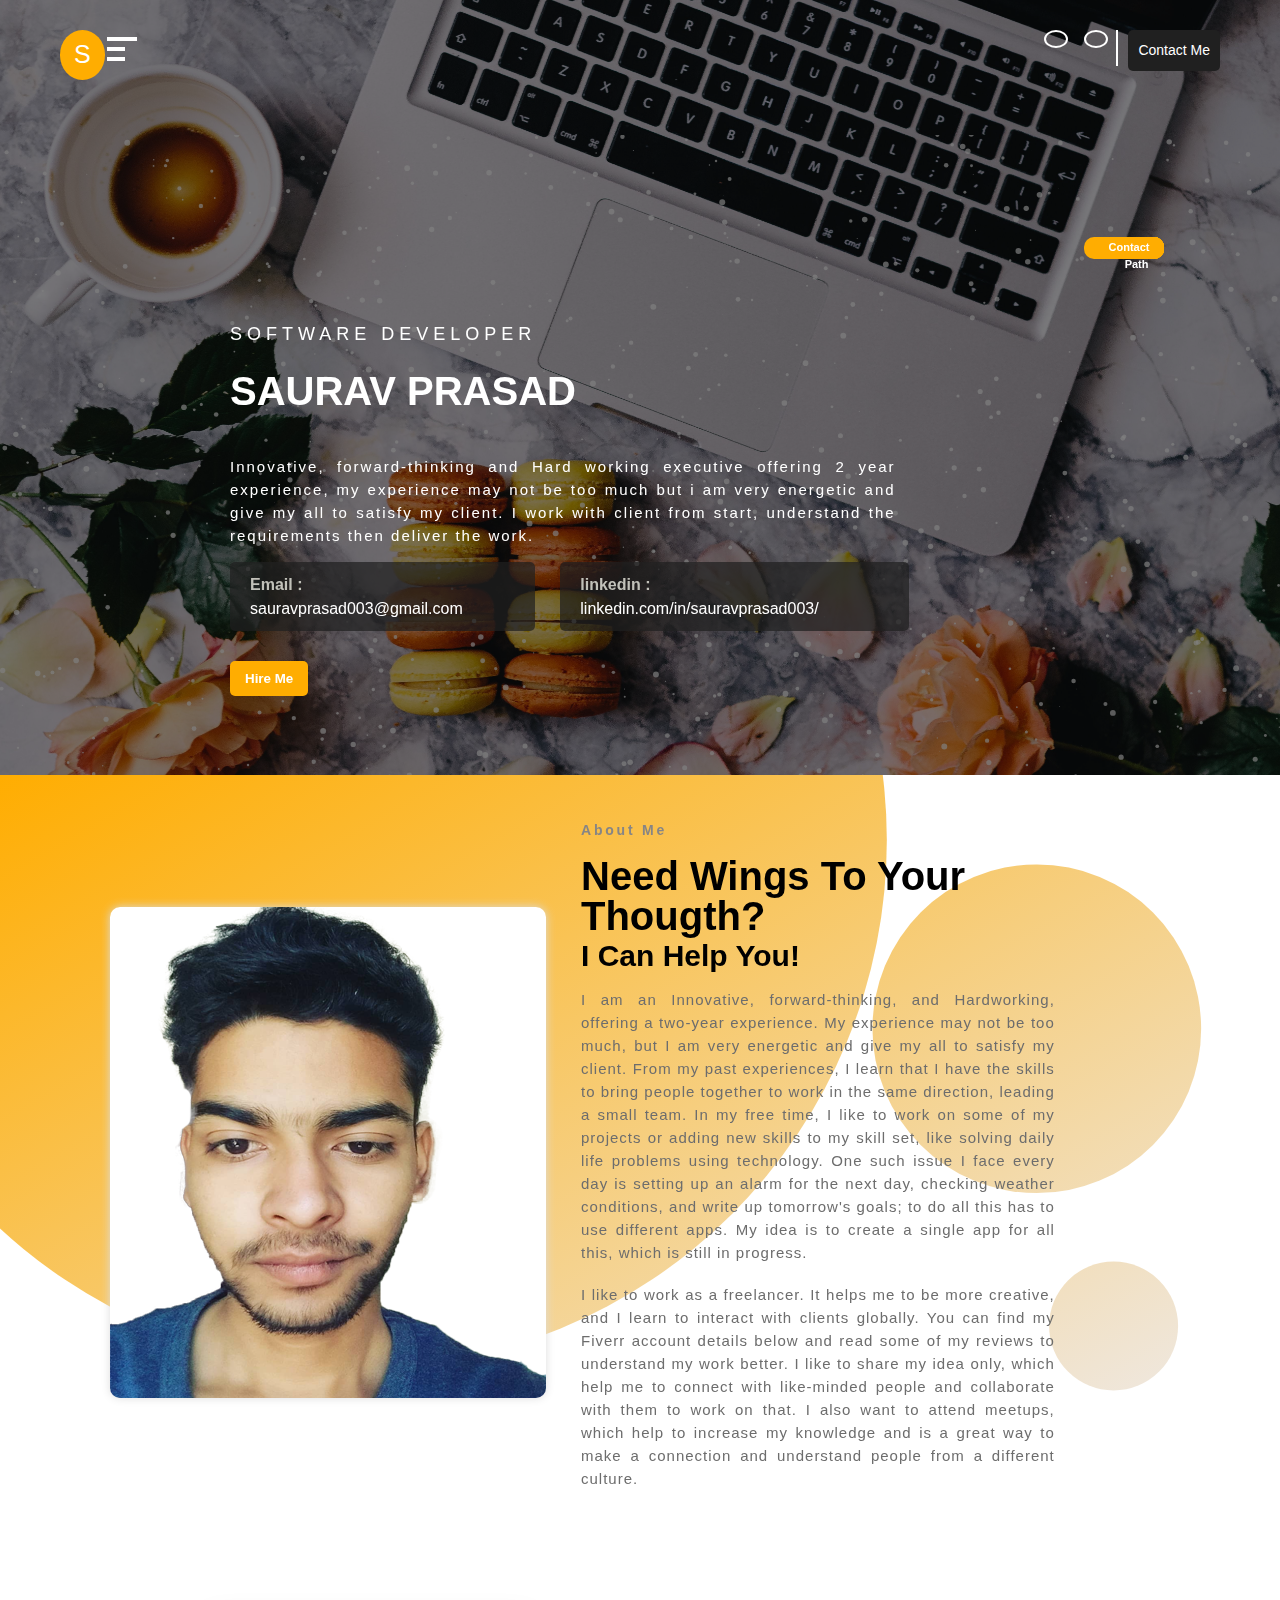
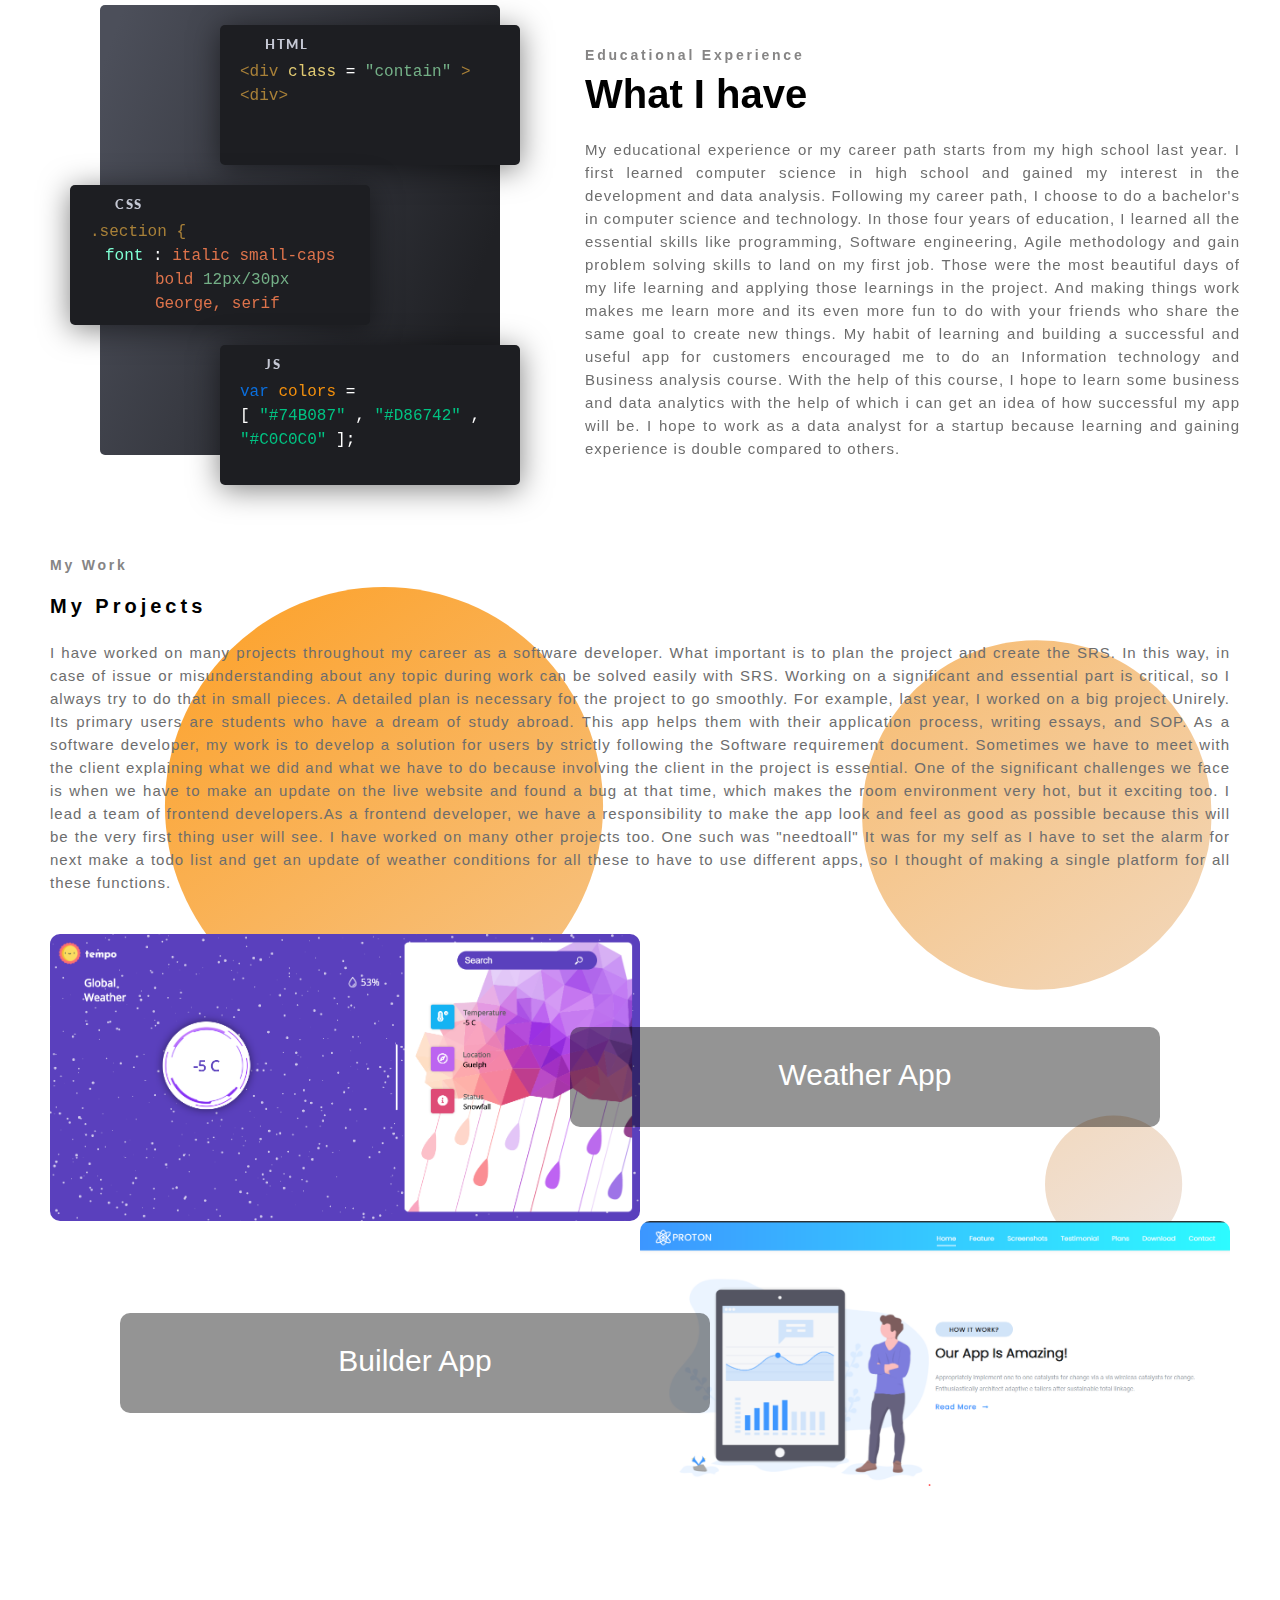
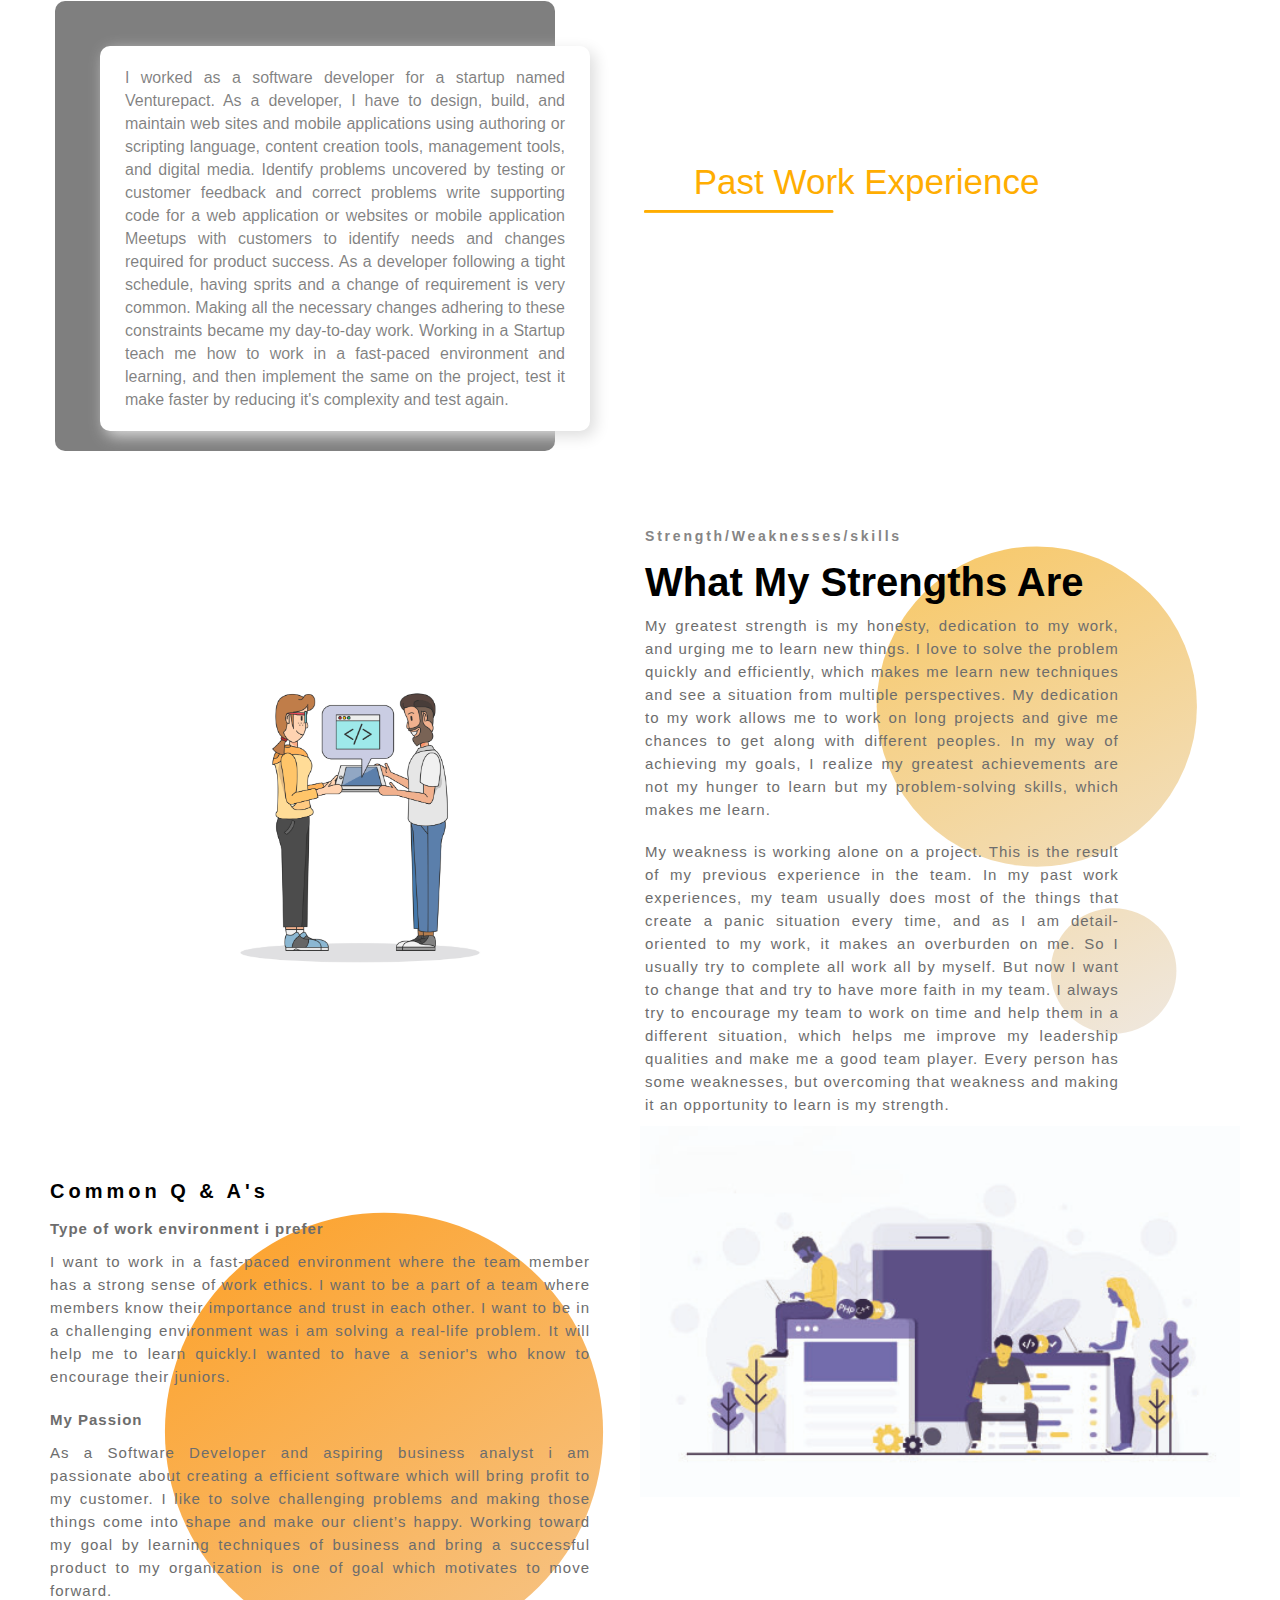
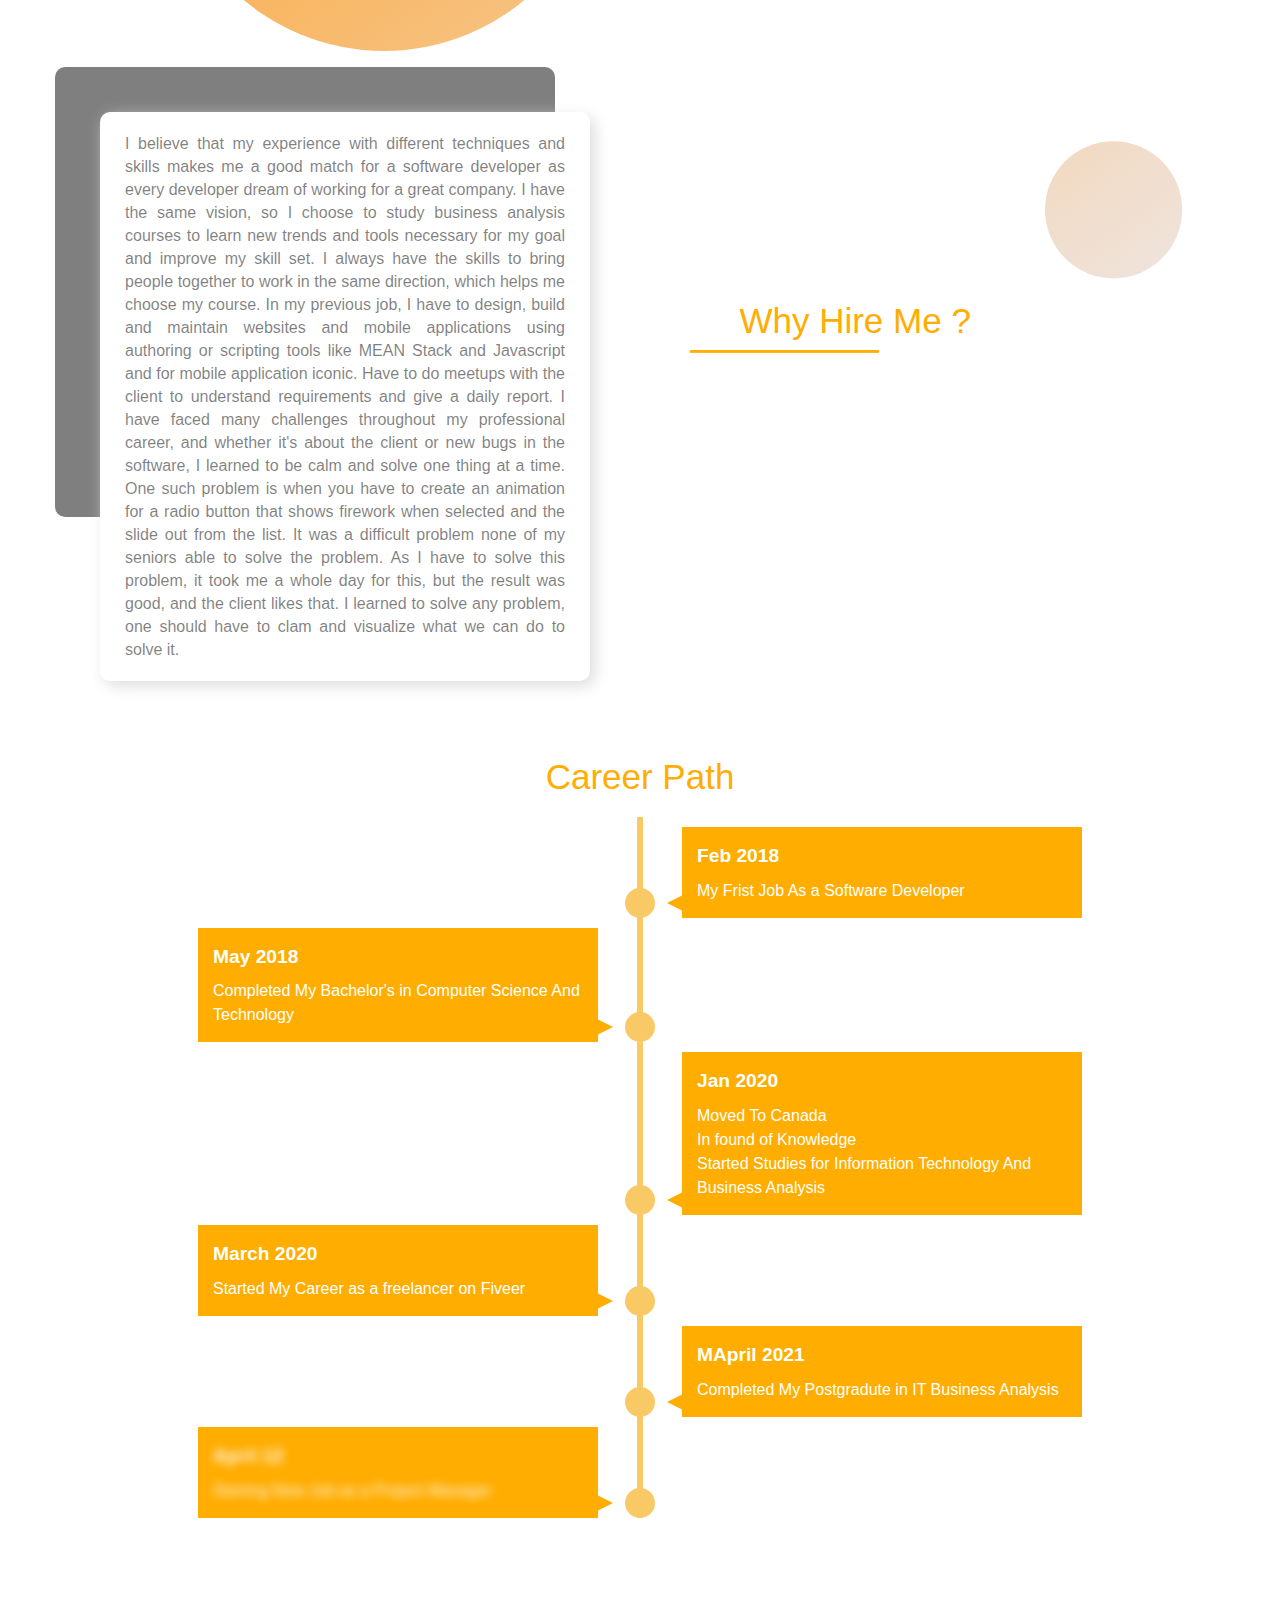
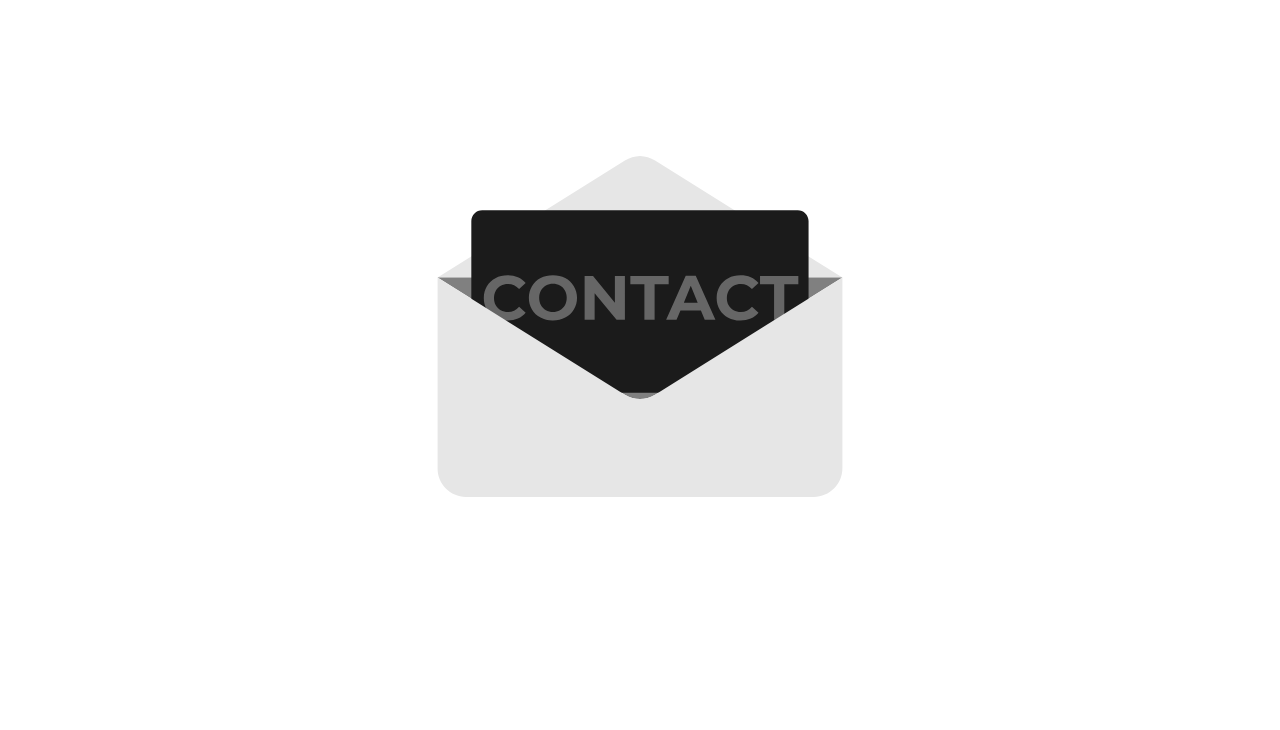
==== index.html @ ac2b31e0 "Merge pull request #1 from sauravprasa/develop" ====
<!DOCTYPE html>
 <html lang="en">
 <head>
     <meta charset="UTF-8">
     <meta name="viewport" content="width=device-width, initial-scale=1.0">
     <meta http-equiv="X-UA-Compatible" content="ie=edge">
     <title>index</title>
     <link rel="stylesheet" href="style.css">
     <link rel="stylesheet" href="https://use.fontawesome.com/releases/v5.2.0/css/all.css" integrity="sha384-hWVjflwFxL6sNzntih27bfxkr27PmbbK/iSvJ+a4+0owXq79v+lsFkW54bOGbiDQ" crossorigin="anonymous">
     <link href="https://fonts.googleapis.com/icon?family=Material+Icons" rel="stylesheet">
     <link href="https://fonts.googleapis.com/css2?family=Lato&display=swap" rel="stylesheet">
    <link rel="stylesheet" href="https://cdnjs.cloudflare.com/ajax/libs/gsap/3.5.1/gsap.min.js">
     
 </script>
 </head>    
 <body>
    <header id="home">
        <div class="learn"></div>
        <div class="wrapper">
        <div class="row">
                 <div class="logo">
                     <a href="javascript:void(0)">
                        <span class="logo-span">
                            S
                        </span>
                        <span class="logs"></span>
                        <span class="logo-lin1"></span>
                        <span class="logo-line2"></span>
                        <span class="logo-lin3"></span>
                    <!-- //dl,f,fdd -->
                     </a>
                 </div>
                 <div class="left-icons">
                    <!-- <div class="search-icon">
                        <i class="fas fa-search"></i>
                    </div> -->
                    <div class="search-icon">
                        <a href="https://www.linkedin.com/in/sauravprasad003/"target="_blank"><i class="fab fa-linkedin-in"></i></a> 
                    </div>
                    <div class="search-icon">
                        <a href="https://www.fiverr.com/share/XXQ5zP" target="_blank"><i class="fab fa-fonticons-fi"></i></a>
                        
                    </div>
                    <div class="seprater"></div>
                    <div class="button-contact">
                        <a href="https://mail.google.com/mail/u/0/#inbox?compose=CllgCJvkXwJSsglmnZXQsVKFxSnBNnhzHKVqbbztRnVKLwSSWRdSxQpNfdjbLTCSNZZzHSZHxdq" target="_blank" style="text-decoration: none;color: #fff;"> Contact Me</a>
                       </div>
                    <!-- <div class="cart-icon search-icon">
                        <i class="fas fa-shopping-cart"></i>
                        <div class="count">
                            <i class="fas fa-circle"><p>0</p></i>
                        </div>
                    </div> -->
                 </div>
        </div>
        <div class="row1">
            <div class="container1">
            <div class="text1" >
                <p>Software Developer</p>
            </div>
            <div class="text2">
                <h1>Saurav Prasad</h1>
            </div>
            <div class="text3">
                <p>Innovative, forward-thinking and Hard working executive offering 2 year experience, my experience may not be too much but i am
                    very energetic and give my all to satisfy my client. I work with client from start, understand the requirements then deliver the work.
                </p>
            </div>
            <div class="address">
                <span class="email">
                    <span class="e-m">Email :</span>
                    <a href="https://mail.google.com/mail/u/0/#inbox?compose=CllgCJvkXwJSsglmnZXQsVKFxSnBNnhzHKVqbbztRnVKLwSSWRdSxQpNfdjbLTCSNZZzHSZHxdq" target="_blank" class="addr">sauravprasad003@gmail.com</a>
                </span>
                <span class="linkdn">
                    <span class="e-m">linkedin :</span>
                    <a href="https://www.linkedin.com/in/sauravprasad003/" target="_blank" class="addr">linkedin.com/in/sauravprasad003/</a>
                </span>
            </div>
            <div class="btn-learn">
                <a href="https://mail.google.com/mail/u/0/#inbox?compose=CllgCJvkXwJSsglmnZXQsVKFxSnBNnhzHKVqbbztRnVKLwSSWRdSxQpNfdjbLTCSNZZzHSZHxdq" target="_blank">
                    <button type="submit">
                        Hire Me
                    </button>
                </a>
               
            </div>
        </div>
        </div>
        </div>
    </header>
    <nav>
        <div class="contain">
            <ul>
                <li>
            <a class="nav-1" href="#home">
                <div class="circles">
                    <div class="cir-11">
                        <div class="circle-1">
                            <i class="fas fa-circle"></i>
                        </div>
                        <div class="circle-hole">
                            <i class="far fa-circle"></i>
                        </div>
                    </div>
                    <div class="circle-hover">
                        <i class="fas fa-dot-circle"></i>
                    </div>
                </div>
                <div class="link-name">
                    <p>Home</p>
                </div>
            </a>
            </li>
            <li>
            <a class="nav-1" href="#mission">
                <div class="circles">
                    <div class="cir-11">
                        <div class="circle-1">
                            <i class="fas fa-circle"></i>
                        </div>
                        <div class="circle-hole">
                            <i class="far fa-circle"></i>
                        </div>
                    </div>
                    <div class="circle-hover">
                        <i class="fas fa-dot-circle"></i>
                    </div>
                </div>
                <div class="link-name">
                    <p>About</p>
                </div>
            </a>
            </li>
            <li>
                <a class="nav-1" href="#edu">
                    <div class="circles">
                        <div class="cir-11">
                            <div class="circle-1">
                                <i class="fas fa-circle"></i>
                            </div>
                            <div class="circle-hole">
                                <i class="far fa-circle"></i>
                            </div>
                        </div>
                        <div class="circle-hover">
                            <i class="fas fa-dot-circle"></i>
                        </div>
                    </div>
                    <div class="link-name">
                        <p>Education</p>
                    </div>
                </a>
                </li>
                <li>
                    <a class="nav-1" href="#pro">
                        <div class="circles">
                            <div class="cir-11">
                                <div class="circle-1">
                                    <i class="fas fa-circle"></i>
                                </div>
                                <div class="circle-hole">
                                    <i class="far fa-circle"></i>
                                </div>
                            </div>
                            <div class="circle-hover">
                                <i class="fas fa-dot-circle"></i>
                            </div>
                        </div>
                        <div class="link-name" style="width:80px">
                            <p>Projects</p>
                        </div>
                    </a>
                    </li>
                    <li>
                        <a class="nav-1" href="#work">
                            <div class="circles">
                                <div class="cir-11">
                                    <div class="circle-1">
                                        <i class="fas fa-circle"></i>
                                    </div>
                                    <div class="circle-hole">
                                        <i class="far fa-circle"></i>
                                    </div>
                                </div>
                                <div class="circle-hover">
                                    <i class="fas fa-dot-circle"></i>
                                </div>
                            </div>
                            <div class="link-name"style="width:70px">
                                <p>Work</p>
                            </div>
                        </a>
                        </li>
                        <li>
                            <a class="nav-1" href="#str">
                                <div class="circles">
                                    <div class="cir-11">
                                        <div class="circle-1">
                                            <i class="fas fa-circle"></i>
                                        </div>
                                        <div class="circle-hole">
                                            <i class="far fa-circle"></i>
                                        </div>
                                    </div>
                                    <div class="circle-hover">
                                        <i class="fas fa-dot-circle"></i>
                                    </div>
                                </div>
                                <div class="link-name"style="width:70px">
                                    <p>Strengths</p>
                                </div>
                            </a>
                            </li>
                            <li>
                                <a class="nav-1" href="#QA">
                                    <div class="circles">
                                        <div class="cir-11">
                                            <div class="circle-1">
                                                <i class="fas fa-circle"></i>
                                            </div>
                                            <div class="circle-hole">
                                                <i class="far fa-circle"></i>
                                            </div>
                                        </div>
                                        <div class="circle-hover">
                                            <i class="fas fa-dot-circle"></i>
                                        </div>
                                    </div>
                                    <div class="link-name"style="width:70px">
                                        <p>Q & A</p>
                                    </div>
                                </a>
                                </li>
                                <li>
                                    <a class="nav-1" href="#hire">
                                        <div class="circles">
                                            <div class="cir-11">
                                                <div class="circle-1">
                                                    <i class="fas fa-circle"></i>
                                                </div>
                                                <div class="circle-hole">
                                                    <i class="far fa-circle"></i>
                                                </div>
                                            </div>
                                            <div class="circle-hover">
                                                <i class="fas fa-dot-circle"></i>
                                            </div>
                                        </div>
                                        <div class="link-name"style="width:70px">
                                            <p>Hire Me</p>
                                        </div>
                                    </a>
                                    </li>
                    <li>
                        <a class="nav-1" href="#pathC">
                            <div class="circles">
                                <div class="cir-11">
                                    <div class="circle-1">
                                        <i class="fas fa-circle"></i>
                                    </div>
                                    <div class="circle-hole">
                                        <i class="far fa-circle"></i>
                                    </div>
                                </div>
                                <div class="circle-hover">
                                    <i class="fas fa-dot-circle"></i>
                                </div>
                            </div>
                            <div class="link-name">
                                <p>Career Path</p>
                            </div>
                        </a>
                        </li>
                    <li>
                        <a class="nav-1" href="#contact">
                            <div class="circles">
                                <div class="cir-11">
                                    <div class="circle-1">
                                        <i class="fas fa-circle"></i>
                                    </div>
                                    <div class="circle-hole">
                                        <i class="far fa-circle"></i>
                                    </div>
                                </div>
                                <div class="circle-hover">
                                    <i class="fas fa-dot-circle"></i>
                                </div>
                            </div>
                            <div class="link-name" style="width:70px">
                                <p>Contact</p>
                            </div>
                        </a>
                    </li>
            </ul>
        </div>
    </nav>
    <section class="mission" id="mission">
        <div class="bg"></div>
        <div class="bg1"></div>
        <div class="bg2"></div>
        <div class="row">
            <div class="image-section">
                <img src="img/img1.png" alt="">
            </div>
            <div class="about-section">
                <div class="text1">
                    <p>About Me</p>
                </div>
                <div class="text2">
                    <h1>Need Wings To Your Thougth?</h1>
                    <h2>I Can Help You!</h2>
                </div>
                <div class="text3">
                    <p>I am an Innovative, forward-thinking, and Hardworking, offering a two-year experience. 
                        My experience may not be too much, but I am very energetic and give my all to satisfy my client. 
                        From my past experiences, I learn that I have the skills to bring people together to work in the 
                        same direction, leading a small team. In my free time, 
                        I like to work on some of my projects or adding new skills to my skill set, 
                        like solving daily life problems using technology. One such issue I face every 
                        day is setting up an alarm for the next day, checking weather conditions, 
                        and write up tomorrow's goals; to do all this has to use different apps. 
                        My idea is to create a single app for all this, which is still in progress. 
                    </p>
                    <p>I like to work as a freelancer. It helps me to be more creative, and I learn to interact with clients globally. 
                        You can find my Fiverr account details below and read some of my reviews to understand my work better. 
                        I like to share my idea only, which help me to connect with like-minded people and collaborate with 
                        them to work on that. 
                        I also want to attend meetups, which help to increase my knowledge and is a great way 
                        to make a connection and understand people from a different culture. 
                    </p>
                </div>
                <!-- <div class="btn-mission" style="padding:30px 0;">
                    <a href="javascript:void(0)">
                        <button type="submit" class="view">
                            VIEW MORE
                        </button>
                    </a>
                   
            </div> -->
        </div>
    </section>
    <section class="services" id="edu">
        <div class="row">
            <span class="codebox">
                <span class="conatin box">
                    <span class="html-box">
                        <span class="head">
                            <span class="setting-icon">
                                <i class="fas fa-cog"></i>
                            </span>
                            <span class="html">HTML</span>
                            <span class="down-arrow">
                                <i class="fas fa-chevron-down"></i>
                            </span>
                        </span>
                        <code class="body">
                            <span class="div">&lt;div</span>
                            <span class="cla">class</span>
                            <span class="equal">=</span>
                            <span class="cla-name">"contain"</span>
                            <span class="div">&gt;</span>
                            <span class="div">&lt;div&gt;</span>
                        </code>
                    </span>
                    <span class="html-box css-box">
                        <span class="head">
                            <span class="setting-icon">
                                <i class="fas fa-cog"></i>
                            </span>
                            <span class="html">CSS</span>
                            <span class="down-arrow">
                                <i class="fas fa-chevron-down"></i>
                            </span>
                        </span>
                        <code class="body">
                            <span class="css-div">.section {</span>
                            <p class="css-cla">
                                <span>font</span>
                                <span>:</span>
                                <span>italic small-caps</span>
                            </p>
                            <!-- <span class="equal">:</span> -->
                            <p class="cla-name"> 
                                <span>bold</span>
                                <span class="f-size">12px/30px</span>
                                <span>George, serif</span>
                                </p>
                        </code>
                    </span>
                    <span class="html-box script-box">
                        <span class="head">
                            <span class="setting-icon">
                                <i class="fas fa-cog"></i>
                            </span>
                            <span class="html">JS</span>
                            <span class="down-arrow">
                                <i class="fas fa-chevron-down"></i>
                            </span>
                        </span>
                        <code class="body">
                            <p class="scr-var">
                                <span>var</span>
                                <span>colors</span>
                                <span>=</span>
                            </p>
                            <p class="hex-code">
                                <span>[</span>
                                <span>"#74B087"</span>
                                <span>,</span>
                                <span>"#D86742"</span>
                                <span>,</span>
                                <span>"#C0C0C0"</span>
                                <span>];</span>
                            </p>
                           
                        </code>
                    </span>
                </span>
            </span>
            <div class="container1">
                <div class="row2">
                    <!-- <div class="diamond">
                        <i class="far fa-gem"></i>
                    </div> -->
                    <div class="about-section">
                        <div class="text1">
                            <p>Educational Experience</p>
                        </div>
                        <div class="text2">
                            <h1>What I have</h1>
                        </div>
                        <div class="text3">
                            <p>My educational experience or my career path starts from my high school last year. 
                                I first learned computer science in high school and gained my interest in the 
                                development and data analysis. Following my career path, I choose to do a bachelor's 
                                in computer science and technology. In those four years of education, I learned all the 
                                essential skills like programming, Software engineering, Agile methodology and gain problem 
                                solving skills to land on my first job. Those were the most beautiful days of my life learning 
                                and applying those learnings in the project. And making things work makes me learn more and its 
                                even more fun to do with your friends who share the same goal to create new things. My habit of 
                                learning and building a successful and useful app for customers encouraged me to do an Information 
                                technology and Business analysis course. With the help of this course, I hope to learn some business 
                                and data analytics with the help of which i can get an idea of how successful my app will be.
                                 I hope to work as a data analyst for a startup because learning and gaining experience is double 
                                 compared to others.
                            </p>
                        </div>
                    </div>
                </div>
            </div>
        </div>
        
        
    </section>
    <section class="work" id="pro">
        <div class="bg"></div>
        <div class="bg1"></div>
        <div class="bg2"></div>
        <div class="work-row">
            <div class="row">
                <div class="xy1">My Work</div>
                <div class="title">My Projects</div>
                <div class="text3">
                    <p>
                        I have worked on many projects throughout my career as a software developer. 
                        What important is to plan the project and create the SRS. In this way, 
                        in case of issue or misunderstanding about any topic during work can be 
                        solved easily with SRS. Working on a significant and essential part is critical, 
                        so I always try to do that in small pieces. A detailed plan is necessary for the
                         project to go smoothly. For example, last year, I worked on a big project Unirely. 
                         Its primary users are students who have a dream of study abroad. This app helps them 
                         with their application process, writing essays, and SOP. As a software developer,
                          my work is to develop a solution for users by strictly following the Software requirement 
                          document. Sometimes we have to meet with the client explaining what we did and what we have 
                          to do because involving the client in the project is essential. One of the significant 
                          challenges we face is when we have to make an update on the live website and found
                           a bug at that time, which makes the room environment very hot, but it exciting too.
                            I lead a team of frontend developers.As a frontend developer, we have a 
                            responsibility to make the app look and feel as good as possible because 
                            this will be the very first thing user will see. I have worked on many other 
                            projects too. One such was "needtoall" It was for my self as I have to set the 
                            alarm for next make a todo list and get an update of weather conditions for all 
                            these to have to use different apps, so I thought of making a single platform for 
                            all these functions.
                    </p>
                    
                </div>
            </div>
            <div class="row1">
                <span class="box1">
                    <a href="https://github.com/sauravprasa/weather" target="_blank">
                        <img src="img/img4.PNG" alt="weather_design">
                    </a>
                    <span class="img-body-text">
                        <p class="text-pro">
                            Weather App
                        </p>
                    </span>
                </span>
                <span class="box1">
                    <span class="img-body-text img-text-right">
                        <p class="text-pro">
                            Builder App
                        </p>
                    </span>
                    <a href="https://github.com/krishnasai511/BuilderApp"  target="_blank" class="right">
                        <img src="img/img6.PNG" alt="AppBuilder">
                    </a>
                    
                </span>
            </div>
        </div>
        
    </section>
    <section class="hire" id="work">
        <div class="row">
            <div class="content-box">
                <span>I worked as a software developer for a startup named Venturepact. As a developer, I have to design, build, and maintain web sites and mobile applications using authoring or scripting language, content creation tools, management tools, and digital media.
                    Identify problems uncovered by testing or customer feedback and correct problems
                    write supporting code for a web application or websites or mobile application
                    Meetups with customers to identify needs and changes required for product success.
                    As a developer following a tight schedule, having sprits and a change of requirement is very common. Making all the necessary changes adhering to these constraints became my day-to-day work.
                    Working in a Startup teach me how to work in a fast-paced environment and learning, and then implement the same on the project, test it make faster by reducing it's complexity and test again.                    
                </span>
            </div>
            <div class="main-head">
                <p>Past Work Experience</p>
            </div>
        </div>
    </section>
    <section class="mission skills-strength" id="str">
        <!-- <div class="bg"></div> -->
        <div class="bg1"></div>
        <div class="bg2"></div>
        <div class="row">
            <div class="image-section1">
                <img src="img/img2.jpg" alt="">
            </div>
            <div class="about-section">
                <div class="text1">
                    <p>Strength/Weaknesses/skills</p>
                </div>
                <div class="text2">
                    <h1>What My Strengths Are</h1>
                    <!-- <h2>What My Skills Included</h2> -->
                </div>
                <div class="text3">
                    <p>My greatest strength is my honesty, dedication to my work, and urging me to learn new things.
                        I love to solve the problem quickly and efficiently, which makes me learn new techniques and see a situation from multiple perspectives. My dedication to my work allows me to work on long projects and give me chances to get along with different peoples.
                        In my way of achieving my goals, I realize my greatest achievements are not my hunger to learn but my problem-solving skills, which makes me learn.                         
                    </p>
                    <p>My weakness is working alone on a project. This is the result of my previous experience in the team. 
                        In my past work experiences, my team usually does most of the things that create a panic situation
                         every time, and as I am detail-oriented to my work, it makes an overburden on me. So I usually try
                          to complete all work all by myself. But now I want to change that and try to have more faith in my team. 
                          I always try to encourage my team to work on time and help them in a different situation, 
                          which helps me improve my leadership qualities and make me a good team player. 
                          Every person has some weaknesses, but overcoming that weakness and making 
                          it an opportunity to learn is my strength. 
                    </p>
                </div>
        </div>
    </section>
    <section class="work que" id="QA">
        <div class="bg"></div>
        <!-- <div class="bg1"></div> -->
        <div class="bg2"></div>
        <div class="row">
            <span class="heading">Common Q & A's</span>
            <span class="Q1">
                <p>
                    Type of work environment i prefer
                </p>
                <p>I want to work in a fast-paced environment where the team member has a strong sense of work ethics. 
                    I want to be a part of a team where members know their importance and trust in each other. 
                    I want to be in a challenging environment was i am solving a real-life problem. 
                    It will help me to learn quickly.I wanted to have a senior's who know to encourage their juniors.</p>
            </span>
            <span class="Q1 Q2">
                <p>
                    My Passion
                </p>
                <p>As a Software Developer and aspiring business analyst 
                    i am passionate about creating a efficient software which will bring profit to my customer.
                    I like to solve challenging problems and making those things come into shape and make our client’s happy.
                    Working toward my goal by learning techniques of business and bring a 
                    successful product to my organization is one of goal which motivates to move forward.</p>
            </span>
        </div>
        <div class="image-section3">
            <img src="img/img8.jpg" alt="">
        </div>
    </section>
    <section class="hire" id="hire" data-animate-scroll='{"x": "-200","y": "0", "alpha": "0", "duration": ".5"}'>
        <div class="row">
            <div class="content-box aniview slow animated slideInRight" data-av-animation="fadeIn"> 
                <span>I believe that my experience with different techniques and skills makes me a 
                    good match for a software developer as every developer dream of working for a 
                    great company. I have the same vision, so I choose to study business analysis courses
                     to learn new trends and tools necessary for my goal and improve my skill set. 
                     I always have the skills to bring people together to work in the same direction,
                      which helps me choose my course. In my previous job, I have to design, build and 
                      maintain websites and mobile applications using authoring or scripting tools like
                       MEAN Stack and Javascript and for mobile application iconic. Have to do meetups with the client to understand requirements and give a daily report. I have faced many challenges throughout my professional career, and whether it's about the client or new bugs in the software, I learned to be calm and solve one thing at a time. One such problem is when you have to create an animation for a radio button that shows firework when selected and the slide out from the list. It was a difficult problem none of my seniors able to solve the problem. As I have to solve this problem, it took me a whole day for this, but the result was good, and the client likes that. I learned to solve any problem, one should have to clam and visualize what we can do to solve it.
                </span>
            </div>
            <div class="main-head">
                <p>Why Hire Me ?</p>
            </div>
        </div>
    </section>
    <section class="path" id="pathC">
        <div class="row">
            <span class="head-path">
                Career Path
            </span>
<section class="timeline">
    <ul>
      <li>
        <div class="reveal">
          <p><phase>Feb 2018</phase> 
            My Frist Job As a Software Developer</br>
          </p>
        </div>
      </li>
      <li>
        <div class="reveal">
          <p>
          <phase>May 2018</phase> 
          Completed My Bachelor's in Computer Science And Technology
          </p>
        </div>
      </li>
      <li>
        <div class="reveal">
          <p>
          <phase>Jan 2020</phase> 
            Moved To Canada</br>
            In found of Knowledge</br>
            Started Studies for Information Technology And Business Analysis
          </p>
        </div>
      </li>
      <li>
        <div class="reveal">
          <p>
          <phase>March 2020</phase>
            Started My Career as a freelancer on Fiveer
          </p>
        </div>
      </li>
      <li>
        <div class="reveal">
          <p>
          <phase>MApril 2021</phase>
            Completed My Postgradute in IT Business Analysis
          </p>
        </div>
      </li>
      <li>
        <div class="reveal">
          <p class="blurry-text">
          <phase>April 12</phase> 
          Starting New Job as a Project Manager
          </p>      
        </div>
      </li>
    </ul>
  </section>
  <section class="contact" id="contact">
    <div id="CONTACT">
        <?xml version="1.0" encoding="utf-8"?>
<!-- Generator: Adobe Illustrator 23.0.1, SVG Export Plug-In . SVG Version: 6.00 Build 0)  -->
<svg version="1.1" id="Mail" xmlns="http://www.w3.org/2000/svg" xmlns:xlink="http://www.w3.org/1999/xlink" x="0px" y="0px"
 viewBox="0 0 1366 768" style="enable-background:new 0 0 1366 768;" xml:space="preserve">
<style type="text/css">
.stmail0{fill:#E6E6E6;}
.stmail1{fill:#808080;}
.stmail2{fill:#FAF0CA;}
.stmail3{enable-background:new    ;}
.stmail4{fill:#666666;}
.stmail5{fill:#B3B3B3;}
.stmail6{opacity:0.96;fill:#B3B3B3;enable-background:new    ;}
</style>
<g id="MailBody">
<path id="Flap" class="stmail0" d="M666.9,167.1L467,292h432L698.9,167c-9.7-6.1-22.1-6.1-31.9,0L467,292h432L699.1,167.1
    C689.3,160.9,676.7,160.9,666.9,167.1z"/>
<path id="Inside" class="stmail1" d="M666.9,416.9L467,292h432L698.9,417c-9.7,6.1-22.1,6.1-31.9,0L467,292h432L699.1,416.9
    C689.3,423.1,676.7,423.1,666.9,416.9z"/>
<g id="NoteB">
    <path id="NoteBaseForward_1_" class="stmail2" d="M851.4,415H514.6c-6.4,0-11.6-5.2-11.6-11.6V231.6c0-6.4,5.2-11.6,11.6-11.6h336.7
        c6.4,0,11.6,5.2,11.6,11.6v171.7C863,409.8,857.8,415,851.4,415z"/>
    <g id="CONTACTletters" class="stmail3">
        <path class="stmail4" d="M528.7,334.8c-3.9-2.1-6.9-5-9.1-8.6c-2.2-3.7-3.3-7.8-3.3-12.5c0-4.6,1.1-8.8,3.3-12.5s5.2-6.6,9.1-8.6
            c3.9-2.1,8.2-3.1,13-3.1c4.1,0,7.7,0.7,11,2.1s6,3.5,8.3,6.2l-7,6.4c-3.2-3.7-7.1-5.5-11.8-5.5c-2.9,0-5.5,0.6-7.8,1.9
            s-4.1,3-5.3,5.3c-1.3,2.3-1.9,4.9-1.9,7.8s0.6,5.5,1.9,7.8c1.3,2.3,3,4.1,5.3,5.3c2.3,1.3,4.9,1.9,7.8,1.9
            c4.7,0,8.6-1.9,11.8-5.6l7,6.4c-2.2,2.7-5,4.8-8.3,6.2c-3.3,1.4-7,2.1-11.1,2.1C536.9,337.9,532.6,336.8,528.7,334.8z"/>
        <path class="stmail4" d="M576.9,334.7c-3.9-2.1-7-5-9.2-8.7s-3.3-7.8-3.3-12.4s1.1-8.7,3.3-12.4c2.2-3.7,5.3-6.6,9.2-8.7
            s8.3-3.1,13.2-3.1s9.2,1,13.1,3.1c3.9,2.1,6.9,5,9.2,8.7c2.2,3.7,3.4,7.8,3.4,12.4s-1.1,8.7-3.4,12.4c-2.2,3.7-5.3,6.6-9.2,8.7
            s-8.3,3.1-13.1,3.1C585.2,337.9,580.8,336.8,576.9,334.7z M597.6,326.7c2.2-1.3,4-3,5.3-5.3s1.9-4.9,1.9-7.8s-0.6-5.5-1.9-7.8
            c-1.3-2.3-3-4.1-5.3-5.3c-2.2-1.3-4.7-1.9-7.5-1.9s-5.3,0.6-7.5,1.9s-4,3-5.3,5.3s-1.9,4.9-1.9,7.8s0.6,5.5,1.9,7.8
            c1.3,2.3,3,4.1,5.3,5.3c2.2,1.3,4.7,1.9,7.5,1.9C592.8,328.6,595.3,328,597.6,326.7z"/>
        <path class="stmail4" d="M666.9,290.2v46.9H658l-23.4-28.5v28.5h-10.7v-46.9h9l23.3,28.5v-28.5H666.9z"/>
        <path class="stmail4" d="M687.7,299h-15v-8.8h40.9v8.8h-15v38.1h-10.9V299z"/>
        <path class="stmail4" d="M748,327h-21.8l-4.2,10h-11.1l20.9-46.9h10.7l21,46.9h-11.4L748,327z M744.6,318.8l-7.4-18l-7.4,18H744.6z"
            />
        <path class="stmail4" d="M777.2,334.8c-3.9-2.1-6.9-5-9.1-8.6c-2.2-3.7-3.3-7.8-3.3-12.5c0-4.6,1.1-8.8,3.3-12.5s5.2-6.6,9.1-8.6
            c3.9-2.1,8.2-3.1,13-3.1c4.1,0,7.7,0.7,11,2.1s6,3.5,8.3,6.2l-7,6.4c-3.2-3.7-7.1-5.5-11.8-5.5c-2.9,0-5.5,0.6-7.8,1.9
            s-4.1,3-5.3,5.3c-1.3,2.3-1.9,4.9-1.9,7.8s0.6,5.5,1.9,7.8c1.3,2.3,3,4.1,5.3,5.3c2.3,1.3,4.9,1.9,7.8,1.9
            c4.7,0,8.6-1.9,11.8-5.6l7,6.4c-2.2,2.7-5,4.8-8.3,6.2s-7,2.1-11.1,2.1C785.4,337.9,781.1,336.8,777.2,334.8z"/>
        <path class="stmail4" d="M826.1,299h-15v-8.8H852v8.8h-15v38.1h-10.9V299z"/>
    </g>
</g>
<path id="Base" class="stmail0" d="M699.1,416.9L699.1,416.9l-0.2,0.1c-9.7,6.1-22.1,6.1-31.9,0l-0.2-0.1l0,0L467,292v203.8
    c0,16.7,13.5,30.2,30.2,30.2h371.3c16.8,0,30.5-13.6,30.5-30.5V292L699.1,416.9z"/>
<g id="NoteF">
    <path id="NoteBaseBackward" class="stmail2" d="M851.4,415H514.6c-6.4,0-11.6-5.2-11.6-11.6V231.6c0-6.4,5.2-11.6,11.6-11.6h336.7
        c6.4,0,11.6,5.2,11.6,11.6v171.7C863,409.8,857.8,415,851.4,415z"/>
    <!-- <g id="ContactInfo">
        <g id="SocialGroup">
            <g id="SocialMedia">
                <g>
                    <circle id="twitter" class="stmail2" cx="740.2" cy="365.9" r="17.5"/>
                    <path  class="stmail5" d="M740.2,348.4c-9.7,0-17.5,7.8-17.5,17.5s7.8,17.5,17.5,17.5s17.5-7.8,17.5-17.5S749.9,348.4,740.2,348.4z
                         M748.9,363.1c0,0.1,0,0.3,0,0.5c0,5.6-4.2,11.9-11.9,11.9c-2.4,0-4.6-0.7-6.4-1.8c0.3,0.1,0.6,0.1,1,0.1
                        c1.9,0,3.8-0.7,5.2-1.8c-1.8,0-3.4-1.2-3.9-2.9c0.3,0.1,0.5,0.1,0.8,0.1c0.4,0,0.7-0.1,1.1-0.2c-1.9-0.4-3.3-2.1-3.3-4.1
                        c0-0.1,0-0.1,0-0.1c0.5,0.3,1.1,0.5,1.8,0.5c-1.1-0.7-1.8-2-1.8-3.4c0-0.8,0.1-1.5,0.5-2.1c2.1,2.6,5.2,4.2,8.6,4.4
                        c-0.1-0.4-0.1-0.6-0.1-1c0-2.3,1.8-4.1,4.1-4.1c1.3,0,2.3,0.5,3.1,1.3c0.9-0.3,1.8-0.7,2.6-1.1c-0.3,1-0.9,1.8-1.8,2.3
                        c0.8-0.1,1.6-0.2,2.4-0.6C750.4,361.9,749.7,362.6,748.9,363.1z"/>
                </g>
                <g>
                    <rect id="linkd" x="664.7" y="350.3" class="stmail2" width="31.1" height="31.1"/>
                    <path class="stmail5" d="M694.6,348.4H666c-1.7,0-3.2,1.4-3.2,3.2v28.6c0,1.7,1.4,3.2,3.2,3.2h28.6c1.7,0,3.2-1.4,3.2-3.2v-28.6
                        C697.7,349.8,696.3,348.4,694.6,348.4z M673.6,378.6c0,0.5-0.4,0.9-0.9,0.9h-3.9c-0.5,0-0.9-0.4-0.9-0.9v-16.4
                        c0-0.5,0.4-0.9,0.9-0.9h3.9c0.5,0,0.9,0.4,0.9,0.9V378.6z M670.7,359.7c-2.1,0-3.7-1.7-3.7-3.7c0-2.1,1.7-3.7,3.7-3.7
                        s3.7,1.7,3.7,3.7C674.4,358.1,672.8,359.7,670.7,359.7z M694,378.7c0,0.5-0.4,0.9-0.9,0.9h-4.2c-0.5,0-0.9-0.4-0.9-0.9V371
                        c0-1.1,0.3-5-3-5c-2.6,0-3.1,2.6-3.2,3.8v8.9c0,0.5-0.4,0.9-0.9,0.9h-4c-0.5,0-0.9-0.4-0.9-0.9v-16.5c0-0.5,0.4-0.9,0.9-0.9h4
                        c0.5,0,0.9,0.4,0.9,0.9v1.5c1-1.5,2.4-2.6,5.4-2.6c6.7,0,6.7,6.3,6.7,9.7L694,378.7L694,378.7z"/>
                </g>
                <g>
                    <path id="igram" class="stmail2" d="M629.3,382h-17.2c-4.7,0-8.6-3.8-8.6-8.6v-15.2c0-4.7,3.8-8.6,8.6-8.6h17.2c4.7,0,8.6,3.8,8.6,8.6v15.2
                        C637.9,378.2,634.1,382,629.3,382z"/>
                    <g>
                        <path class="stmail5" d="M627.3,348.4h-14.1c-5.7,0-10.4,4.7-10.4,10.4V373c0,5.7,4.7,10.4,10.4,10.4h14.1
                            c5.7,0,10.4-4.7,10.4-10.4v-14.1C637.7,353.1,633.1,348.4,627.3,348.4z M634.2,372.9c0,3.8-3.1,6.9-6.9,6.9h-14.1
                            c-3.8,0-6.9-3.1-6.9-6.9v-14.1c0-3.8,3.1-6.9,6.9-6.9h14.1c3.8,0,6.9,3.1,6.9,6.9V372.9L634.2,372.9z"/>
                        <path class="stmail5" d="M620.2,356.9c-5,0-9,4-9,9s4,9,9,9s9-4,9-9S625.2,356.9,620.2,356.9z M620.2,371.4c-3,0-5.5-2.5-5.5-5.5
                            s2.5-5.5,5.5-5.5s5.5,2.5,5.5,5.5S623.3,371.4,620.2,371.4z"/>
                        <circle class="stmail5" cx="629.3" cy="356.9" r="2.2"/>
                    </g>
                </g>
                <g>
                    <rect  id="fbook" x="784.6" y="350.3" class="stmail2" width="31.1" height="31.1"/>
                    <path class="stmail6" d="M813,348.4h-25.6c-2.6,0-4.7,2.1-4.7,4.7v25.6c0,2.6,2.1,4.7,4.7,4.7H800v-12.5h-3.2
                        c-0.4,0-0.7-0.4-0.7-0.7v-4c0-0.4,0.4-0.8,0.7-0.8h3.2v-3.9c0-4.5,2.8-7,6.8-7h3.3c0.4,0,0.7,0.4,0.7,0.7v3.4
                        c0,0.4-0.4,0.7-0.7,0.7h-2c-2.2,0-2.6,1.1-2.6,2.6v3.4h4.8c0.4,0,0.8,0.4,0.7,0.9l-0.5,4c0,0.4-0.4,0.7-0.7,0.7h-4.3v12.5h7.5
                        c2.6,0,4.7-2.1,4.7-4.7v-25.6C817.8,350.5,815.7,348.4,813,348.4z"/>
                </g>
                <g>
                    <path  id="github" class="stmail2" d="M576.8,360.3c-2.2-7.3-8.9-12.7-16.7-12.7c-9.7,0-17.5,8-17.5,17.9c0,2.1,0.4,4.1,1,6
                        c2.2,7.3,8.9,12.7,16.7,12.7c9.7,0,17.5-8,17.5-17.9C577.8,364.2,577.5,362.2,576.8,360.3z"/>
                    <path class="stmail5" d="M560.2,348.4c-9.7,0-17.5,8-17.5,17.9c0,7.9,5,14.6,11.9,17c0.9,0.2,1.2-0.4,1.2-0.9c0-0.4,0-1.6,0-3.1
                        c-4.9,1.1-5.9-2.4-5.9-2.4c-0.8-2.1-1.9-2.6-1.9-2.6c-1.6-1.1,0.1-1.1,0.1-1.1c1.7,0.1,2.7,1.9,2.7,1.9
                        c1.5,2.8,4.1,1.9,5.1,1.5c0.1-1.1,0.6-1.9,1.1-2.4c-3.9-0.5-8-2-8-8.8c0-2,0.7-3.5,1.8-4.8c-0.2-0.5-0.8-2.3,0.1-4.7
                        c0,0,1.4-0.5,4.8,1.8c1.4-0.4,2.9-0.6,4.4-0.6s3,0.2,4.4,0.6c3.3-2.3,4.8-1.8,4.8-1.8c0.9,2.4,0.3,4.3,0.2,4.7
                        c1.1,1.2,1.8,2.9,1.8,4.8c0,6.9-4.1,8.4-8,8.8c0.6,0.5,1.2,1.6,1.2,3.3c0,2.4,0,4.3,0,4.9c0,0.5,0.3,1,1.2,0.8
                        c7-2.3,12-9.1,12-17C577.6,356.4,569.8,348.4,560.2,348.4z"/>
                </g>
            </g>
            <g class="stmail3">
                <path class="stmail4" d="M542.6,333.7c-0.9-0.3-1.6-0.6-2.1-1l0.9-2.1c0.5,0.4,1.1,0.7,1.8,0.9c0.7,0.2,1.4,0.3,2.1,0.3
                    c0.8,0,1.4-0.1,1.7-0.3c0.4-0.2,0.6-0.5,0.6-0.9c0-0.3-0.1-0.5-0.3-0.7s-0.5-0.3-0.8-0.5s-0.8-0.2-1.4-0.4
                    c-0.9-0.2-1.6-0.4-2.2-0.6c-0.6-0.2-1.1-0.6-1.5-1c-0.4-0.5-0.6-1.1-0.6-1.9c0-0.7,0.2-1.3,0.6-1.9c0.4-0.6,0.9-1,1.7-1.3
                    s1.7-0.5,2.8-0.5c0.8,0,1.5,0.1,2.2,0.3c0.7,0.2,1.4,0.4,1.9,0.8l-0.8,2.1c-1.1-0.6-2.2-0.9-3.3-0.9c-0.8,0-1.3,0.1-1.7,0.4
                    c-0.4,0.2-0.6,0.6-0.6,1s0.2,0.7,0.6,0.9c0.4,0.2,1.1,0.4,1.9,0.6c0.9,0.2,1.6,0.4,2.2,0.6c0.6,0.2,1.1,0.6,1.5,1
                    s0.6,1.1,0.6,1.9c0,0.7-0.2,1.3-0.6,1.9c-0.4,0.6-0.9,1-1.7,1.3s-1.7,0.5-2.8,0.5C544.4,334.1,543.5,334,542.6,333.7z"/>
                <path class="stmail4" d="M553.8,333.4c-0.8-0.4-1.4-1-1.8-1.7c-0.4-0.7-0.6-1.5-0.6-2.4s0.2-1.7,0.6-2.4s1-1.3,1.8-1.7
                    c0.8-0.4,1.6-0.6,2.6-0.6s1.8,0.2,2.6,0.6s1.4,1,1.8,1.7s0.6,1.5,0.6,2.4s-0.2,1.7-0.6,2.4c-0.4,0.7-1,1.3-1.8,1.7
                    c-0.8,0.4-1.6,0.6-2.6,0.6C555.5,334,554.6,333.8,553.8,333.4z M558.1,331.2c0.4-0.5,0.7-1.1,0.7-1.8c0-0.8-0.2-1.4-0.7-1.8
                    s-1-0.7-1.7-0.7s-1.2,0.2-1.7,0.7c-0.4,0.5-0.7,1.1-0.7,1.8c0,0.8,0.2,1.4,0.7,1.8c0.4,0.5,1,0.7,1.7,0.7
                    C557.1,331.9,557.7,331.6,558.1,331.2z"/>
                <path class="stmail4" d="M565,333.4c-0.8-0.4-1.4-1-1.8-1.7c-0.4-0.7-0.7-1.5-0.7-2.4s0.2-1.7,0.7-2.4c0.4-0.7,1-1.3,1.8-1.7
                    s1.7-0.6,2.6-0.6c1,0,1.8,0.2,2.5,0.6s1.2,1,1.6,1.7l-2.1,1.1c-0.5-0.8-1.2-1.3-2.1-1.3c-0.7,0-1.3,0.2-1.7,0.7
                    s-0.7,1.1-0.7,1.9s0.2,1.4,0.7,1.9s1,0.7,1.7,0.7c0.9,0,1.6-0.4,2.1-1.3l2.1,1.1c-0.3,0.7-0.9,1.3-1.6,1.7
                    c-0.7,0.4-1.6,0.6-2.5,0.6C566.7,334,565.8,333.8,565,333.4z"/>
                <path class="stmail4" d="M573.4,323.1c-0.3-0.3-0.5-0.6-0.5-1.1c0-0.4,0.2-0.8,0.5-1.1c0.3-0.3,0.7-0.4,1.2-0.4s0.9,0.1,1.2,0.4
                    s0.5,0.6,0.5,1s-0.2,0.8-0.5,1.1c-0.3,0.3-0.7,0.4-1.2,0.4S573.7,323.3,573.4,323.1z M573.3,324.8h2.7v9.1h-2.7V324.8z"/>
                <path class="stmail4" d="M585.3,325.6c0.8,0.7,1.1,1.7,1.1,3.1v5.2H584v-1.1c-0.5,0.8-1.4,1.3-2.8,1.3c-0.7,0-1.3-0.1-1.8-0.4
                    c-0.5-0.2-0.9-0.6-1.2-1s-0.4-0.9-0.4-1.4c0-0.9,0.3-1.5,1-2c0.6-0.5,1.6-0.7,3-0.7h2.1c0-0.6-0.2-1-0.5-1.3
                    c-0.4-0.3-0.9-0.5-1.6-0.5c-0.5,0-1,0.1-1.4,0.2s-0.9,0.4-1.2,0.6l-1-1.9c0.5-0.4,1.1-0.6,1.8-0.8c0.7-0.2,1.4-0.3,2.2-0.3
                    C583.5,324.6,584.6,325,585.3,325.6z M583.1,331.9c0.4-0.2,0.6-0.5,0.7-0.9v-0.9H582c-1.1,0-1.6,0.4-1.6,1.1
                    c0,0.3,0.1,0.6,0.4,0.8c0.3,0.2,0.6,0.3,1.1,0.3C582.3,332.3,582.7,332.1,583.1,331.9z"/>
                <path class="stmail4" d="M588.9,321.3h2.7v12.6h-2.7V321.3z"/>
            </g>
        </g>
        <g id="EmailGroup" href="https://codepen.io/wwwebneko/pen/RRQKzZ">
            <g>
                <path class="stmail4" d="M553.4,263.8v2.2h-9.2v-11.9h9v2.2h-6.3v2.6h5.5v2.1h-5.5v2.8L553.4,263.8L553.4,263.8z"/>
                <path class="stmail4" d="M569.8,257.8c0.7,0.7,1,1.7,1,3v5.2h-2.7v-4.8c0-0.7-0.2-1.3-0.5-1.6c-0.3-0.4-0.7-0.5-1.3-0.5
                    s-1.1,0.2-1.5,0.6s-0.5,1-0.5,1.8v4.6h-2.7v-4.8c0-1.4-0.6-2.2-1.7-2.2c-0.6,0-1.1,0.2-1.5,0.6s-0.5,1-0.5,1.8v4.6h-2.7V257
                    h2.5v1.1c0.3-0.4,0.8-0.7,1.2-0.9c0.5-0.2,1-0.3,1.6-0.3s1.2,0.1,1.8,0.4s0.9,0.6,1.3,1.1c0.4-0.5,0.8-0.8,1.4-1.1
                    c0.6-0.3,1.2-0.4,1.9-0.4C568.2,256.7,569.1,257.1,569.8,257.8z"/>
                <path class="stmail4" d="M580.2,257.8c0.8,0.7,1.1,1.7,1.1,3.1v5.2h-2.5V265c-0.5,0.9-1.4,1.3-2.8,1.3c-0.7,0-1.3-0.1-1.8-0.4
                    c-0.5-0.2-0.9-0.6-1.2-1s-0.4-0.9-0.4-1.4c0-0.9,0.3-1.5,1-2c0.6-0.5,1.6-0.7,3-0.7h2.1c0-0.6-0.2-1-0.5-1.3
                    c-0.4-0.3-0.9-0.5-1.6-0.5c-0.5,0-1,0.1-1.4,0.2c-0.5,0.2-0.9,0.4-1.2,0.6l-1-1.9c0.5-0.4,1.1-0.6,1.8-0.8
                    c0.7-0.2,1.4-0.3,2.2-0.3C578.3,256.7,579.4,257.1,580.2,257.8z M577.9,264.1c0.4-0.2,0.6-0.5,0.7-0.9v-0.9h-1.8
                    c-1.1,0-1.6,0.4-1.6,1.1c0,0.3,0.1,0.6,0.4,0.8s0.6,0.3,1.1,0.3C577.1,264.4,577.5,264.3,577.9,264.1z"/>
                <path class="stmail4" d="M583.8,255.2c-0.3-0.3-0.5-0.6-0.5-1.1s0.2-0.8,0.5-1.1s0.7-0.4,1.2-0.4s0.9,0.1,1.2,0.4
                    c0.3,0.3,0.5,0.6,0.5,1s-0.2,0.8-0.5,1.1s-0.7,0.4-1.2,0.4S584.1,255.5,583.8,255.2z M583.7,256.9h2.7v9.1h-2.7V256.9z"/>
                <path class="stmail4" d="M588.8,253.4h2.7V266h-2.7V253.4z"/>
            </g>
        </g>
    </g> -->


</g>
</g>
</svg>
<div class="contact-inside" id="c1">
    <div class="direct-contact-container">
        <span class="cont-head">Contact Me</span>
        <ul class="contact-list">
          <li class="list-item"><i class="fas fa-map-marker-alt fa-2x" style="padding-left: 130px;"><span class="contact-text place">Guelph | Ontario | Canada</span></i></li>
            
          <li class="list-item"><i class="fas fa-phone fa-2x"><span class="contact-text phone"><a href="tel:4372344655" title="Give me a call">437-234-4655</a></span></i></li>
          
          <li class="list-item"><i class="fas fa-envelope fa-2x" style="padding-left: 130px;"><span class="contact-text gmail"><a href="https://mail.google.com/mail/u/0/#inbox?compose=CllgCJvkXwJSsglmnZXQsVKFxSnBNnhzHKVqbbztRnVKLwSSWRdSxQpNfdjbLTCSNZZzHSZHxdq" target="_blank" title="Send me an email">sauravprasad003@gmail.com</a></span></i></li>
          
        </ul>

        
        <ul class="social-media-list">
          <li><a href="https://github.com/sauravprasa" target="_blank" class="contact-icon">
            <i class="fab fa-github" aria-hidden="true"></i></a>
          </li>
          <li><a href="https://www.linkedin.com/in/sauravprasad003/" target="_blank" class="contact-icon">
            <i class="fab fa-linkedin-in" aria-hidden="true"></i></a>
          </li>
        </ul>
        

        <div class="copyright">&copy; ALL OF THE RIGHTS RESERVED</div>

      </div>
    
  </div>
  
</div>




    </div>
  </section>
</div>
</section>
<script src="particles.js"></script>
<script src="https://code.jquery.com/jquery-3.5.0.min.js" integrity="sha256-xNzN2a4ltkB44Mc/Jz3pT4iU1cmeR0FkXs4pru/JxaQ=" crossorigin="anonymous"></script>
 <script src="https://cdnjs.cloudflare.com/ajax/libs/gsap/3.2.6/gsap.min.js"></script>
<script src="script.js"></script>
 <script type="text/javascript">
    const MailBody = document.getElementById('MailBody');
const NoteF = document.getElementById('NoteF');
const NoteB = document.getElementById('NoteB');
const Note = document.getElementById('Note_1_');
const NoteBase = document.getElementById('Base');

openCloseContactInfo();

function openCloseContactInfo() {

    var contactAnimTlm = gsap.timeline({ paused: true, reversed: true });
    contactAnimTlm
        .to(NoteF, { y: -100 })
        .to(NoteB, { y: -100 }, 0)
        .to(NoteF, { opacity: 1, duration: 0 })
        .to(NoteB, { opacity: 0, duration: 0 }, "+=0")
        .to(NoteF, { scale: 3, transformOrigin: "50% 50%", y: 0 });

    $(MailBody).click(function () {
        contactAnimTlm.play() ;
        var ele = document.getElementById("c1");
        ele.classList.add("vis");
    });
}
</script>
 </body>
 
 </html>
---- style.css ----
html{
    scroll-behavior: smooth;
}

body{
    margin: 0;
    height: 100vh;
    margin: 0;

}
canvas {
    display: block;
}
* {
    box-sizing: border-box;
    margin: 0;
    padding: 0;
}
header{
    float: left;
    width: 100%;
    background: url('img1.jpg');
    background-position: center;
    background-size:cover;
    /* height: 110vh; */
    position: relative;
    background-attachment: fixed;
}
#home::after{
    content: "";
    position: absolute;
    height: 100%;
    top: 0;
    left: 0;
    right: 0;
    background: rgba(0, 0, 0, 0.5);
}
.wrapper{
    float: left;
    width: 100%;
    height: 15vh;
}
header .wrapper .row {
    padding: 30px 60px;
    width: 100%;
    position: relative;
    z-index: 1;
    float: left;
}
header .row .logo{
    float: left;
    width: 50%;
}
header .row .left-icons{
    float: right;
    /* padding: 15px 0; */
}
.logo{
    position: relative;
}
.logo a{
    text-decoration: none;
    float: left;
    background: #FFAD01;
    padding: 6px 14px;
    border-radius: 50%;
}
.logo-span{
    font-family: sans-serif;
    font-size: 25px;
    color: #fff;

}
span.logo-lin1 {
    position: absolute;
    width: 30px;
    background: #fff;
    height: 4px;
    top: 7px;
    left: 47px;
}
span.logo-line2 {
    position: absolute;
    width: 18px;
    background: #fff;
    height: 4px;
    top: 17px;
    left: 47px;
}
span.logo-lin3 {
    position: absolute;
    width: 18px;
    background: #fff;
    height: 4px;
    top: 27px;
    left: 47px;
}
.left-icons .search-icon {
    float: left;
    padding: 0px 10px;
    color: #fff;
    font-size: 13px;
    cursor: pointer;
    border-radius: 50%;
    border: 2px solid #fff;
    padding: 7px 10px;
    margin: 0 8px;
}
.left-icons .search-icon:hover{
    padding: 7px 10px;
    color: #fff;
    font-size: 13px;
    border-radius: 50%;
    box-shadow: 0px 0px 10px #fff;
    margin: 0 8px;
}
.cart-icon .count {
    position: relative;
    font-size: 12px;
    top: -25px;
    right: -11px;
}
.count i.fas.fa-circle {
    color: #3feb0e;
}
.count p {
    color: #fff;
    position: absolute;
    top: 1px;
    right: 6px;
    font-size: 10px;
}
.wrapper .row1{
    float: left;
    width: 100%;
    display: flex;
    align-items:center;
    height: 96vh;
    position: inherit;
    z-index: 1;
    padding-top: 50px;
    padding-bottom: 100px;
    position: relative;
}
.row1 .container1{
    padding: 0 230px;
    color:#fff;
    font-family: sans-serif;
}
.row1 .text1 {
    font-size: 18px;
    line-height: 24px;
    font-weight: 300;
    text-transform: uppercase;
    letter-spacing: 5px;
}
.row1 .text2{
    font-size: 30px;
    text-transform: uppercase;
    font-family: sans-serif;
    padding: 15px 0;
}
.row1 .text3{
    line-height: 25px;
    width: 52vw;
    letter-spacing: 2px;
    color: #fff;
}
.btn-learn {
    float: left;
    padding: 15px 0;
}
.button-contact {
    background: #202020;
    color: #fff;
    float: left;
    margin-left: 10px;
    padding: 10px 10px;
    border-radius: 5px;
    font-size: 14px;
    cursor: pointer;
    font-family: sans-serif;
}
.seprater {
    padding: 18px 0px;
    float: left;
    border-left: 2px solid #fff;
}
.search-icon a{
    color: #fff;
}
.btn-learn button{
    /* height: 44px; */
    /* width: 165px; */
    color: #fff;
    background-color: rgb(255 173 1);
    border: none;
    font-weight: 800;
    outline: none;
    transition:background 0.3s;
    padding: 10px 15px;
    border-radius: 5px;
    cursor: pointer;
}
.btn-learn button:hover{
    background: #fff;
    color: black;
}

.mission{
    float: left;
    width: 100%;
    /* background: url("img2.jpg"); */
    background-position: center;
    background-size:cover;
    /* height: 92vh; */
    display: flex;
    /* align-items: center; */
    position: relative;
}
.mission .bg,.mission .bg1,.mission .bg2{
    width: 100%;
    height: 100%;
    position: absolute;
}
.mission .bg{
    clip-path: circle(50.8% at 28% 9%);
    z-index: -1;
    background: linear-gradient(to bottom right, #ffad01, #edeffb);
}
.mission .bg2{
    clip-path: circle(6.2% at 87% 76%);
    z-index: -1;
    background: linear-gradient(to bottom right, #ffad01, #edeffb);
}   
.mission .bg1{
    clip-path: circle(15.8% at 81% 35%);
    z-index: -1;
    background: linear-gradient(to bottom right, #ffad01, #edeffb);
}
.view{
    position: relative;
    height: 44px;
    width: 165px;
    color: #fff;
    background-color: #ffad01;
    border: none;
    font-weight: 800;
    outline: none;
    transition:color 0.25s ease;
    cursor: pointer;
}
.view:hover{
    color:#fff;
}
.view::after {
  
    position: absolute;
    content: '';
    top:0;
    left: 0;
    width: 0;
    height: 100%;
    background-color: #0a6edd;
    transform-origin:left;
    transition:width 0.25s ease;
    z-index:-1;
}
.view:hover::after {
    width:100%;
}
.mission .row {
    float: left;
    width: 100%;
    padding: 10px 110px;
    align-items: center;
    display: flex;
    padding-top: 40px;
}
/* .mission .text3 p{
    background: #fff;
    padding: 10px;
    border-radius: 10px;
    box-shadow: 0 0 5px #ddd;
    
} */
.image-section3 {
    float: left;
    /* width: 51%; */
    /* height: 500px; */
    /* background: #312d2d87; */
    border-radius: 10px;
}
.image-section3 img{
    width: 600px;
}
.image-section {
    float: left;
    /* width: 51%; */
    /* height: 500px; */
    /* background: #312d2d87; */
    border-radius: 10px;
}
.image-section1{
    float: left;
    /* width: 51%; */
    /* height: 500px; */
    /* background: #312d2d87; */
    border-radius: 10px;
}
.image-section1 img{
    width: 500px;
}
.image-section img {
    float: left;
    border-radius: 10px;
    box-shadow: 0 0 10px #ddd;
}
.mission .about-section {
    width: 48%;
    float: left;
    color: #fff;
    font-family: sans-serif;
    padding-left: 35px;
    position: relative;
}
.about-section  .text1 {
    font-size: 14px;
    line-height: 31px;
    letter-spacing: 0.2em;
    color: #868585;
    font-weight: 800;
    padding-bottom: 10px;
    /* position: absolute;
    left: -25px;
    transform: rotate(-90deg);
    top: 35px; */
}
/* .about-section  .text1::before{
    content: '';
    padding: 10px 50px;
    border-bottom: 3px solid #6d6d6d;
} */
.about-section .text2 {
    font-size: 20px;
    line-height: 40px;
    text-align: left;
    color: black;
    padding-bottom: 12px;
}
.text3 {
    font-size: 15px;
    color: #6d6d6d;
    font-weight: 500;
    letter-spacing: 1px;
    text-align: justify;
}
.text3 p {
    line-height: 23px;
}
.text3 p:last-child {
    padding-top: 19px;
}
nav {
    float: right;
    position: fixed;
    right: 76px;
    top: 25vh;
    z-index: 1;
}
nav .contain {
    width: 100%;
}
nav .contain li {
    padding: 2px 0;
    list-style: none;
    width: 100%;
    float: left;
    text-align: center;
}

nav .circles {
    position: relative;
    float: right;
}
a.nav-1 {
    width: 100%;
    float: left;
    position: relative;
    text-decoration: none;
}

nav .circles .circle-1{
    color: #FFAD01;
    font-size: 9px;
    position: absolute;
    right: 9px;
    top: 14px
}
nav .circles .circle-hole {
    font-size: 28px;
    color: #FFAD01;
}
nav .circles .circle-hover {
    position: absolute;
    color: #FFAD01;
    right: 7px;
    top: 7px;
    font-size: 13px;
    display: none;
}

.nav-1 .circles .cir-11{
    visibility: visible;
}
.hover-visible{
    visibility: visible !important;
}
.hover11{
    /* visibility: hidden; */
}
nav .link-name {
    position: absolute;
    top:10px;
    right: 40px;
    background: #FFAD01;
    padding: 2px 10px;
    color: #fff;
    border-radius: 10px;
    font-size: 11px;
    height: 22px;
    font-family:sans-serif;
    font-weight:800;
    text-align: center;
    /* display: none; */
}
.link-name-visible{
    display: block !important;
}
.services{
    float: left;
    width: 100%;
    /* background: url(img3.jpg); */
    background-position: center;
    background-size:cover;
    /* height: 92vh; */
    /* display: flex; */
    /* align-items: center; */
    padding-top:100px;
    position: relative;
    padding-bottom:40px;
}
.container {
    float: left;
    width: 100%;
    /* margin: 0 110px; */
}
.services .row{
    float: left;
    width: 100%;
    padding: 0 40px;
    display: flex;
    align-items: center;
}
.services .container{
    float: right;
    width: 50%;
    padding-right: 80px;
}
.services .diamond{
    color: #fff;
    width: 77px;
    height: 74px;
    background: #00c282;
    overflow: hidden;
    font-size: 39px;
    padding: 19px 18px;
    border-radius: 100%;
    margin:0 auto;
    position: relative;
}
.services .about-section{
    float: left;
    /* color: #fff; */
    font-family: sans-serif;
    padding-left: 25px;
    /* text-align: center; */
    padding-top:40px;
    color: #00c282;
}
.services .about-section .text2 {
    /* text-align: center; */
    line-height: 1.3em;
}
.services .text3{
    /* padding: 0 200px; */
}
span.codebox {
    float: left;
    width: 50%;
    padding: 0 60px;
}
span.conatin.box {
    float: left;
    width: 400px;
    height: 450px;
    background: linear-gradient(109.61deg,#4c4f5a 4.26%,#202125 84.84%);
    border-radius: 5px;
    position: relative;
}
span.html-box {
    width: 300px;
    height: 140px;
    border-radius: 5px;
    background: #1d1e22;
    position: absolute;
    top: 20px;
    right: -20px;
    padding: 10px;
    box-shadow: 0 4px 30px rgba(0,0,0,.5);
}
.html-box span.head {
    display: grid;
    grid-template-columns: 35px auto 15px;
    align-items: center;
    padding-bottom: 5px;
}
.html-box span.html {
    font-size: 13px;
    letter-spacing: 1.5px;
    color: #c5c8d4;
    font-weight: 900;
    font-family: 'Lato', sans-serif;

}
span.setting-icon ,span.down-arrow{
    color: #4c4f5a;
}
.html-box code.body {
        padding: 0 10px;
    color: #fff;
    float: left;
}
.html-box .div{
    color: #a88038;
}
.html-box .cla{
    color: #e1ca72;
}
.html-box .cla-name{
    color: #74b087;
}
.css-box{
    left: -30px !important;
    top: 180px !important;
}
.script-box{
    top:340px !important;
}
.css-cla{
    /* float: left; */
    width: 100%;
    margin-left: 15px;
}
.css-div{
    /* float: left; */
    width: 100%;
    color: #a88038;

}
.css-cla span:first-child {
    color: aquamarine;
}
.css-cla span:last-child,.css-box .cla-name{
    color: #de734b;
}
.css-box .cla-name{
    margin-left: 65px;
}
.css-box .f-size{
    color: #74b087 !important;
}
.scr-var span:first-child{
    color: #0a6edd;
}
.scr-var span:nth-child(2){
    color: #ff960bf2;
}
.hex-code span:nth-child(even){
    color: #00c282
}
.work{
    float: left;
    width: 100%;
    /* padding: 50px; */
}
.work-row{
    float: left;
    width: 100%;
    padding: 50px;
}
.work .bg,.work .bg1,.work .bg2{
    width: 100%;
    height: 100%;
    position: absolute;
}
.work .bg{
    clip-path: circle(19.8% at 30% 34%);
    z-index: -1;
    background: linear-gradient(to bottom right, #ff960b, #edeffb);
}
.work .bg2{
    clip-path: circle(6.2% at 87% 76%);
    z-index: -1;
    background: linear-gradient(to bottom right, #ff960b, #edeffb);
}   
.work .bg1{
    clip-path: circle(15.8% at 81% 35%);
    z-index: -1;
    background: linear-gradient(to bottom right, #ff960b, #edeffb);
}
.work .row {
    float: left;
    width: 100%;
    /* text-align: center; */
}
.work .title {
    font-size: 20px;
    line-height: 31px;
    letter-spacing: 0.2em;
    color: black;
    font-weight: 700;
    font-family: sans-serif;
}
.work .xy1 {
    font-size: 14px;
    line-height: 31px;
    letter-spacing: 0.2em;
    color: #868585;
    font-weight: 800;
    padding-bottom: 10px;
}
.work span.box1 {
    float: left;
    width: 100%;
    position: relative;
}

.work .row1{
    float: left;
    /* width: 1140px; */
    /* margin: 0 110px; */
    width: 100%;
    padding: 40px 0;
    display: flex;
    flex-wrap: wrap;
    -webkit-box-pack: justify;
    justify-content: space-between;
}
.work span.box1 a{
    float: left;
    width: 50%;
}
.work span.box1 a img{
    float: left;
    width: 100%;
    border-radius: 10px;
}
span.img-body-text {
    float: left;
    width: 50%;
    background: rgb(0 0 0 / 42%);
    position: absolute;
    top: 50%;
    transform: translateY(-50%);
    left: right;
    right: 70px;
    border-radius: 10px;
}
p.text-pro {
    float: left;
    width: 100%;
    font-size: 30px;
    font-family: sans-serif;
    color: #fff;
    height: 100px;
    text-align: center;
    padding: 25px 10px;
}
.img-text-right{
    right: 0;
    left: 70px;
}
.work span.box1 a.right{
    float: right;
}
.que .row{
    /* padding: 50px; */
    float: left;
    width: 50%;
    padding:50px;
    font-family: sans-serif;
    line-height: 23px;
    color: rgba(0, 0, 0, 0.5);
}
.que span.heading {
    font-size: 20px;
    line-height: 31px;
    letter-spacing: 0.2em;
    color: black;
    font-weight: 700;
    font-family: sans-serif;
}
.que span.Q1 {
    float: left;
    width: 100%;
    font-size: 15px;
    color: #6d6d6d;
    font-weight: 500;
    letter-spacing: 1px;
    text-align: justify;
    padding: 10px 0;
}
.que .Q1 p:first-child {
    font-weight: 700;
    /* line-height: 23px; */
    padding-bottom: 10px;
}
section.hire {
    float: left;
    width: 100%;
    position: relative;
}
.hire .content-box{
    float: left;
    width: 50%;
}
.hire .row {
    float: left;
    padding: 50px;
}
.hire .content-box span {
    float: left;
    width: 100%;
    background: #fff;
    box-shadow: 5px 5px 15px #ddd;
    border-radius: 10px;
    padding: 20px 25px;
    text-align: justify;
    position: relative;
}
.hire .content-box {
    float: left;
    width: 50%;
    padding: 0 50px;
    font-family: sans-serif;
    line-height: 23px;
    color: rgba(0, 0, 0, 0.5);
}
.hire .content-box span::before{
    content: '';
    width: 500px;
    height: 450px;
    background: rgba(0, 0, 0, 0.5);
    position: absolute;
    border-radius: 10px;
    left: -45px;
    z-index: -1;
    top: -45px;
}
.hire .main-head{
    float: left;
    display: flex;
    align-items: center;
    position: absolute;
    transform: translate(-40%, -65%);
    top: 40%;
    left: 65%;
}
.hire .main-head p{
    font-size: 35px;
    font-family: sans-serif;
    position: relative;
    color: #ffad01;
}
.hire .main-head p::before{
    content: '';
    position: absolute;
    border-bottom:3px solid #ffad01;
    width: 50px;
    padding: 0 95px;
    left: -50px;
    bottom: -5px;
    border-radius: 5px;
}
#home .address{
    float: left;
    width: 100%;
    padding: 15px 0;
}
#home .email{
    float: left;
    /* width: 50%; */
    background: #202020b8;
    padding: 10px 20px;
    margin-right: 25px;
    /* position: absolute; */
    border-radius: 5px;
}
#home .e-m{
    float: left;
    width: 100%;
    line-height: 25px;
    color: #c1c1b9;
    font-weight: 700;
}
#home .linkdn{
    float: left;
    /* width: 50%; */
    /* position: absolute; */
    background: #202020b8;
    padding: 10px 20px;
    /* margin-right: 10px; */
    border-radius: 5px;
}
#home .address a{
    color: #fff;
    text-decoration: none;
}
/* roadmap  */


*,
*::before,
*::after {
  margin: 0;
  padding: 0;
  box-sizing: border-box;
}

body {
  font: normal 16px/1.5 "Helvetica Neue", sans-serif;
  /* background: #456990; */
  color: #fff;
  overflow-x: hidden;
  padding-bottom: 50px;
}  /* INTRO SECTION
–––––––––––––––––––––––––––––––––––––––––––––––––– */

.intro {
  background: rgb(128, 82, 255);
  padding: 70px 0;
}

.container {
  width: 90%;
  max-width: 1200px;
  margin: 0 auto;
  text-align: center;
}

h1 {
  font-size: 2.5rem;
}


/* TIMELINE
–––––––––––––––––––––––––––––––––––––––––––––––––– */

.timeline{
  background: white;
  padding: 86px 0;
}

 .timeline ul li{
  background: rgb(249 201 101);
}

.timeline ul li {
  list-style-type: none;
  position: relative;
  width: 6px;
  margin: 0 auto;
  padding-top: 10px;
  background: 89afff !important;
}

.timeline ul li::after {
  content: '';
  position: absolute;
  left: 50%;
  bottom: 0;
  transform: translateX(-50%);
  width: 30px;
  height: 30px;
  border-radius: 50%;
  background: inherit;
}

/*Main content boxes*/ 
.timeline ul li div {
  position: relative;
  bottom: 0;
  width: 400px;
  padding: 15px;
  background: #ffad01;
}

/*Boxes around the triangle to the main content box*/
.timeline ul li div::before {
  content: '';
  position: absolute;
  bottom: 7px;
  width: 0;
  height: 0;
  border-style: solid;
  
}

/*Distance from line to right content box*/
.timeline ul li:nth-child(odd) div {
  left: 45px;
}

/*Css and distance for right triangle*/
.timeline ul li:nth-child(odd) div::before {
  left: -15px;
  border-width: 8px 16px 8px 0;
  border-color: transparent #ffad01 transparent transparent;
}

/*Distance for left content main box*/
.timeline ul li:nth-child(even) div {
  left: -439px;
}

/*Box for left triangle box*/
.timeline ul li:nth-child(even) div::before {
  right: -15px;
  border-width: 8px 0 8px 16px;
  border-color: transparent transparent transparent #ffad01;
}

/*Css for phase text inside the box*/
phase {
  display: block;
  font-size: 1.2rem;
  font-weight: bold;
  margin-bottom: 8px;
}


/* EFFECTS
–––––––––––––––––––––––––––––––––––––––––––––––––– */

.timeline ul li::after {
  transition: background .5s ease-in-out;
}

.timeline ul li.in-view::after {
  background: #fbd077f2;
}

/* .timeline ul li div {
  visibility: hidden;
  opacity: 0;
  transition: all .5s ease-in-out;
} */

/* .timeline ul li:nth-child(odd) div {
  transform: translate3d(200px, 0, 0);
} */

/* .timeline ul li:nth-child(even) div {
  transform: translate3d(-200px, 0, 0);
} */

.timeline ul li.in-view div {
  transform: none;
  visibility: visible;
  opacity: 1;
}


/* GENERAL MEDIA QUERIES / activates responsive effects when screen is zoomed or on mobile device
–––––––––––––––––––––––––––––––––––––––––––––––––– */

@media screen and (max-width: 900px) {
  .timeline ul li div {
    width: 250px;
  }
  .timeline ul li:nth-child(even) div {
    left: -289px;
    /*250+45-6*/
  }
}

@media screen and (max-width: 600px) {
  .timeline ul li {
    margin-left: 20px;
  }
  .timeline ul li div {
    width: calc(100vw - 91px);
  }
  .timeline ul li:nth-child(even) div {
    left: 45px;
  }
  .timeline ul li:nth-child(even) div::before {
    left: -15px;
    border-width: 8px 16px 8px 0;
    border-color: transparent #ffad01 transparent transparent;
  }
}



.blurry-text {
   text-shadow: 0 0 10px white;
   color: transparent;
}

.path{
    float: left;
    width: 100%;
}
span.head-path {
    padding: 20px;
    float: left;
    width: 100%;
    color: #ffad01;
    font-size: 35px;
    text-align: center;
}
.reveal:hover{
    transform:scale(1.05);
    transition: transform .4s ease-out;
    z-index: 3;
    mix-blend-mode: normal;
}



#CONTACT {
    text-align: center;
    position: relative;
}

#NoteF {
    opacity: 0;
}

#MailBody, #Base, #NoteBaseBackward, #Flap {
    cursor: pointer;
}

.contact-inside{
    position: absolute;
    width: 100%;
    /* height: 500px; */
    /* background: #fff; */
    top: 10%;
    left: 50%;
    transform: translate(-50%, -10%);
}

#c1{
    visibility: hidden;
    opacity: 0;
}
.button {
    width: 400px;
    height: 34px;
    transition: all .2s ease-in-out;
  }
  
  .send-text {
    display: block;
    margin-top: 10px;
    font: 300 14px 'Lato', sans-serif;
    letter-spacing: 2px;
  }
  
  .button:hover {
    transform: translate3d(0px, -29px, 0px);
  }
  
  /* Begin Right Contact Page */
  .direct-contact-container {
    /* max-width: 400px; */
    /* float: right; */
    /* margin-top: 5px; */
  }
  
  /* Location, Phone, Email Section */
  .contact-list {
    list-style-type: none;
    margin-left: -30px;
    padding-right: 20px;
    width: 100%;
    padding: 10px 0; 
    padding-top: 50px;   
    float: left;
  }
  .stmail2{
      fill: #1b1b1b !important;
  }
  .list-item {
    line-height: 4;
    color: #fff;
  }
  
  .contact-text {
    font: 300 18px 'Lato', sans-serif;
    letter-spacing: 1.9px;
    color: #fff;
  }
  
  .place {
    margin-left: 62px;
  }
  
  .phone {
    margin-left: 56px;
  }
  
  .gmail {
    margin-left: 53px;
  }
  
  .contact-text a {
    color: #bbb;
    text-decoration: none;
    transition-duration: 0.2s;
  }
  
  .contact-text a:hover {
    color: #fff;
    text-decoration: none;
  }
  
  
  /* Social Media Icons */
  .social-media-list {
    position: relative;
    font-size: 2.3rem;
    text-align: center;
    width: 100%;
  }
  
  .social-media-list li a {
    color: #fff;
  }
  
  .social-media-list li {
    position: relative; 
    top: 0;
    left: -20px;
    display: inline-block;
    height: 70px;
    width: 70px;
    margin: 10px auto;
    line-height: 70px;
    border-radius: 50%;
    color: #fff;
    background-color: rgb(27,27,27);
    cursor: pointer; 
    transition: all .2s ease-in-out;
  }
  
  .social-media-list li:after {
    content: '';
    position: absolute;
    top: 0;
    left: 0;
    width: 70px;
    height: 70px;
    line-height: 70px;
    border-radius: 50%;
    opacity: 0;
    box-shadow: 0 0 0 1px #fff;
    transition: all .2s ease-in-out;
  }
  
  .social-media-list li:hover {
    background-color: #fff; 
  }
  
  .social-media-list li:hover:after {
    opacity: 1;  
    transform: scale(1.12);
    transition-timing-function: cubic-bezier(0.37,0.74,0.15,1.65);
  }
  
  .social-media-list li:hover a {
    color: #111;
  }
  
  .copyright {
    font: 200 14px 'Oswald', sans-serif;
    color: #555;
    letter-spacing: 1px;
    text-align: center;
  }
  
  hr {
    border-color: rgba(255,255,255,.8); ;
  }
  
  /* Begin Media Queries*/
  @media screen and (max-width: 760px) {
      #contact {
          height: 1000px;
      }
    .section-header {
      font-size: 65px;
    }
    .direct-contact-container, .form-horizontal {
      float: none;
      margin: 10px auto;
    }  
    .direct-contact-container {
      margin-top: 60px;
      max-width: 300px;
    }    
    .social-media-list li {
      height: 60px;
      width: 60px;
      line-height: 60px;
    }
    .social-media-list li:after {
      width: 60px;
      height: 60px;
      line-height: 60px;
    }
  }
  
  @media screen and (max-width: 569px) {
    #contact {
      height: 1200px;
      }
    .section-header{
      font-size: 50px;
    }
    .direct-contact-container, .form-wrapper {
      float: none;
      margin: 0 auto;
    }  
    .form-control, textarea {
      max-width: 340px;
      margin: 0 auto;
    }
    
    .name, .email, textarea {
      width: 280px;
    } 
    .direct-contact-container {
      margin-top: 60px;
      max-width: 280px;
    }  
    .social-media-list {
      left: 0;
    }
    .social-media-list li {
      height: 55px;
      width: 55px;
      line-height: 55px;
      font-size: 2rem;
    }
    .social-media-list li:after {
      width: 55px;
      height: 55px;
      line-height: 55px;
    }
    
  }
  
  @media screen and (max-width: 410px) {
    .send-button {
      width: 99%;
    }
  }
  span.cont-head {
    float: left;
    width: 100%;
    font-size: 35px;
    padding: 10px 0;
}

.vis{
    visibility: visible !important;
    opacity: 1 !important;
    transition: opacity 5s ease-in-out;
}
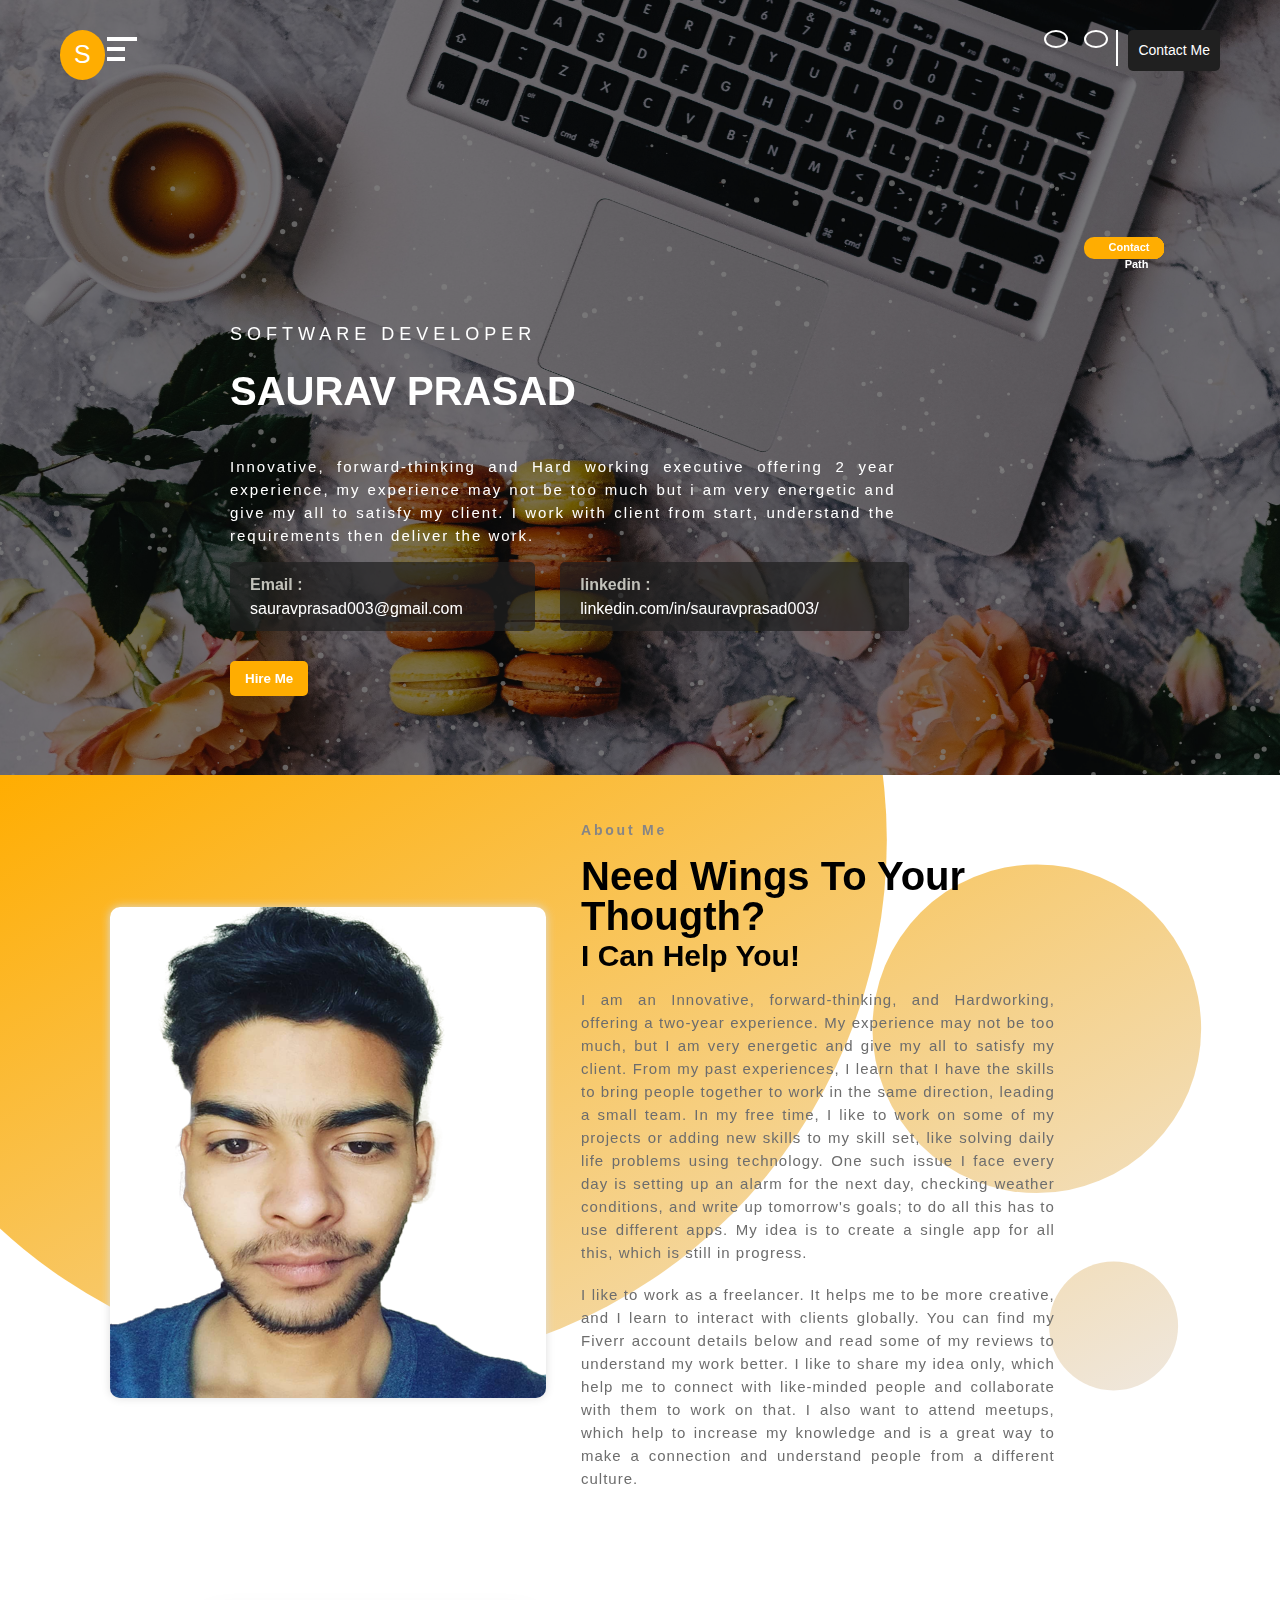
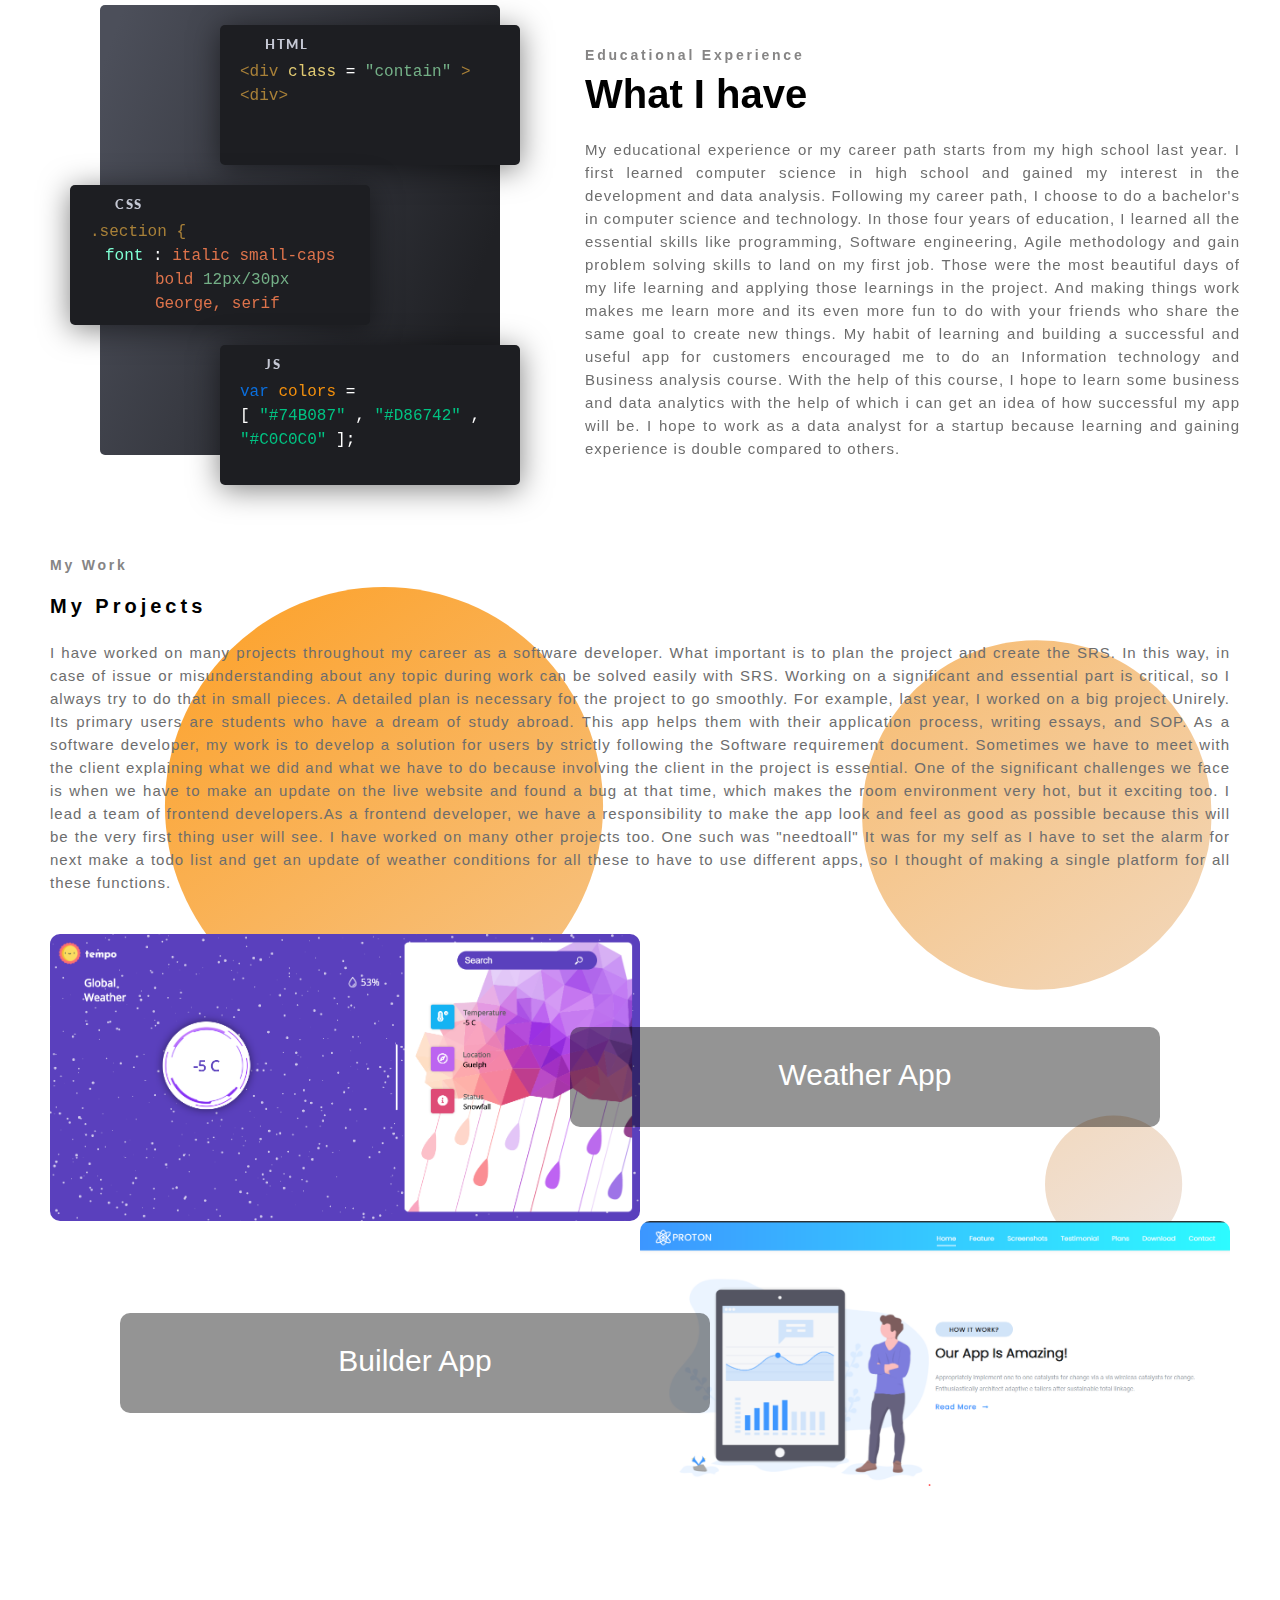
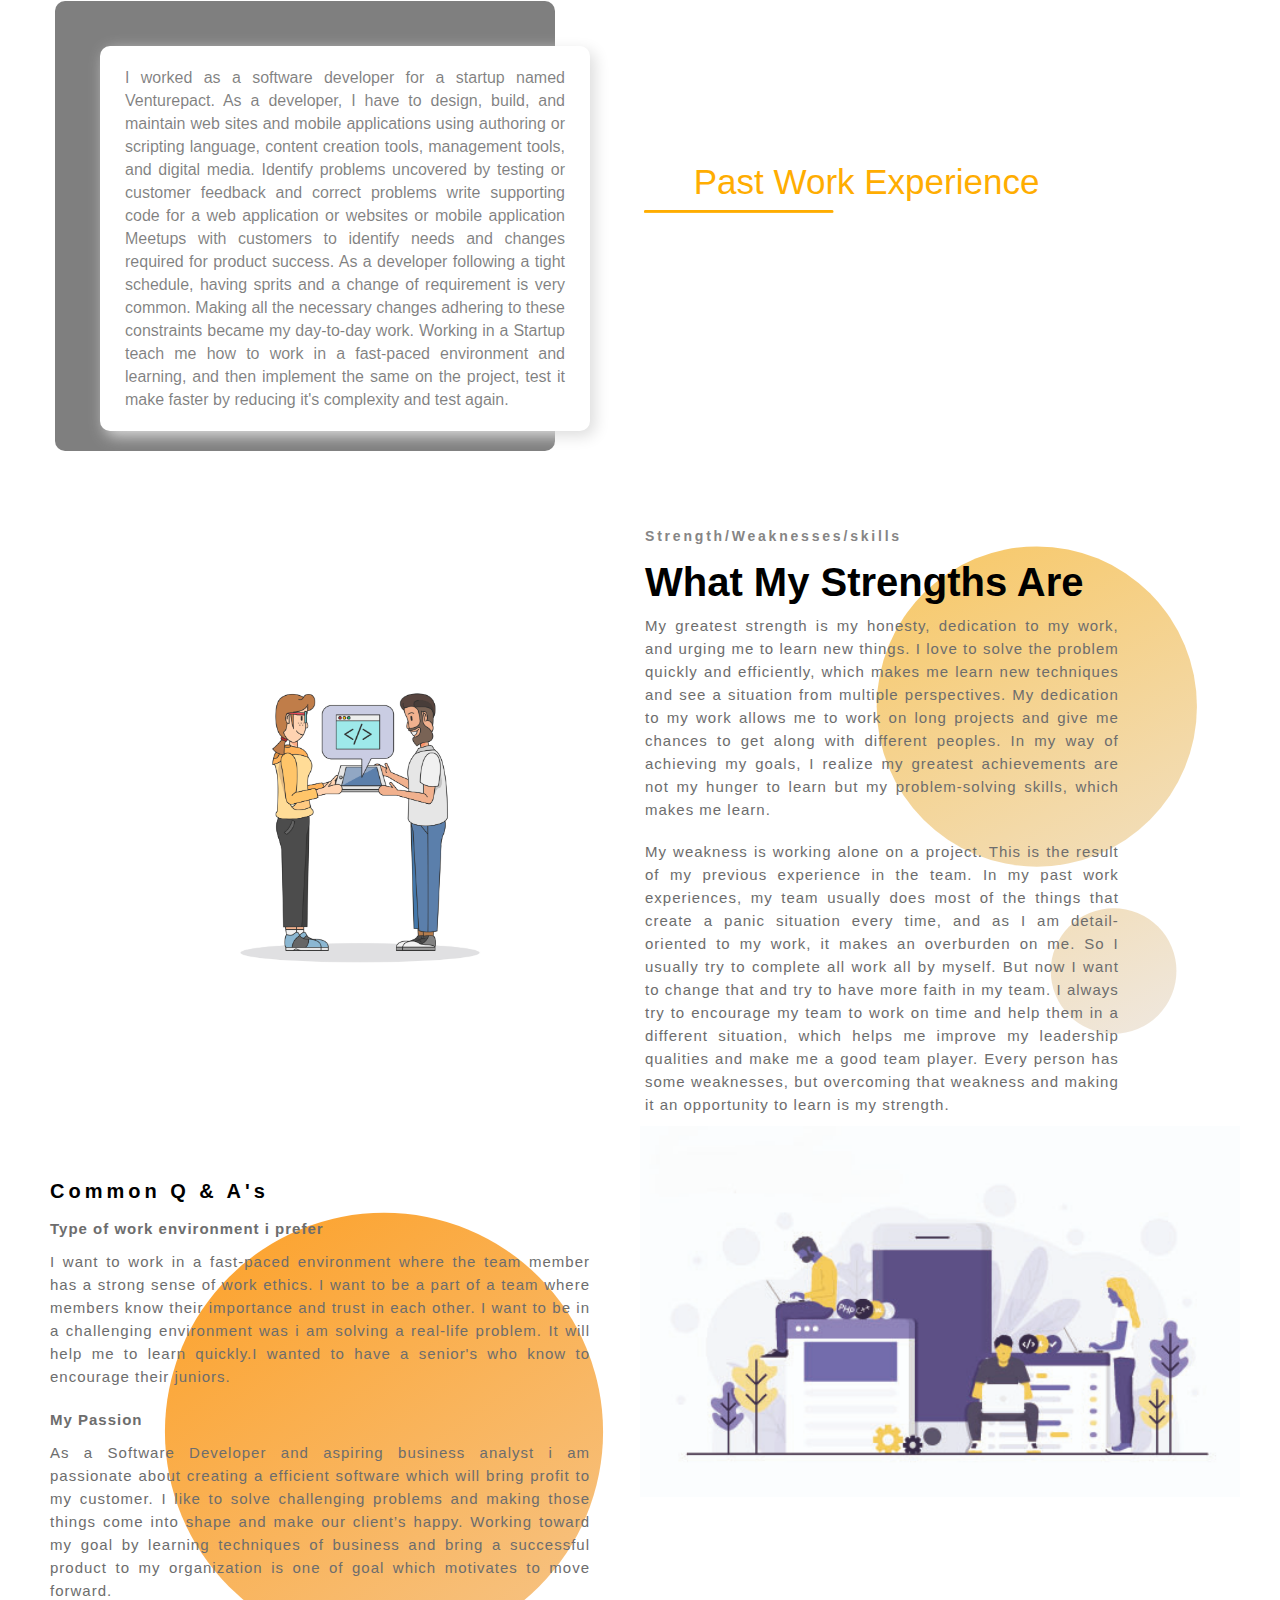
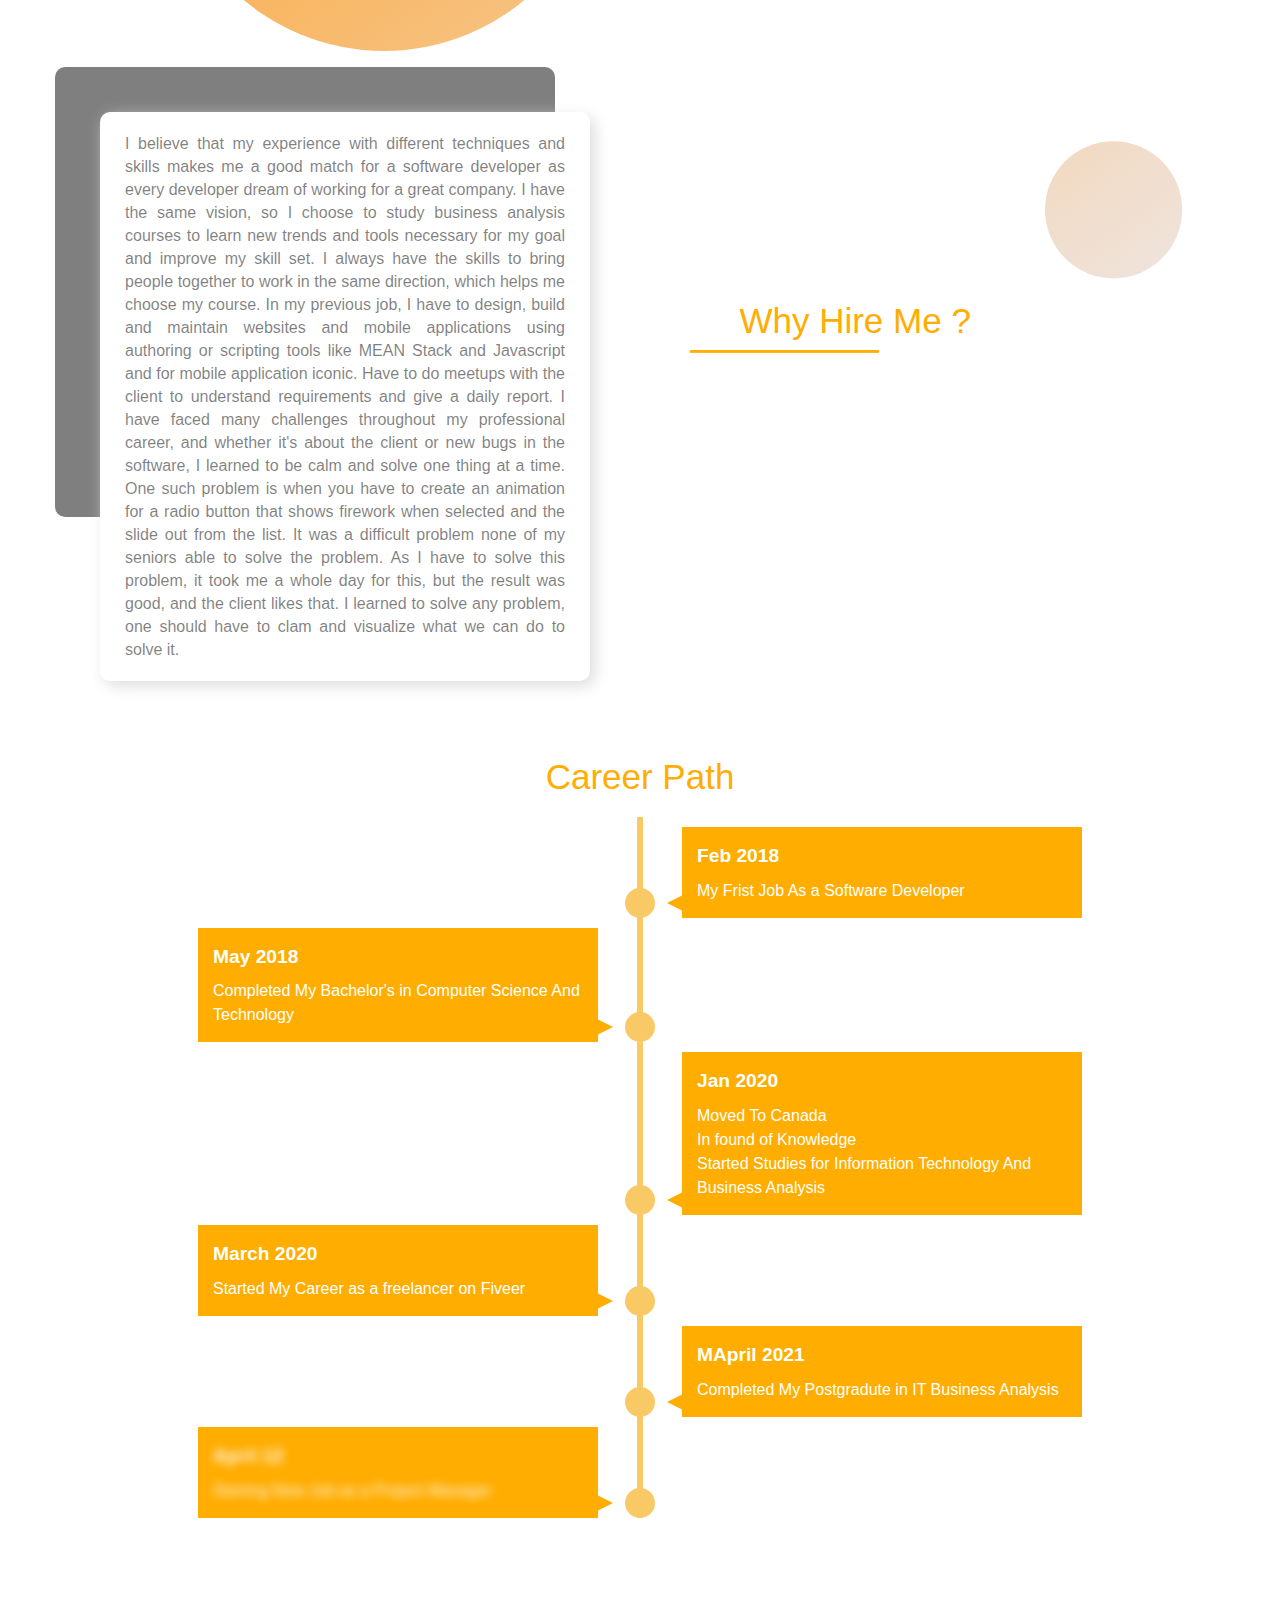
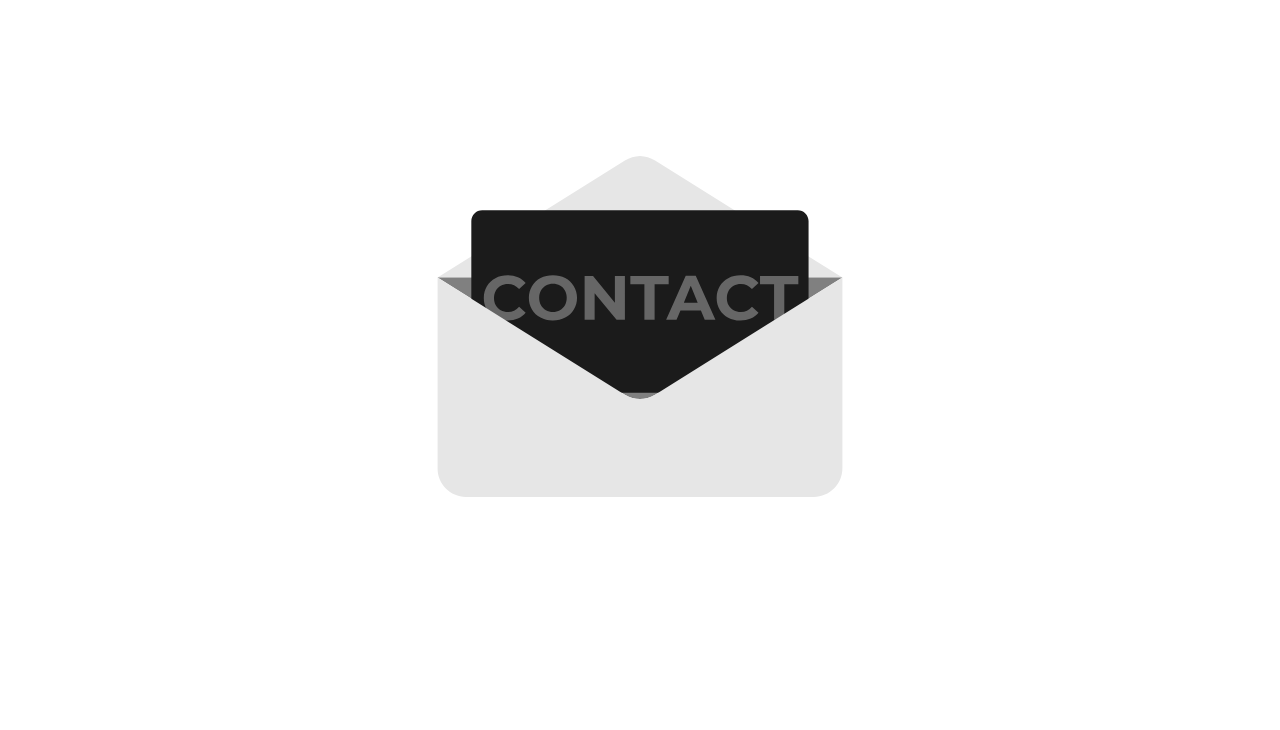
==== commit 1ca3125c: "Merge pull request #2 from sauravprasa/new_image" ====
--- a/index.html
+++ b/index.html
@@ -16,6 +16,7 @@
  <body>
     <header id="home">
         <div class="learn"></div>
+        <span class="add"></span>
         <div class="wrapper">
         <div class="row">
                  <div class="logo">
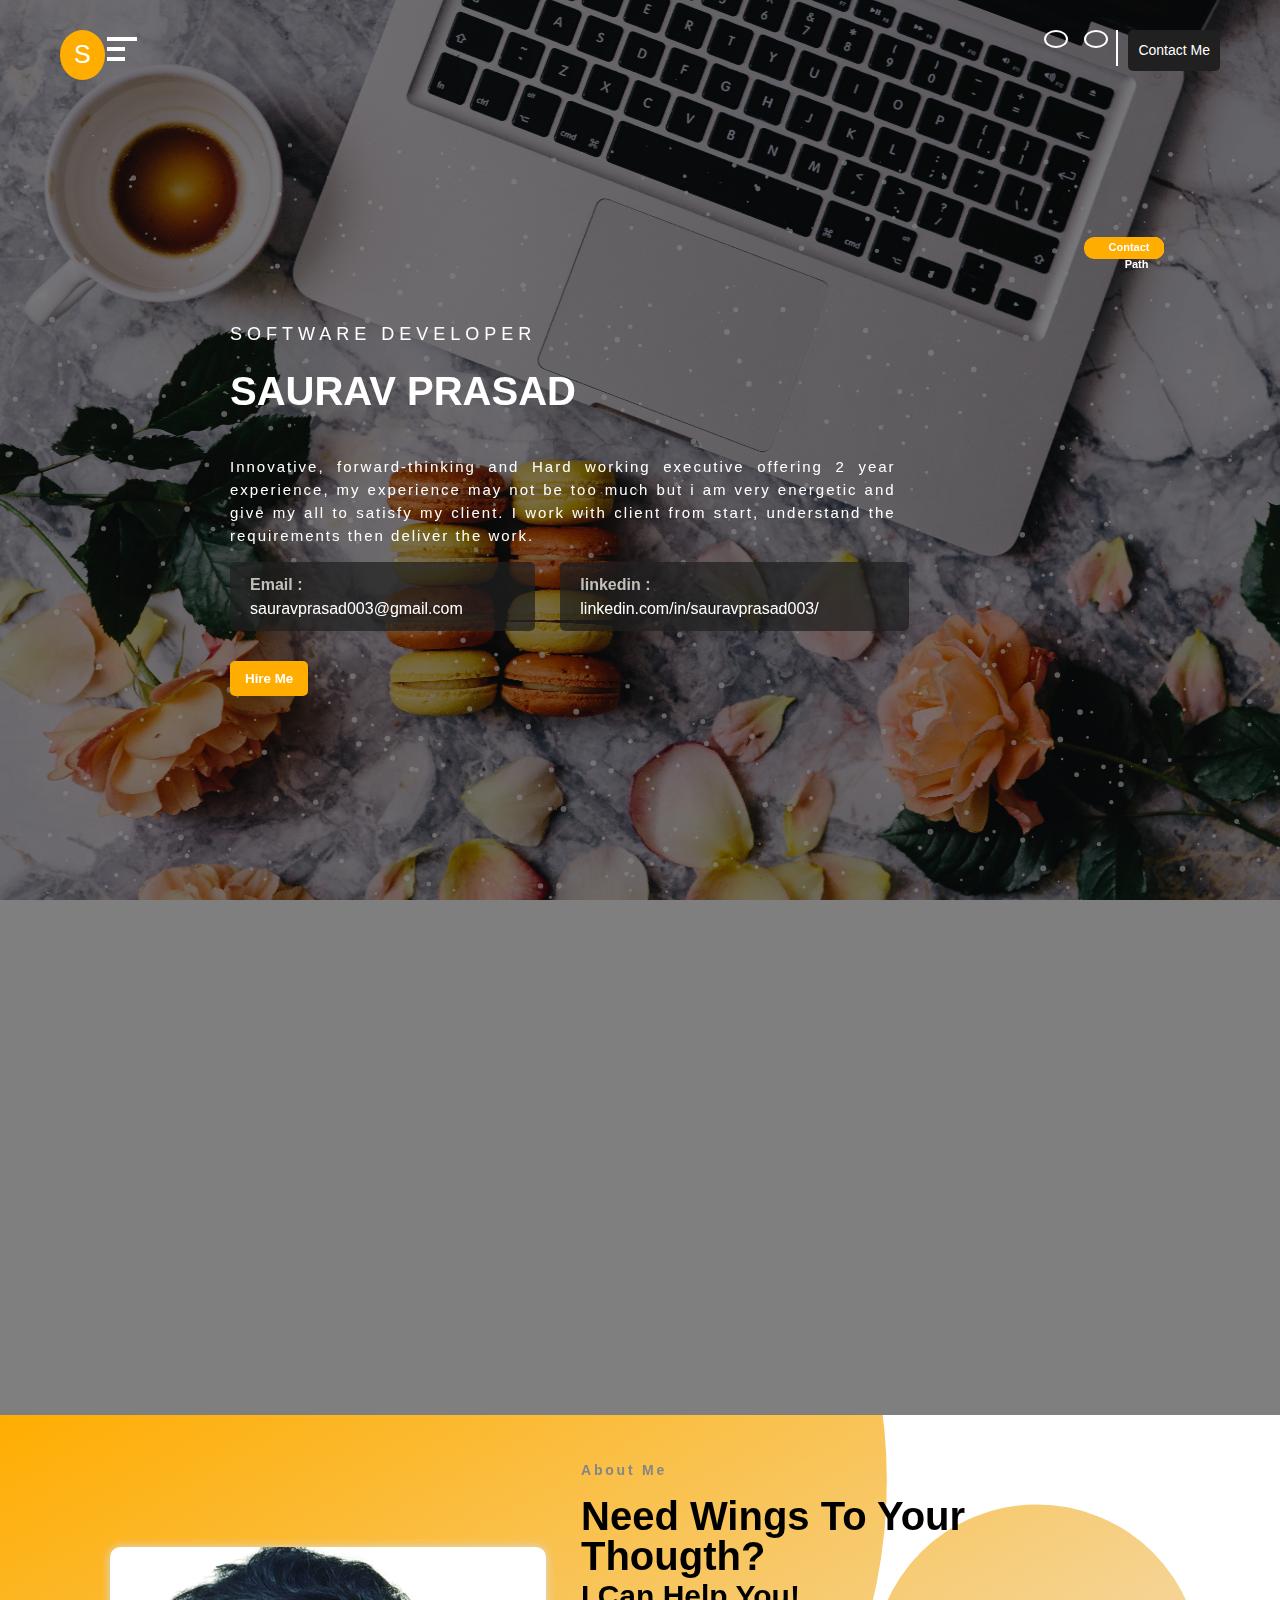
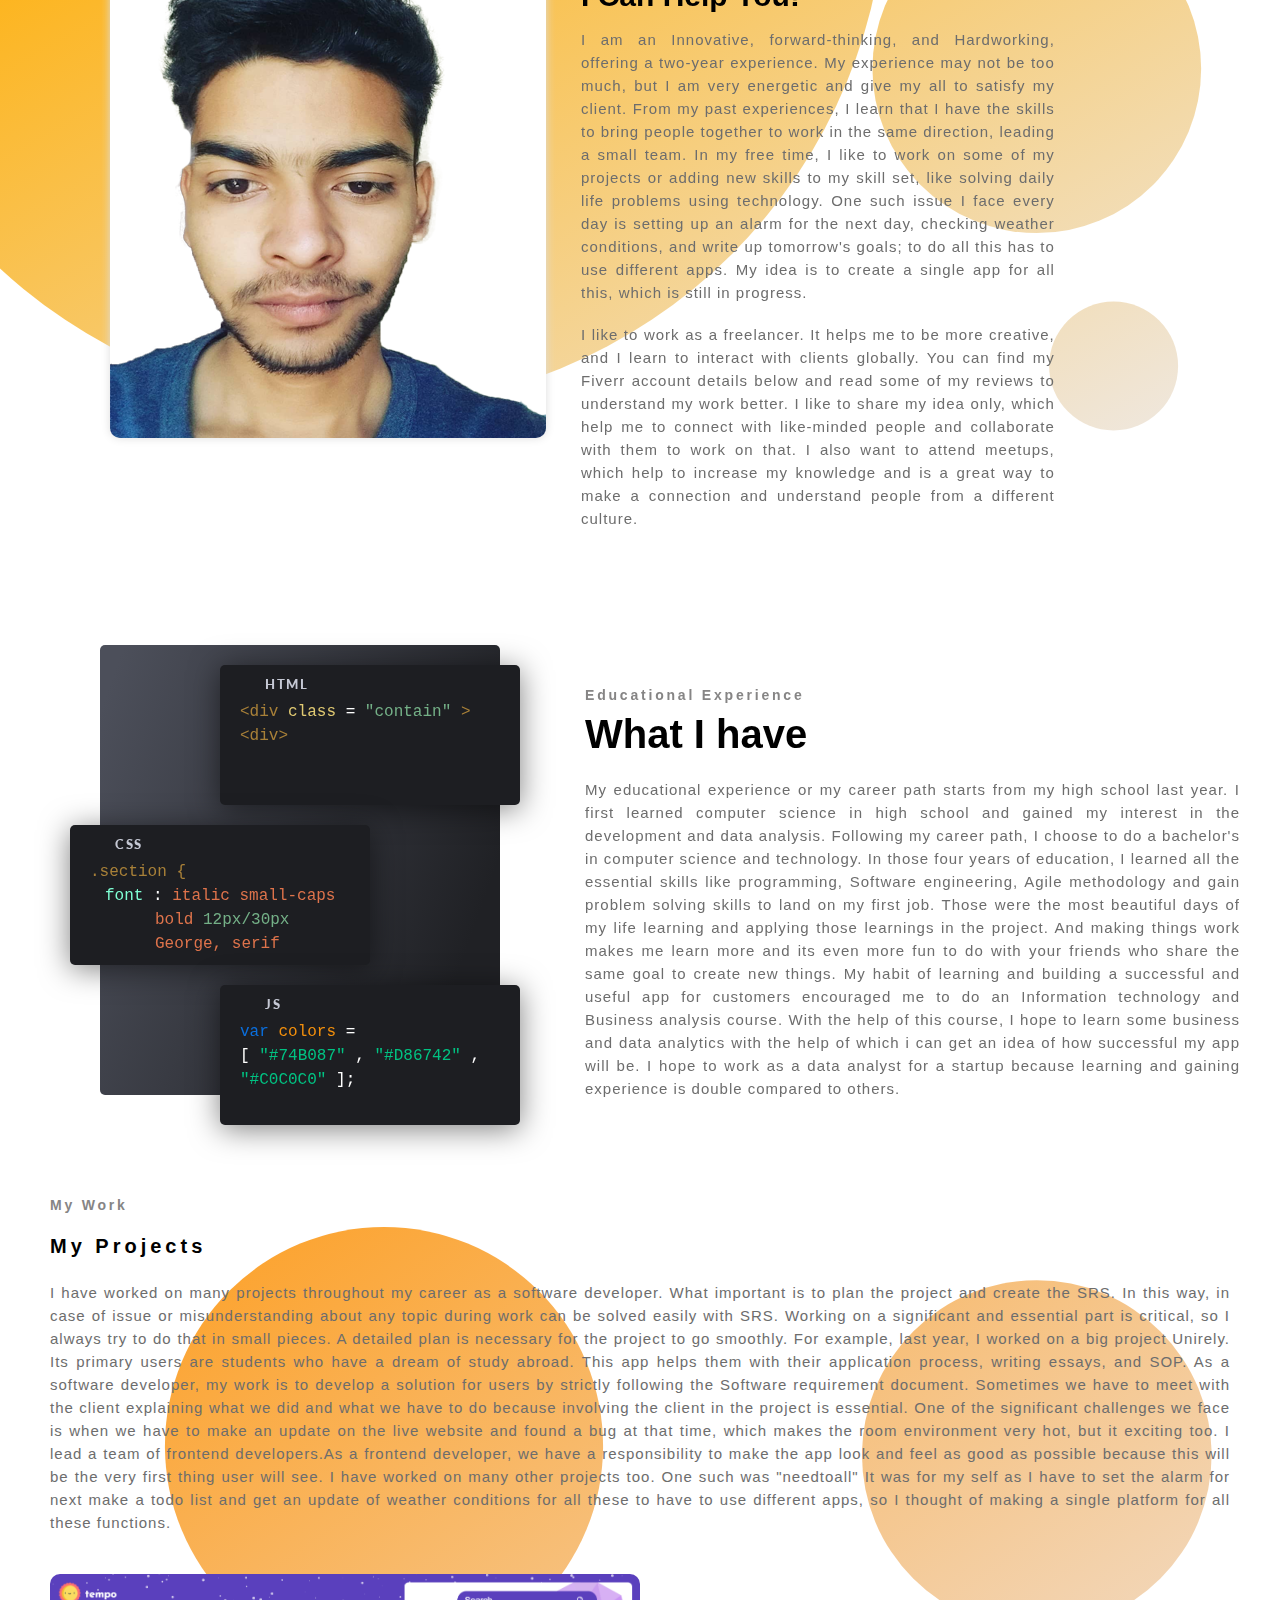
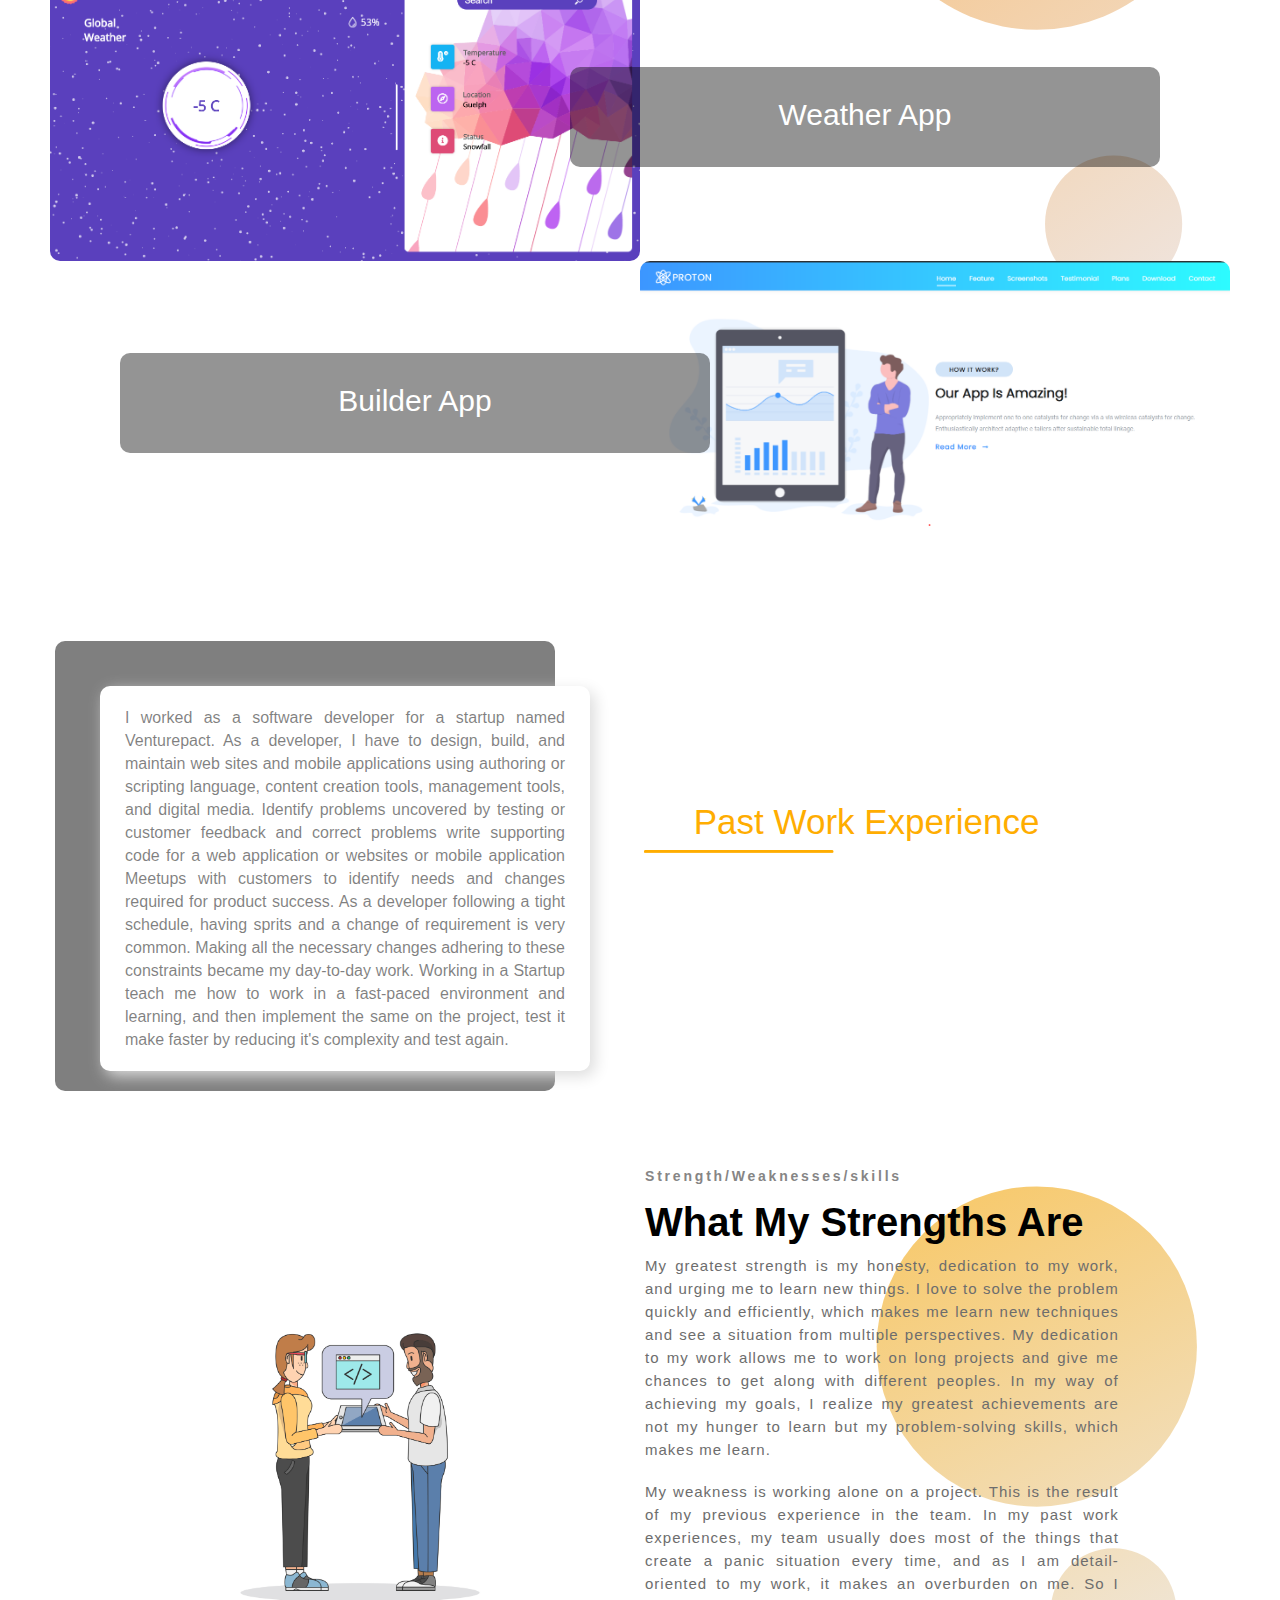
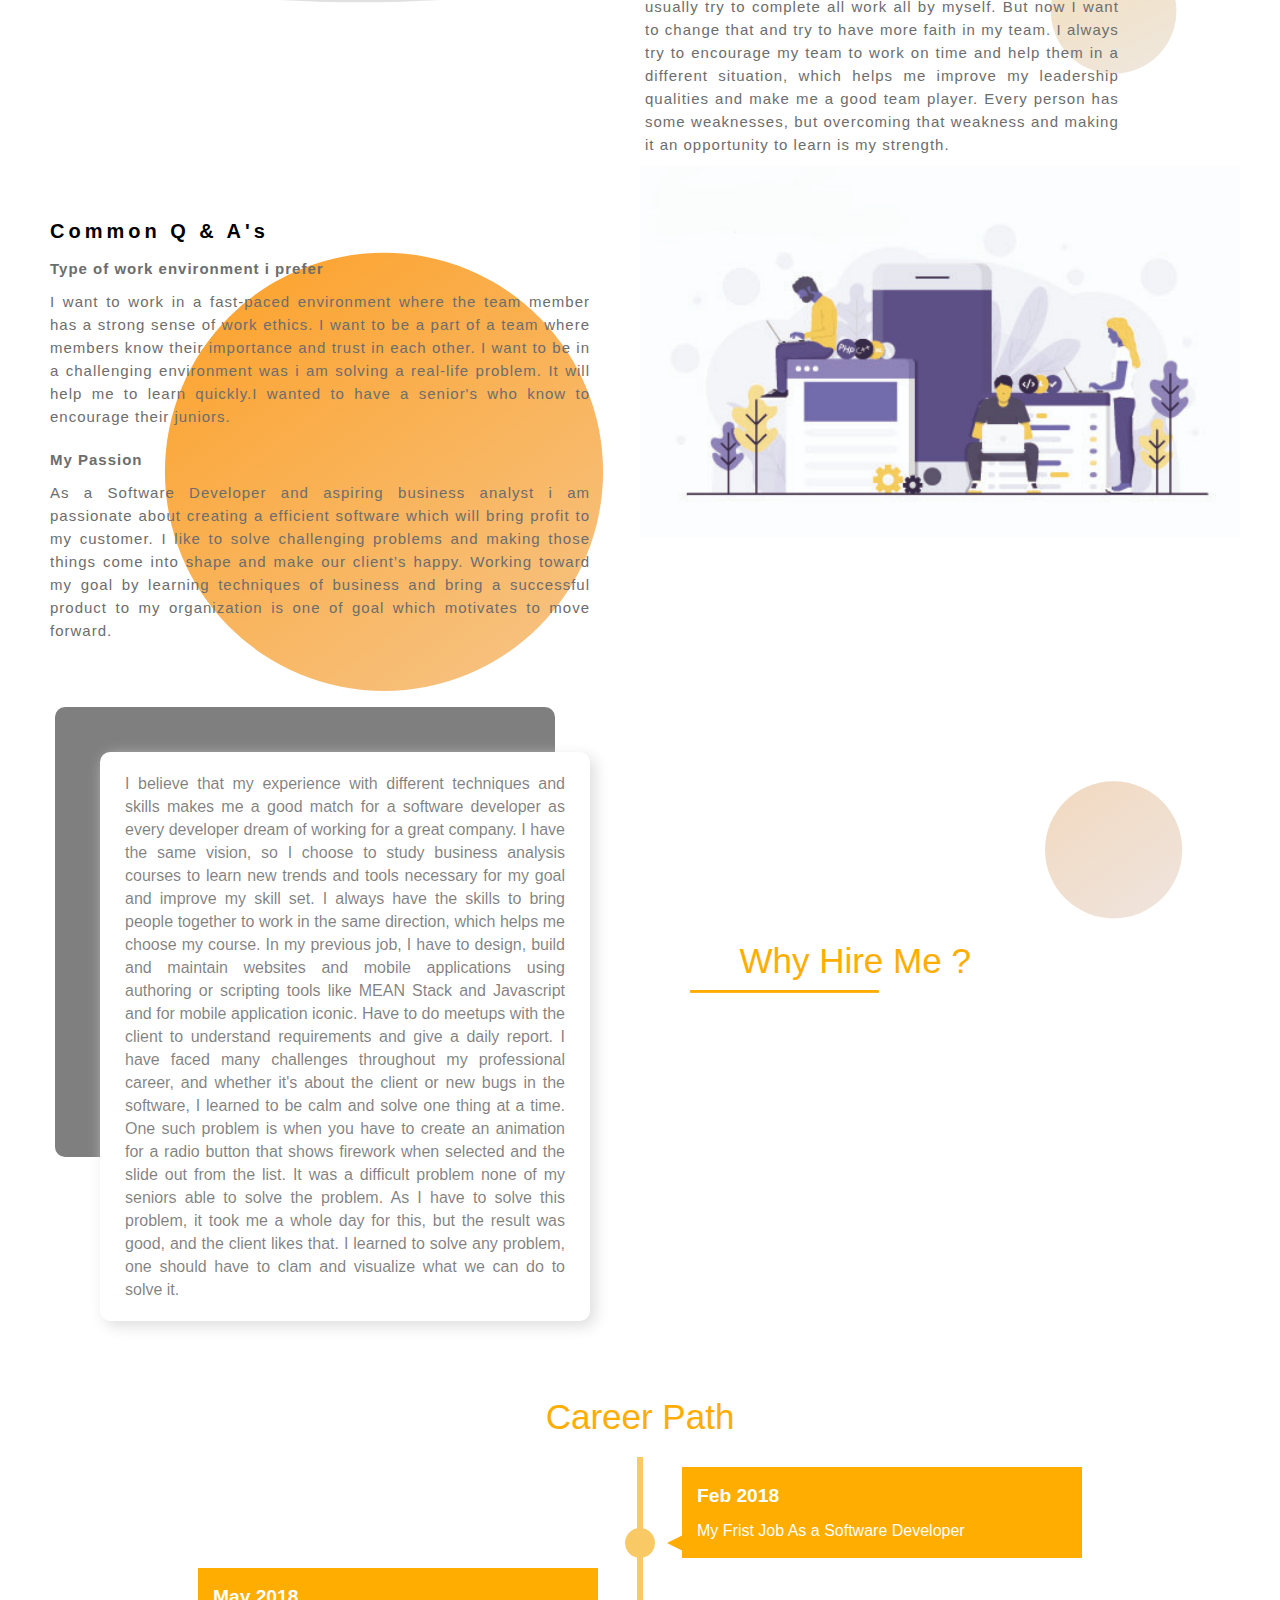
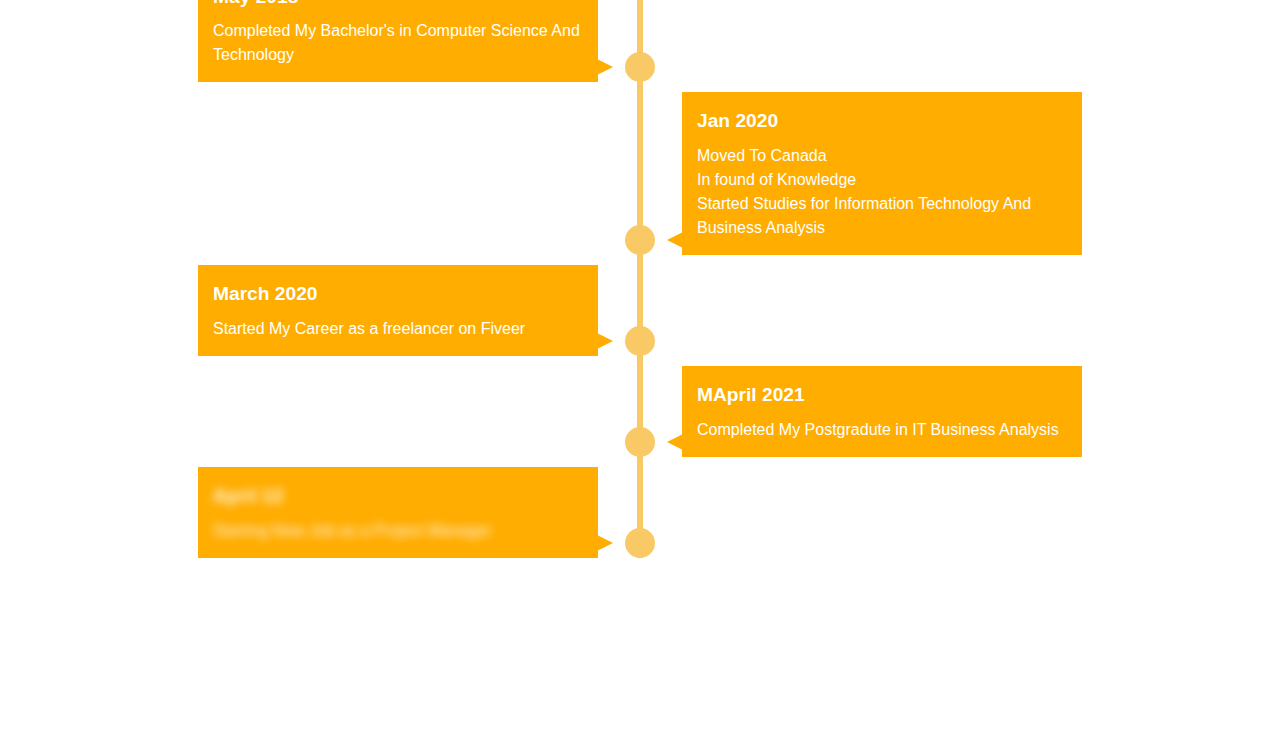
==== commit c94b249f: "dfcghjkl" ====
--- a/index.html
+++ b/index.html
@@ -15,7 +15,7 @@
  </head>    
  <body>
     <header id="home">
-        <div class="learn"></div>
+    
         <span class="add"></span>
         <div class="wrapper">
         <div class="row">
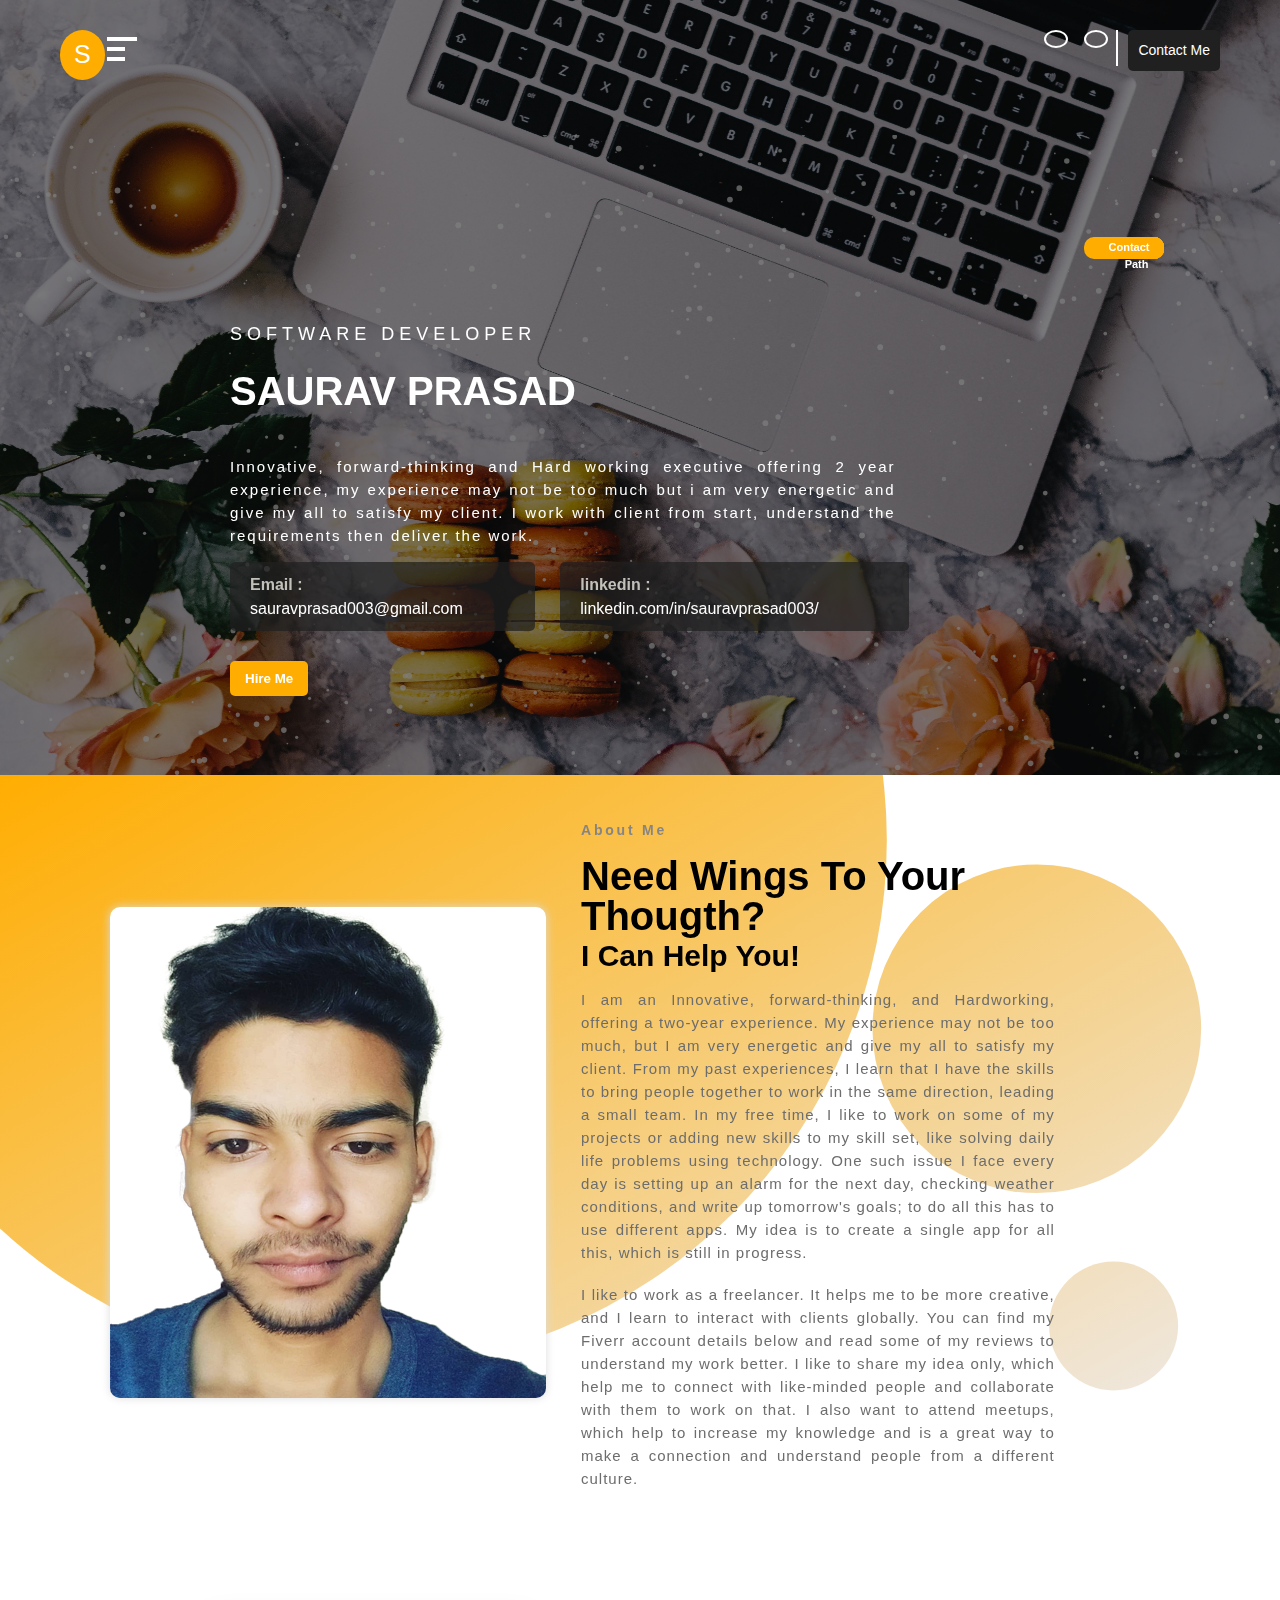
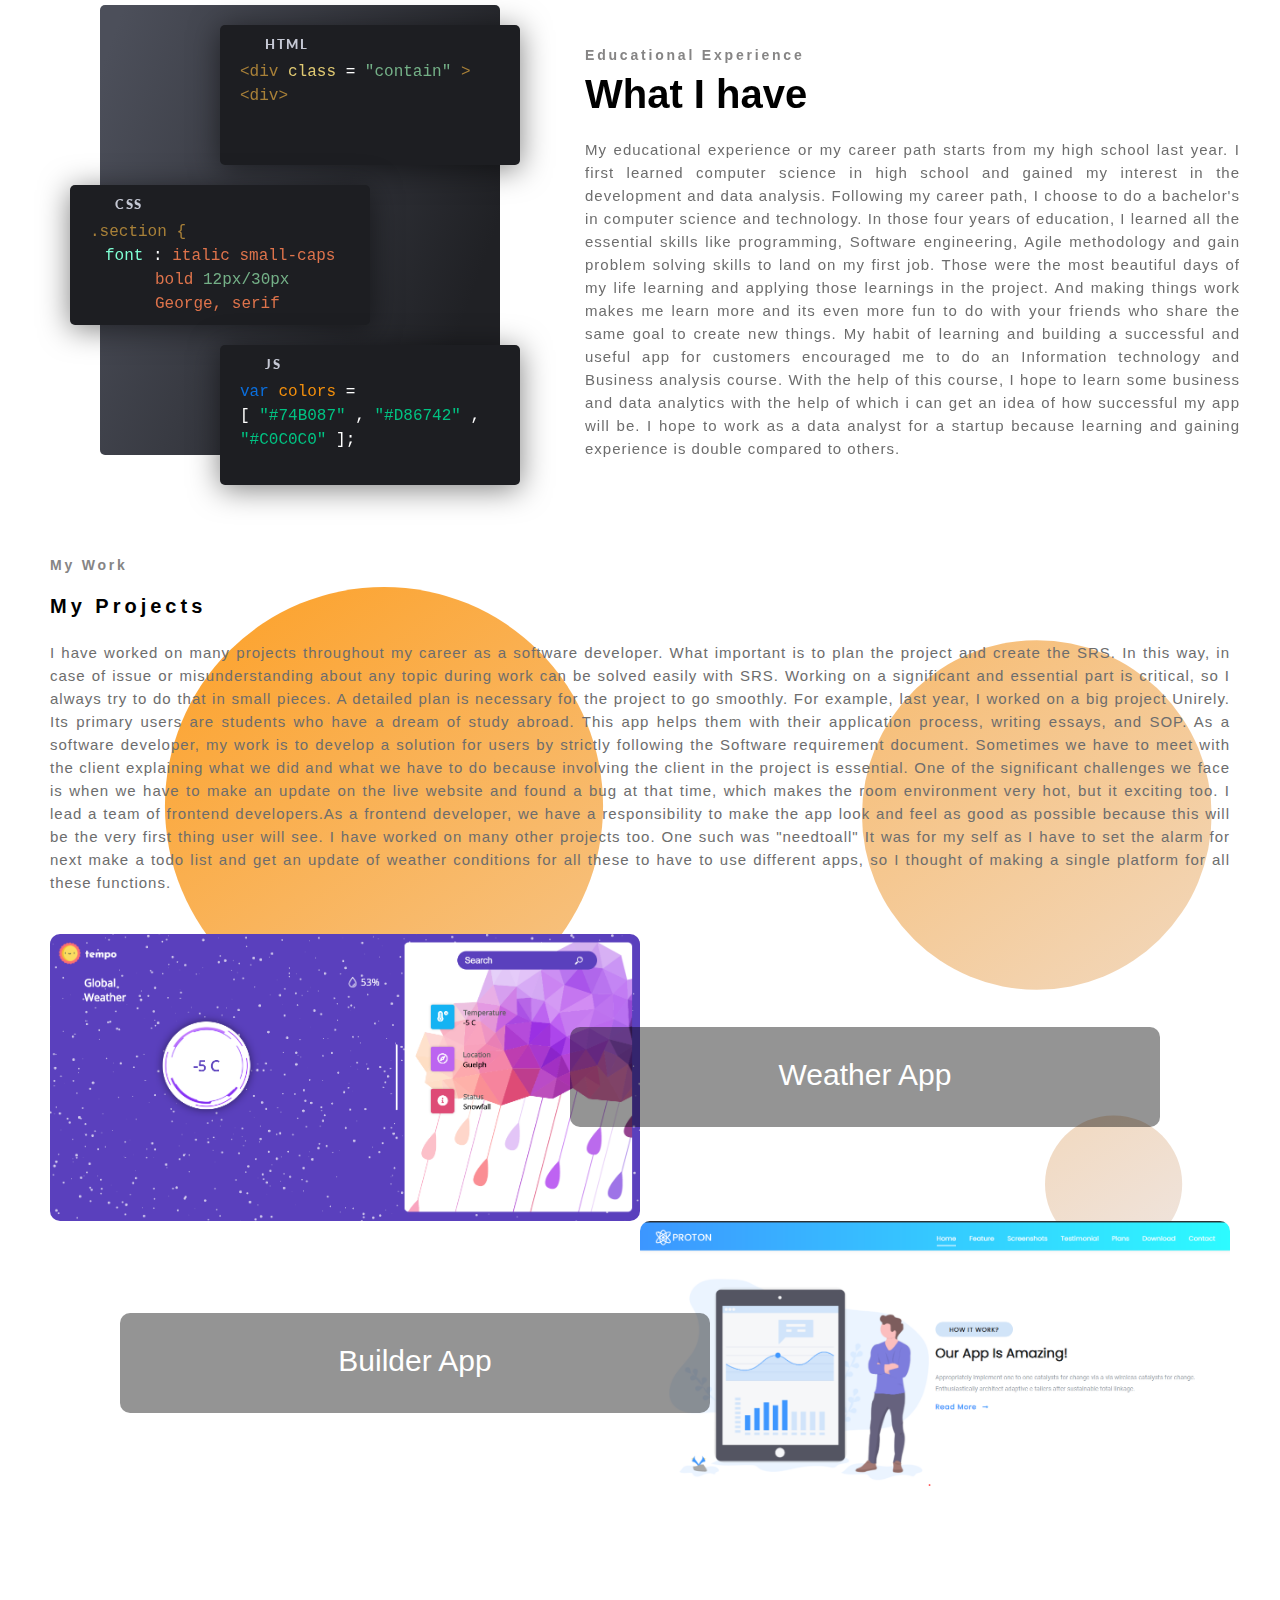
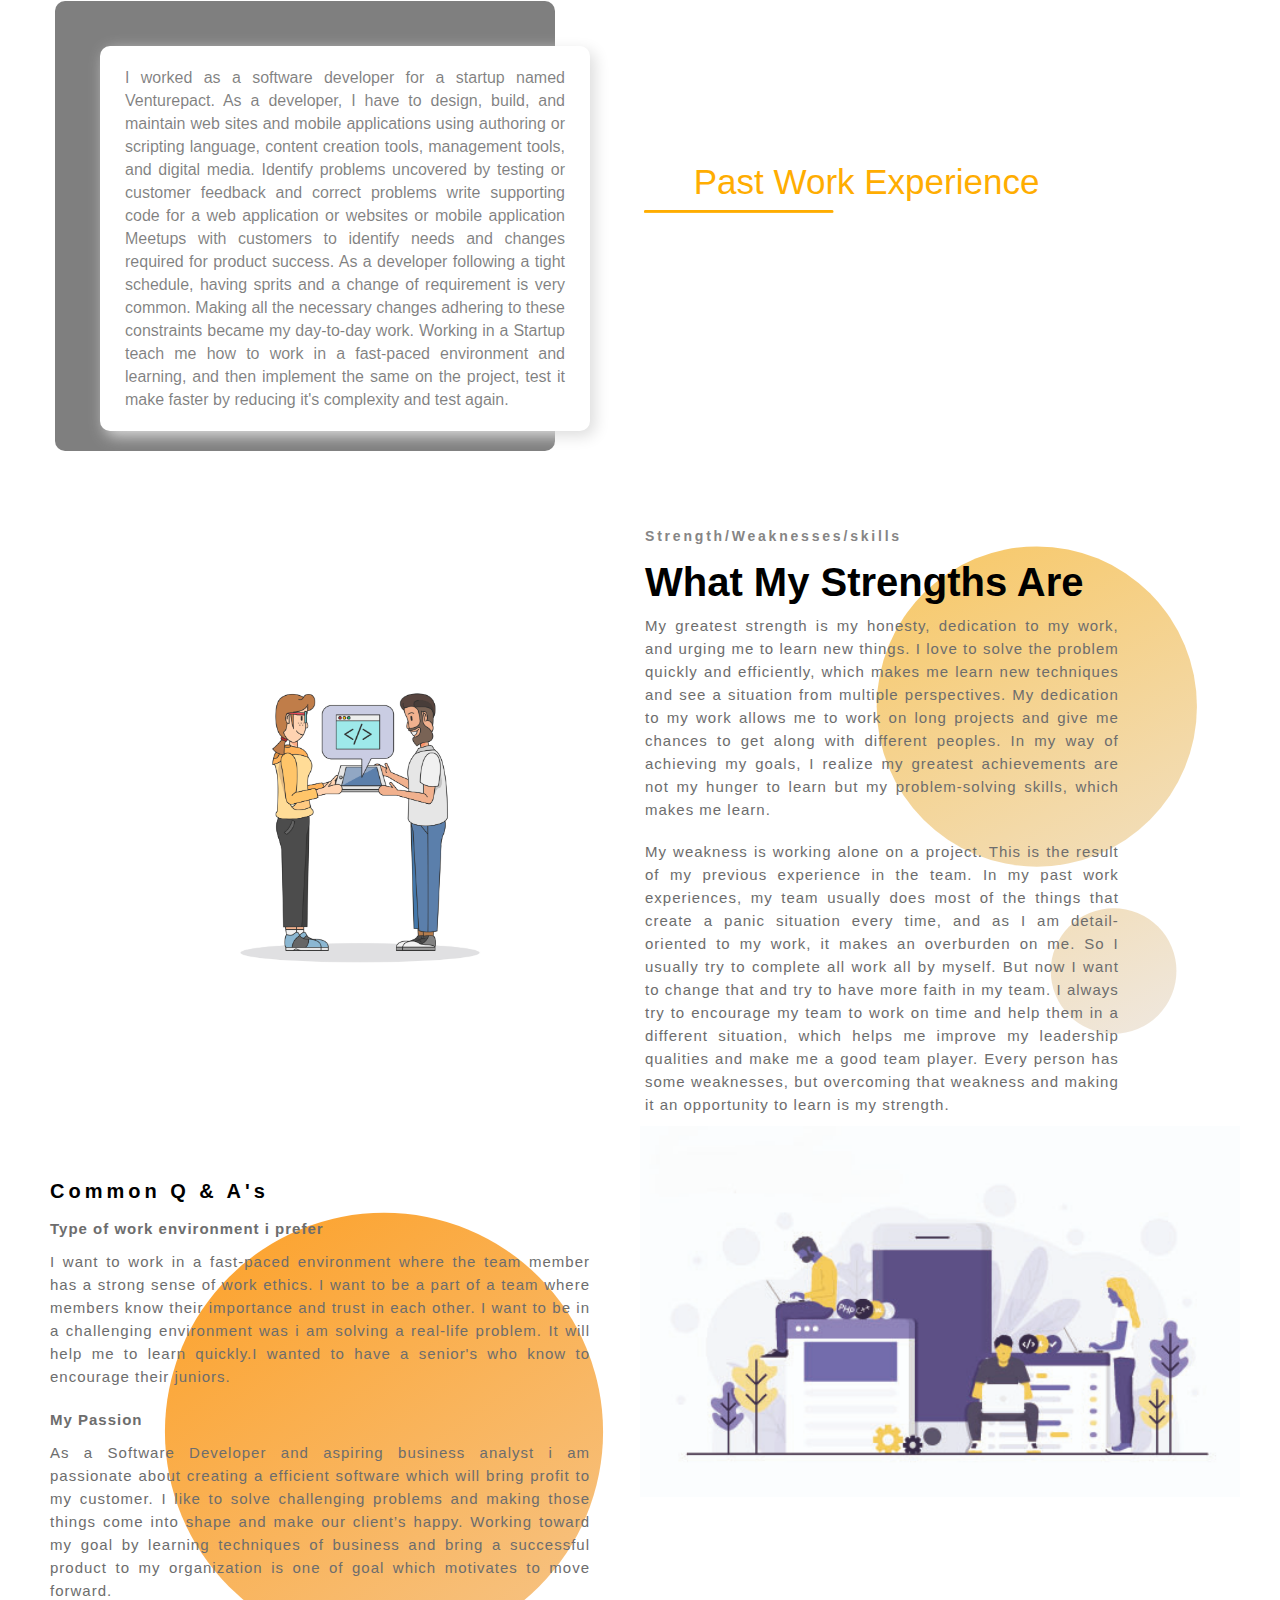
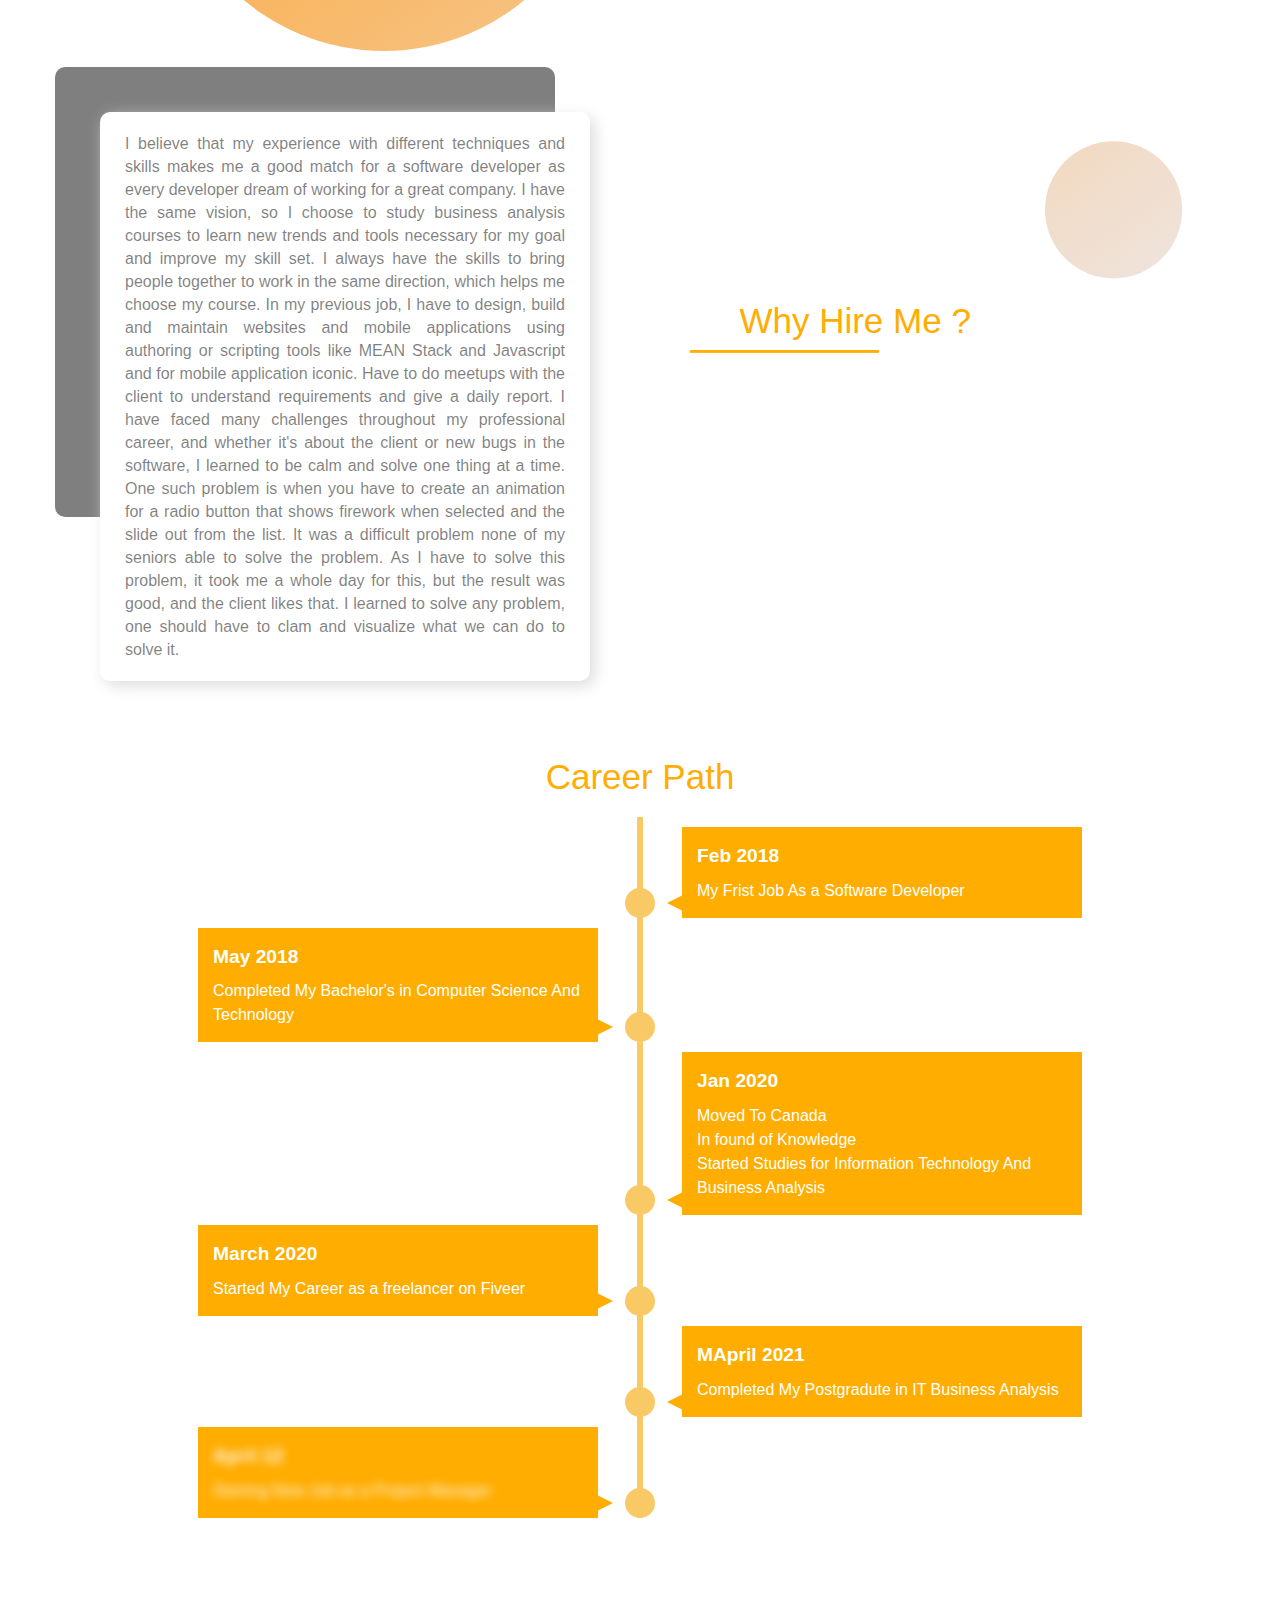
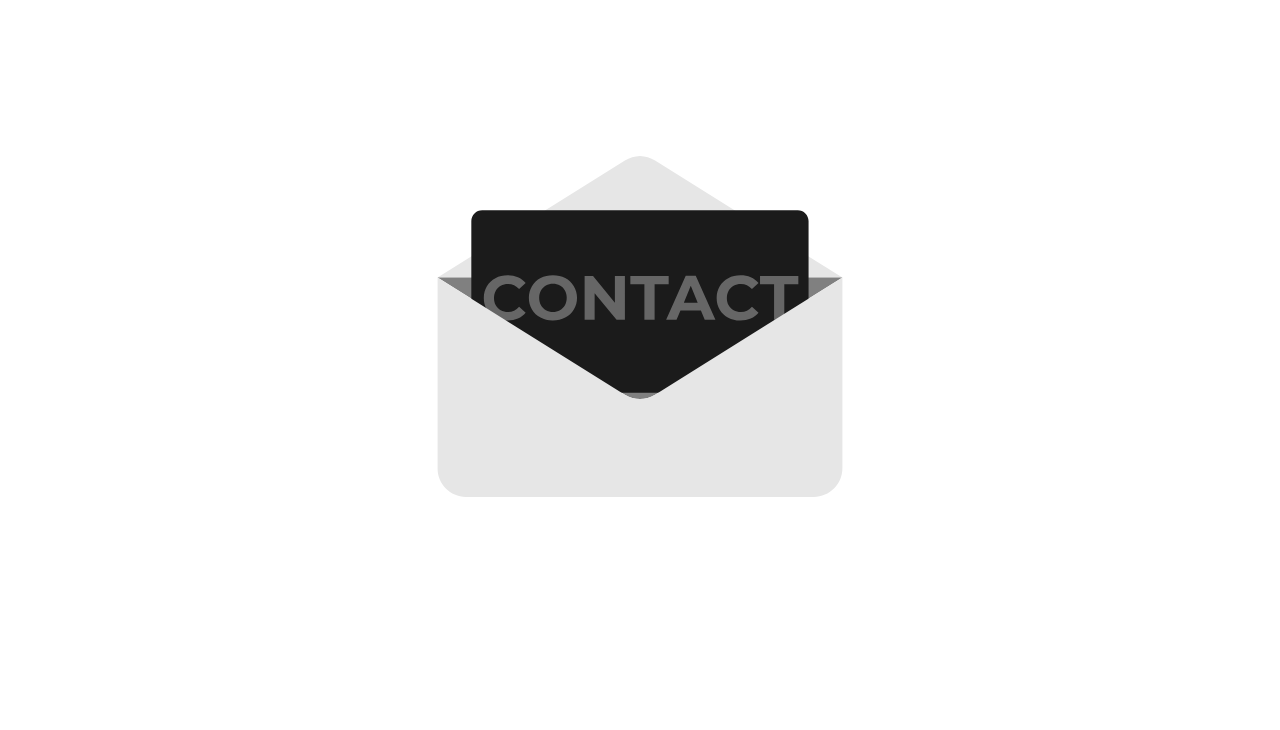
==== commit 30873513: "kkkk" ====
--- a/index.html
+++ b/index.html
@@ -15,8 +15,8 @@
  </head>    
  <body>
     <header id="home">
+        <div class="learn"></div>
     
-        <span class="add"></span>
         <div class="wrapper">
         <div class="row">
                  <div class="logo">
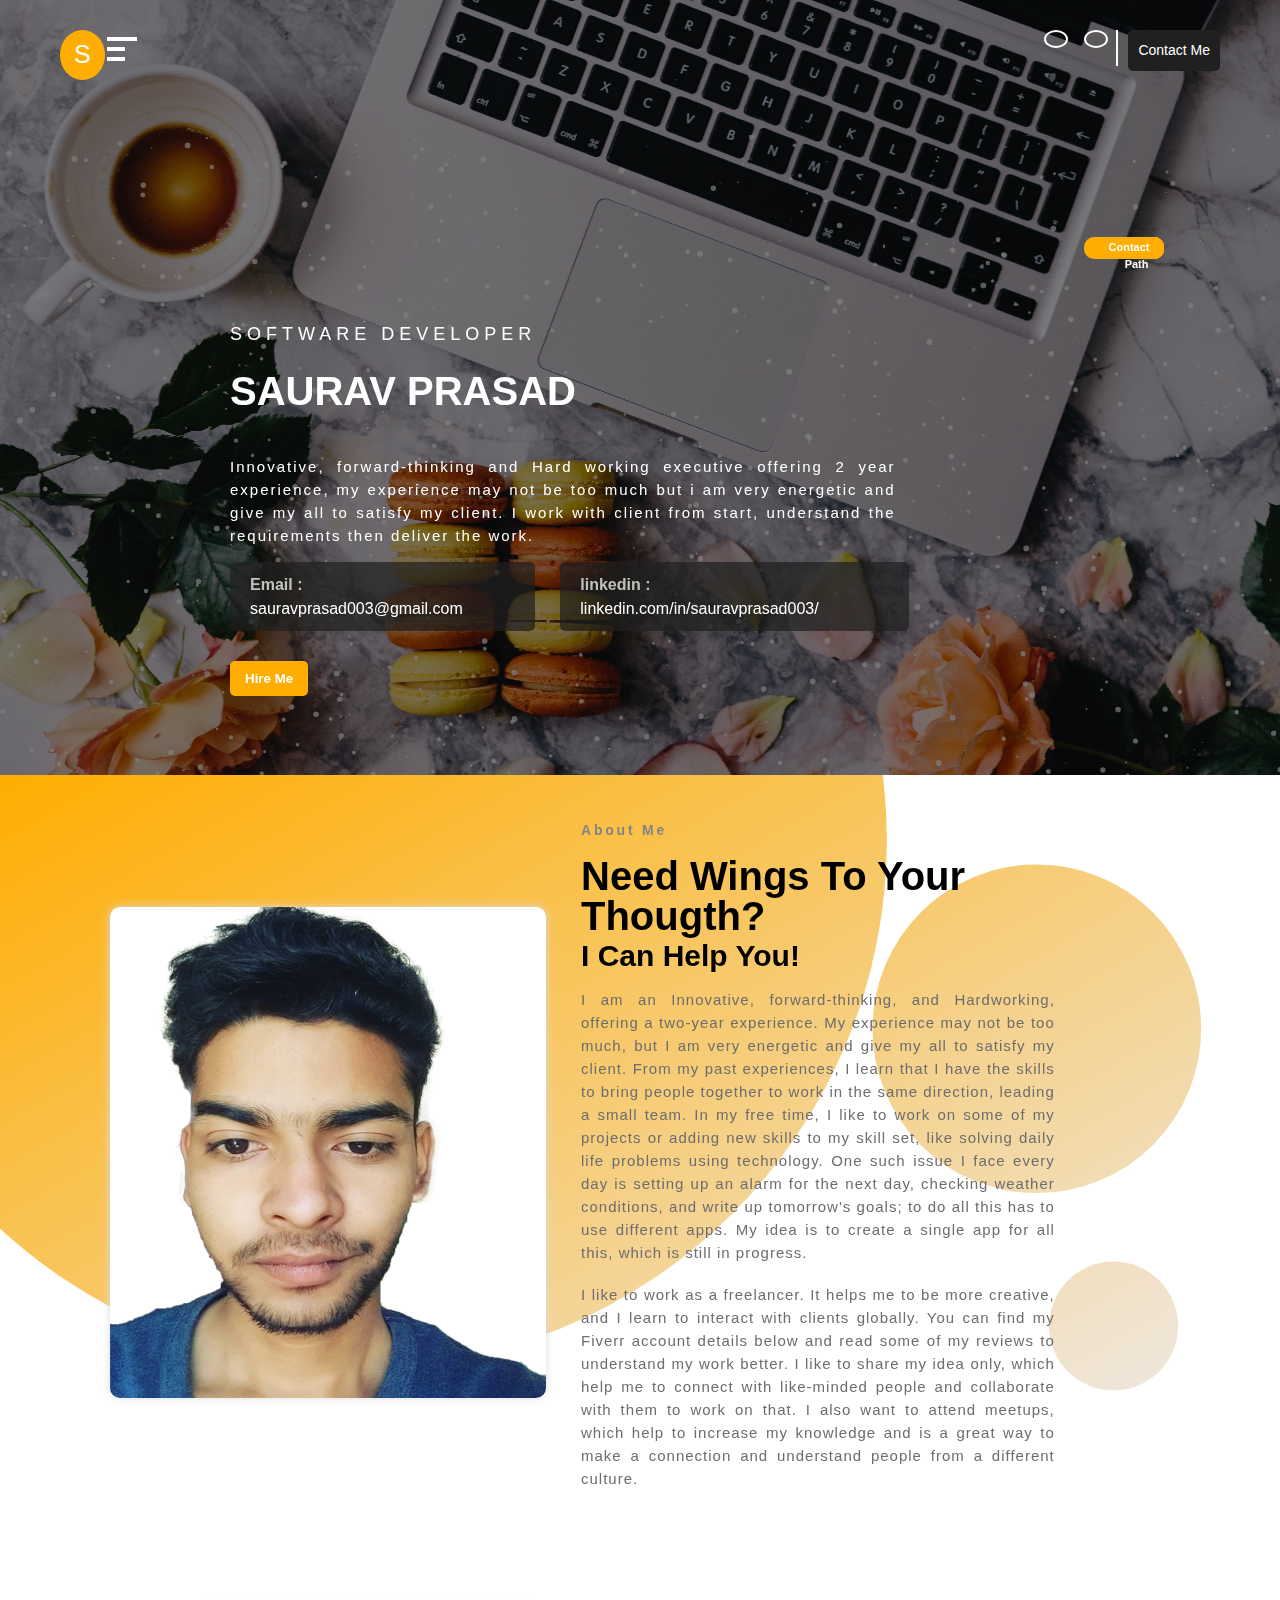
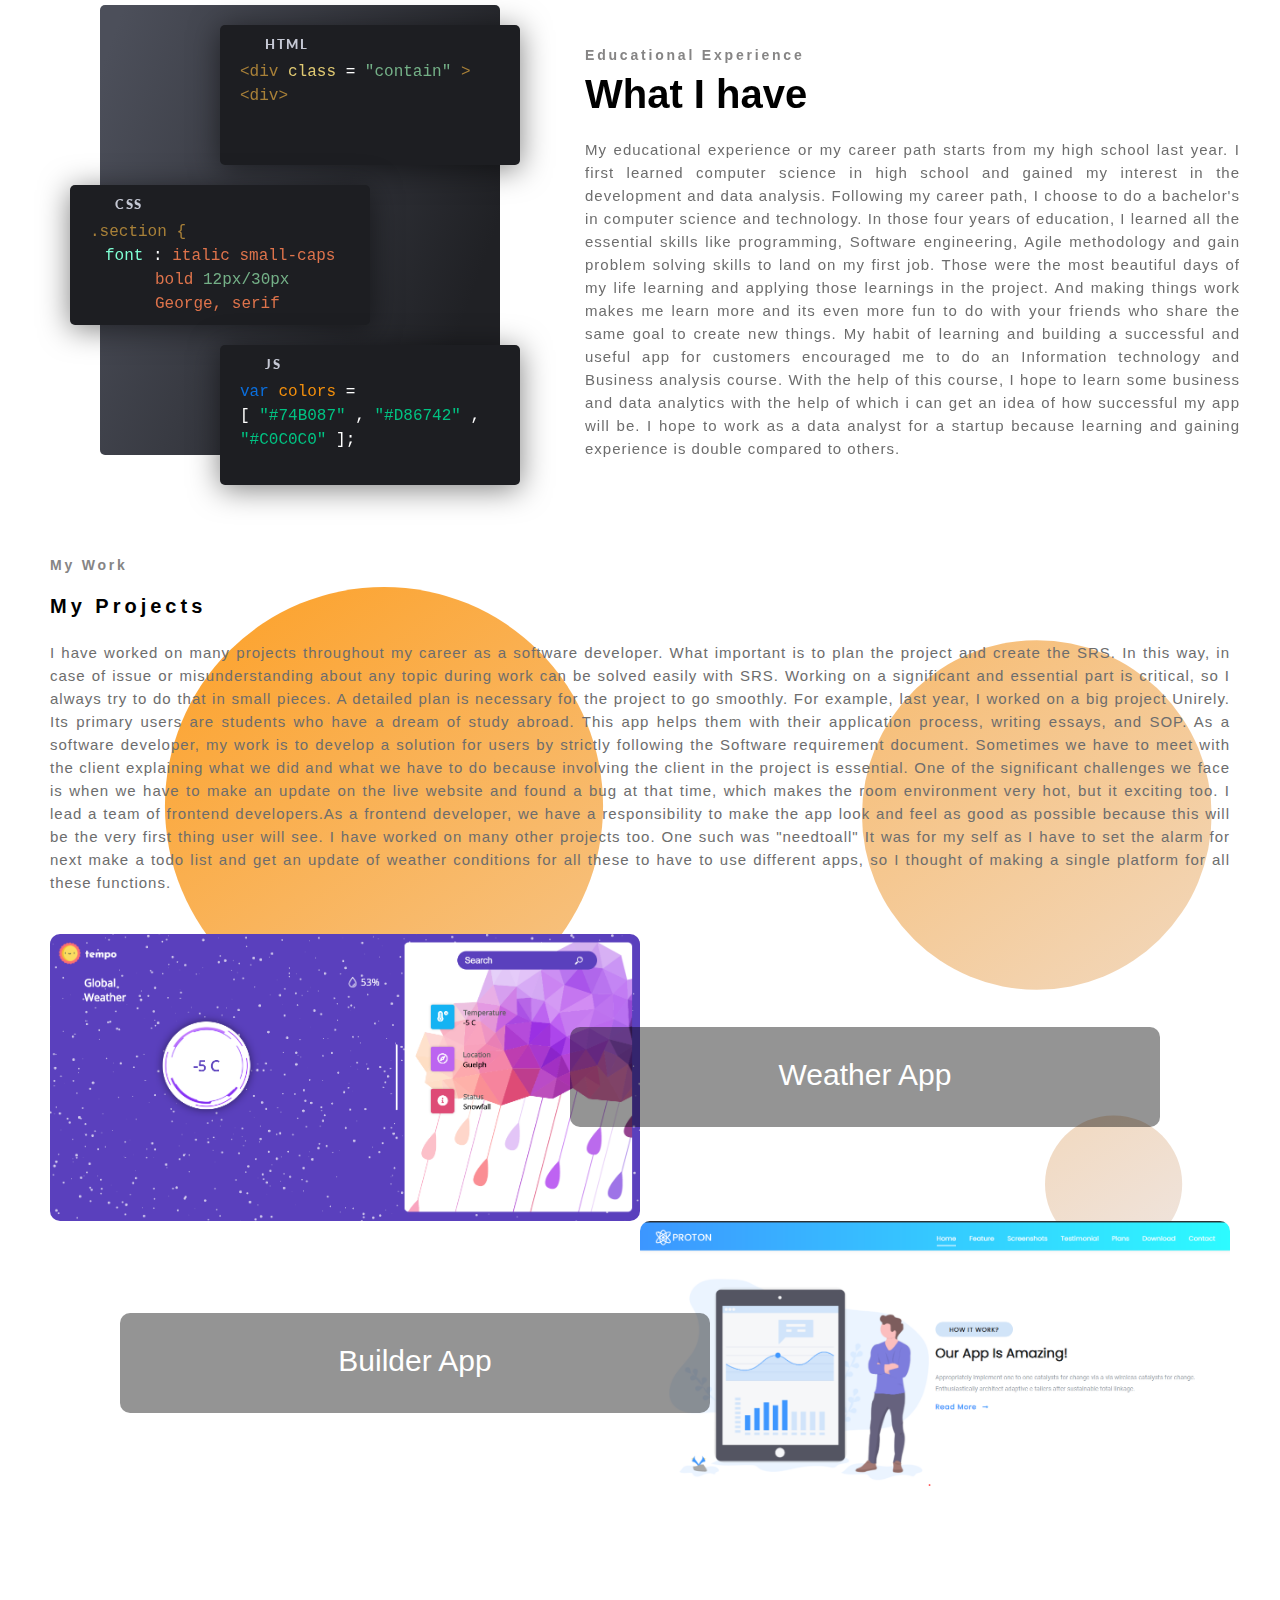
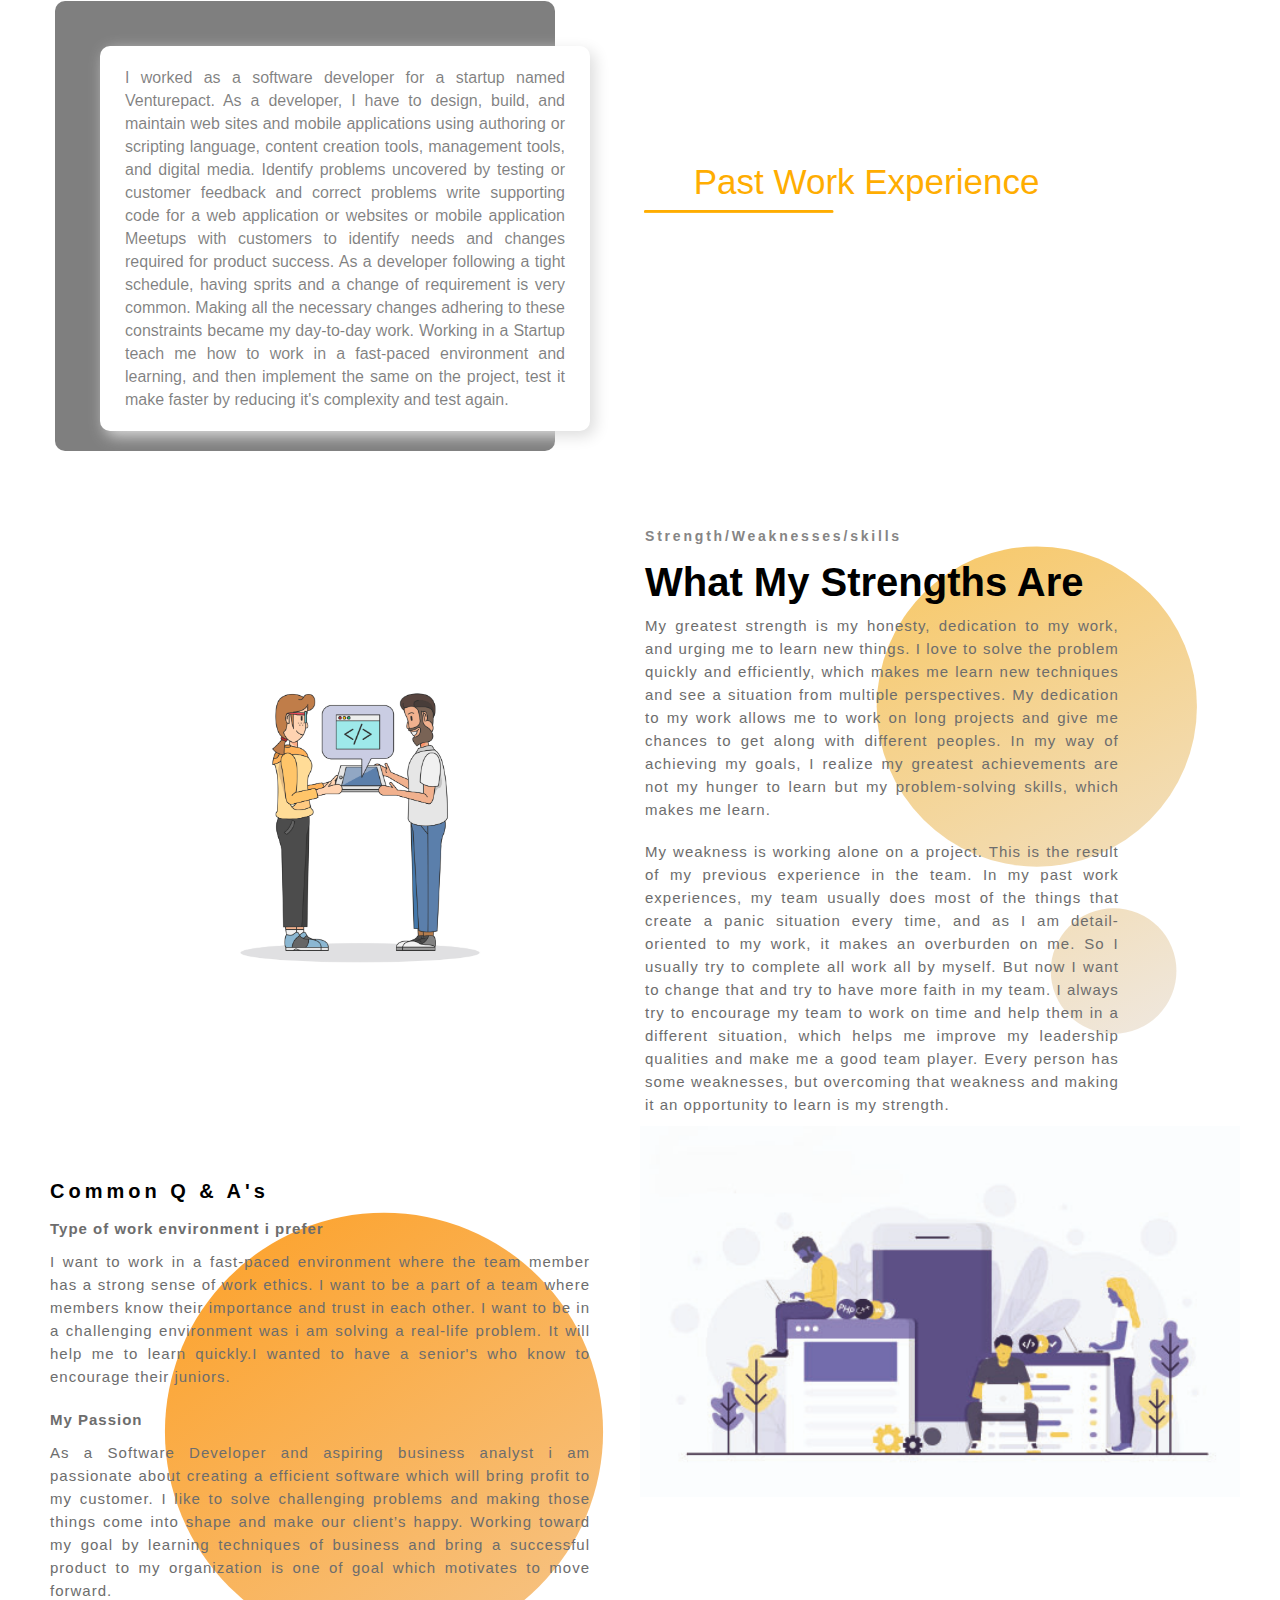
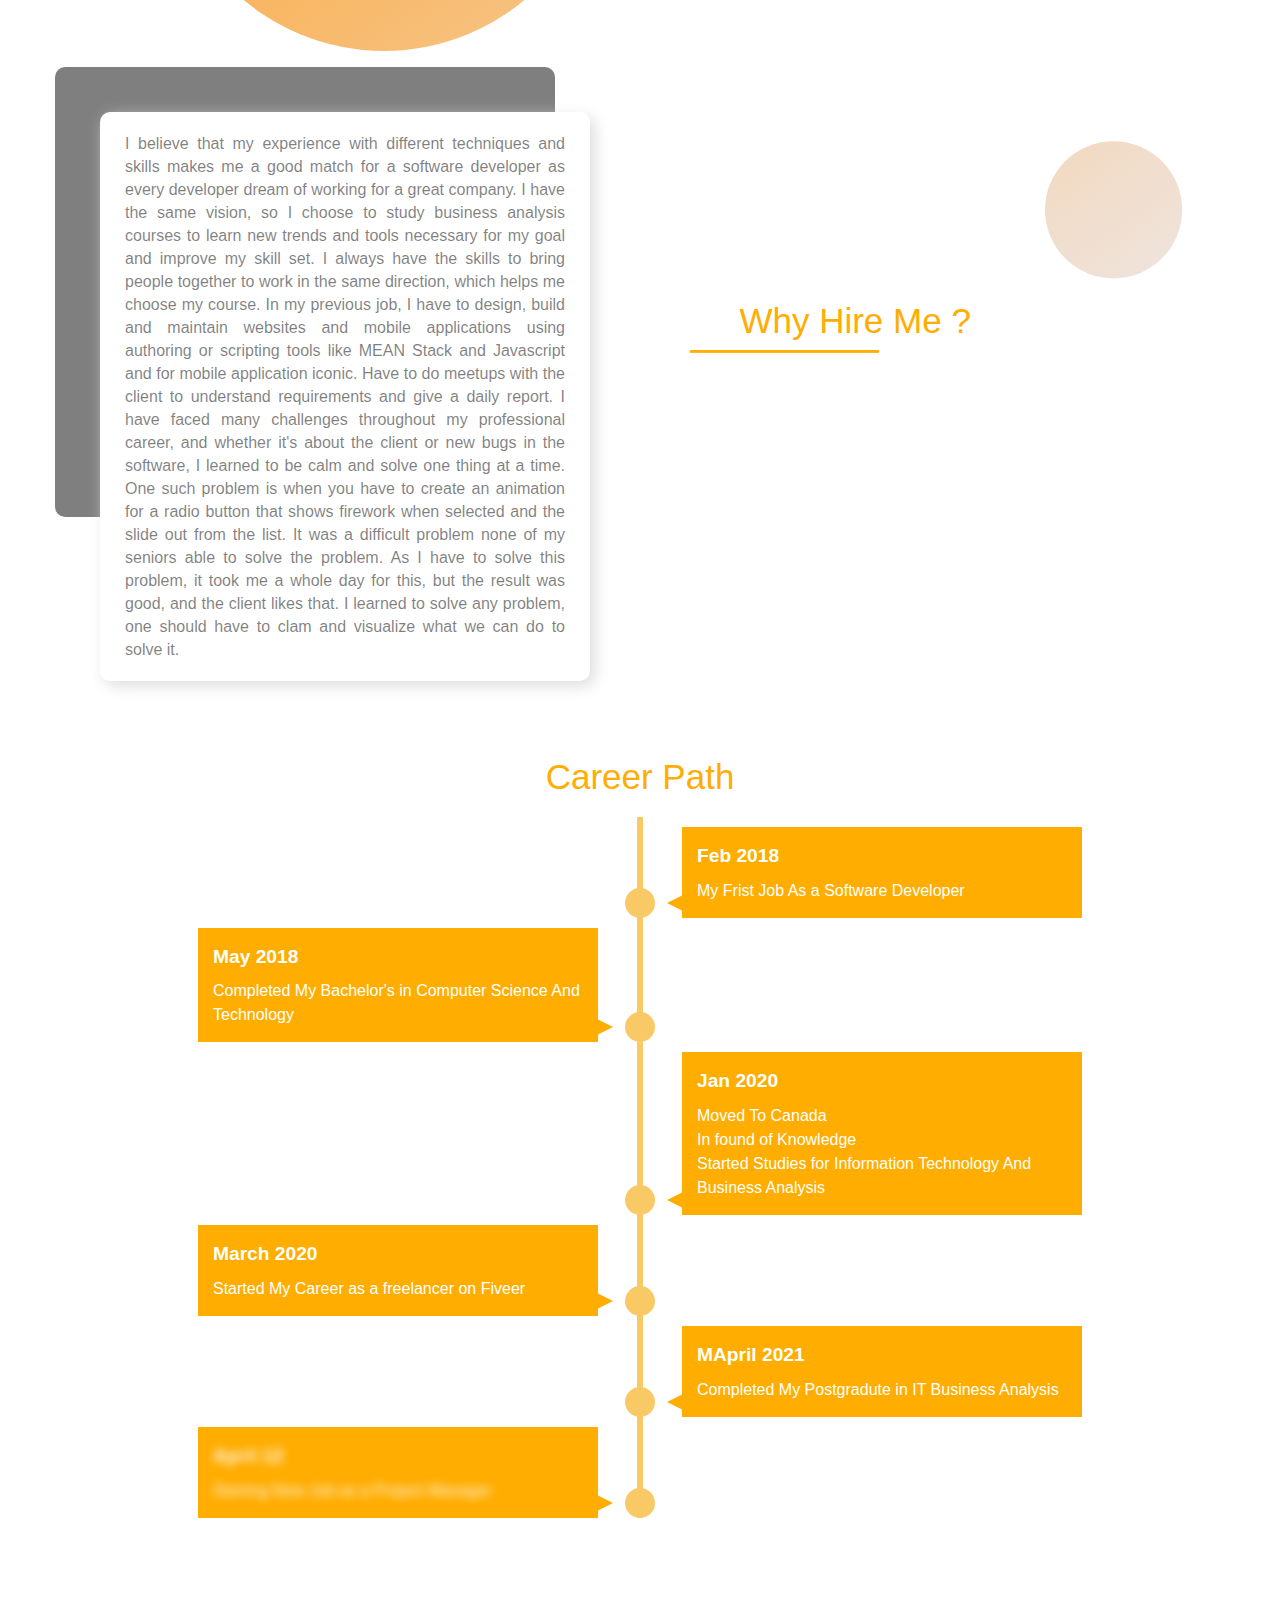
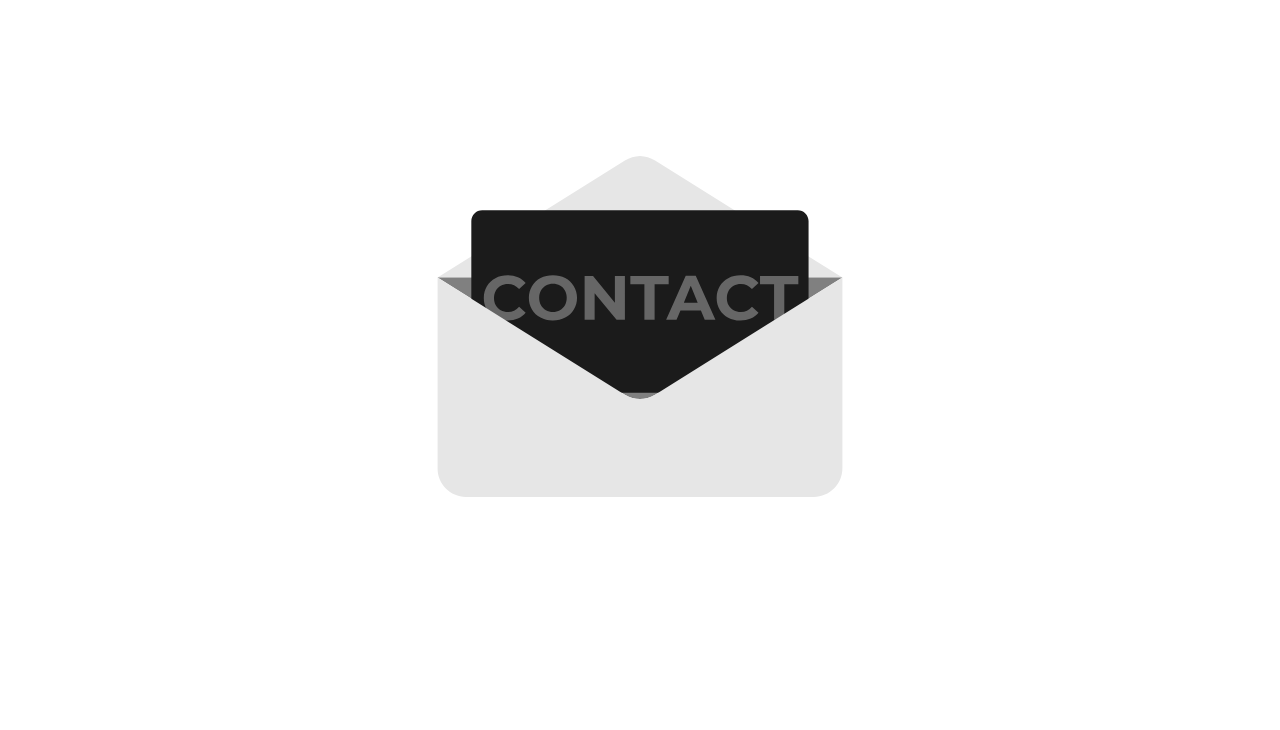
==== commit 5ce72148: "nn" ====
--- a/index.html
+++ b/index.html
@@ -28,7 +28,7 @@
                         <span class="logo-lin1"></span>
                         <span class="logo-line2"></span>
                         <span class="logo-lin3"></span>
-                    <!-- //dl,f,fdd -->
+                
                      </a>
                  </div>
                  <div class="left-icons">
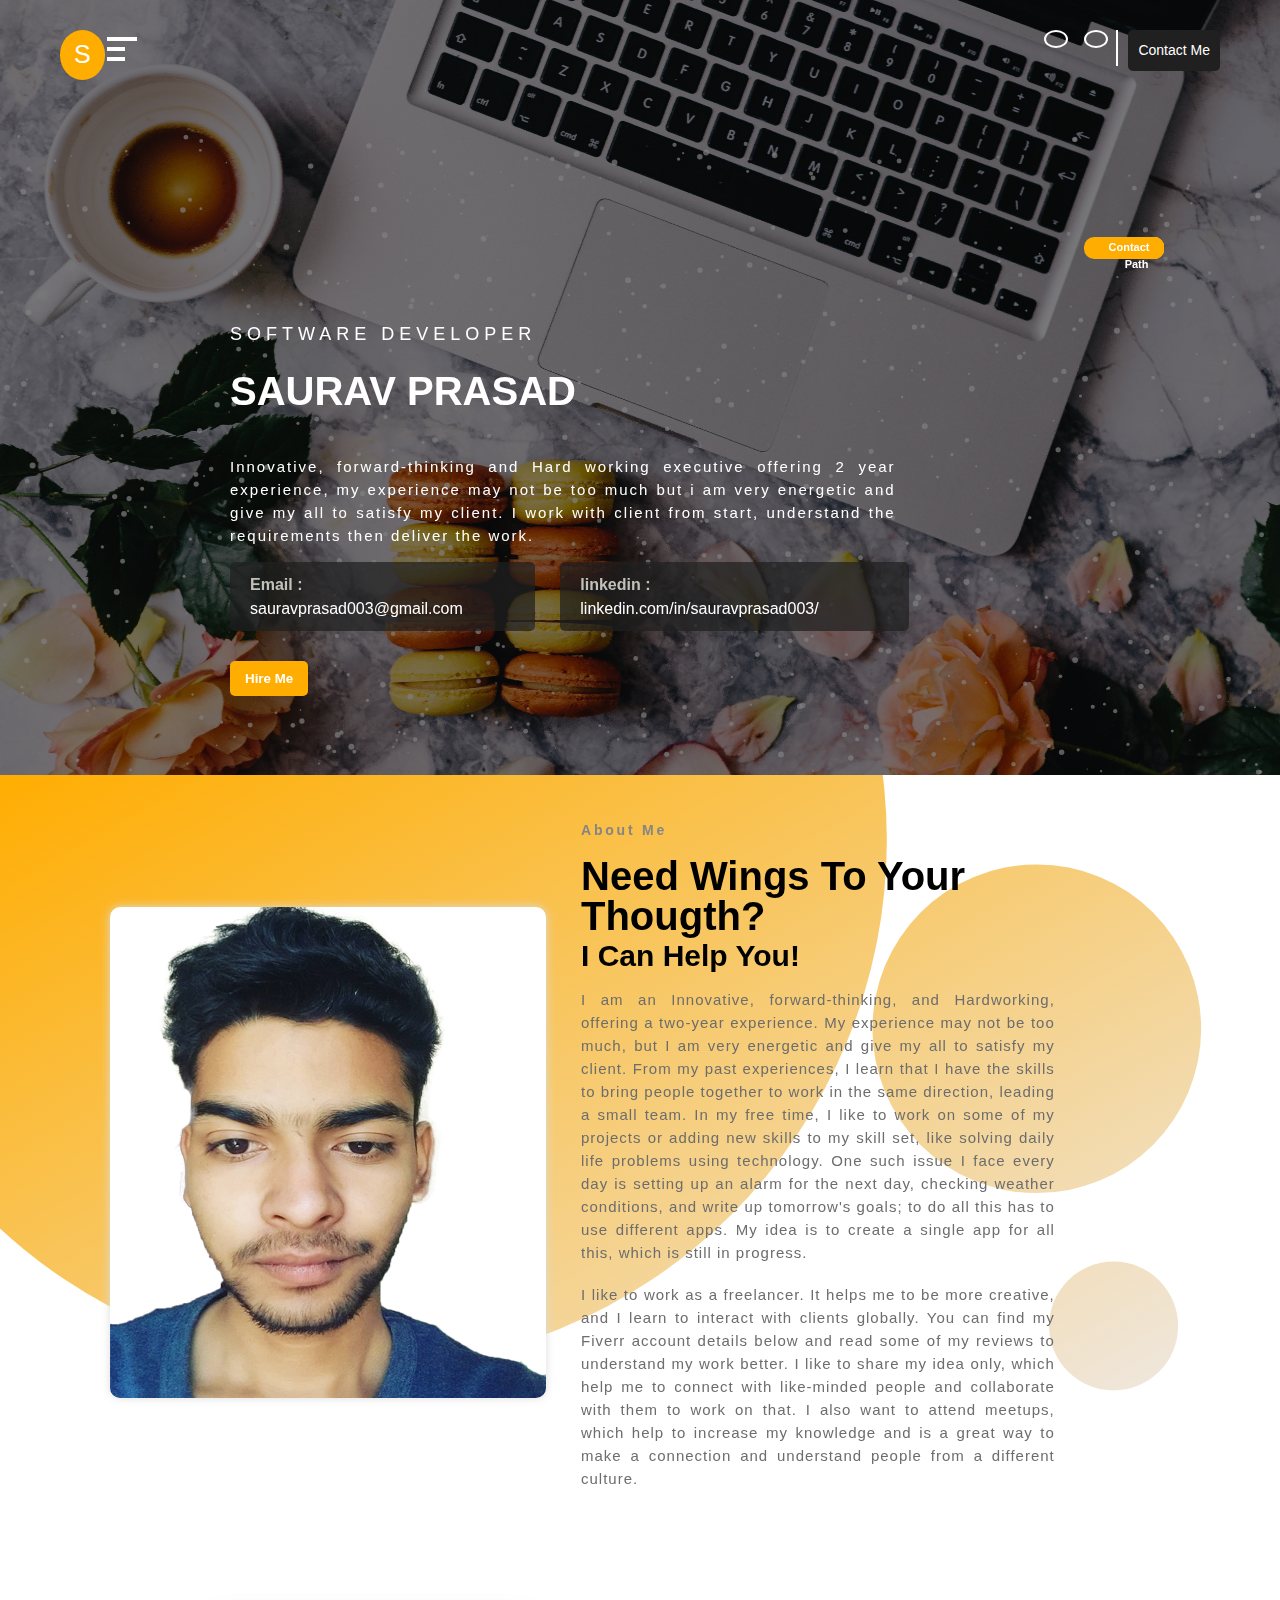
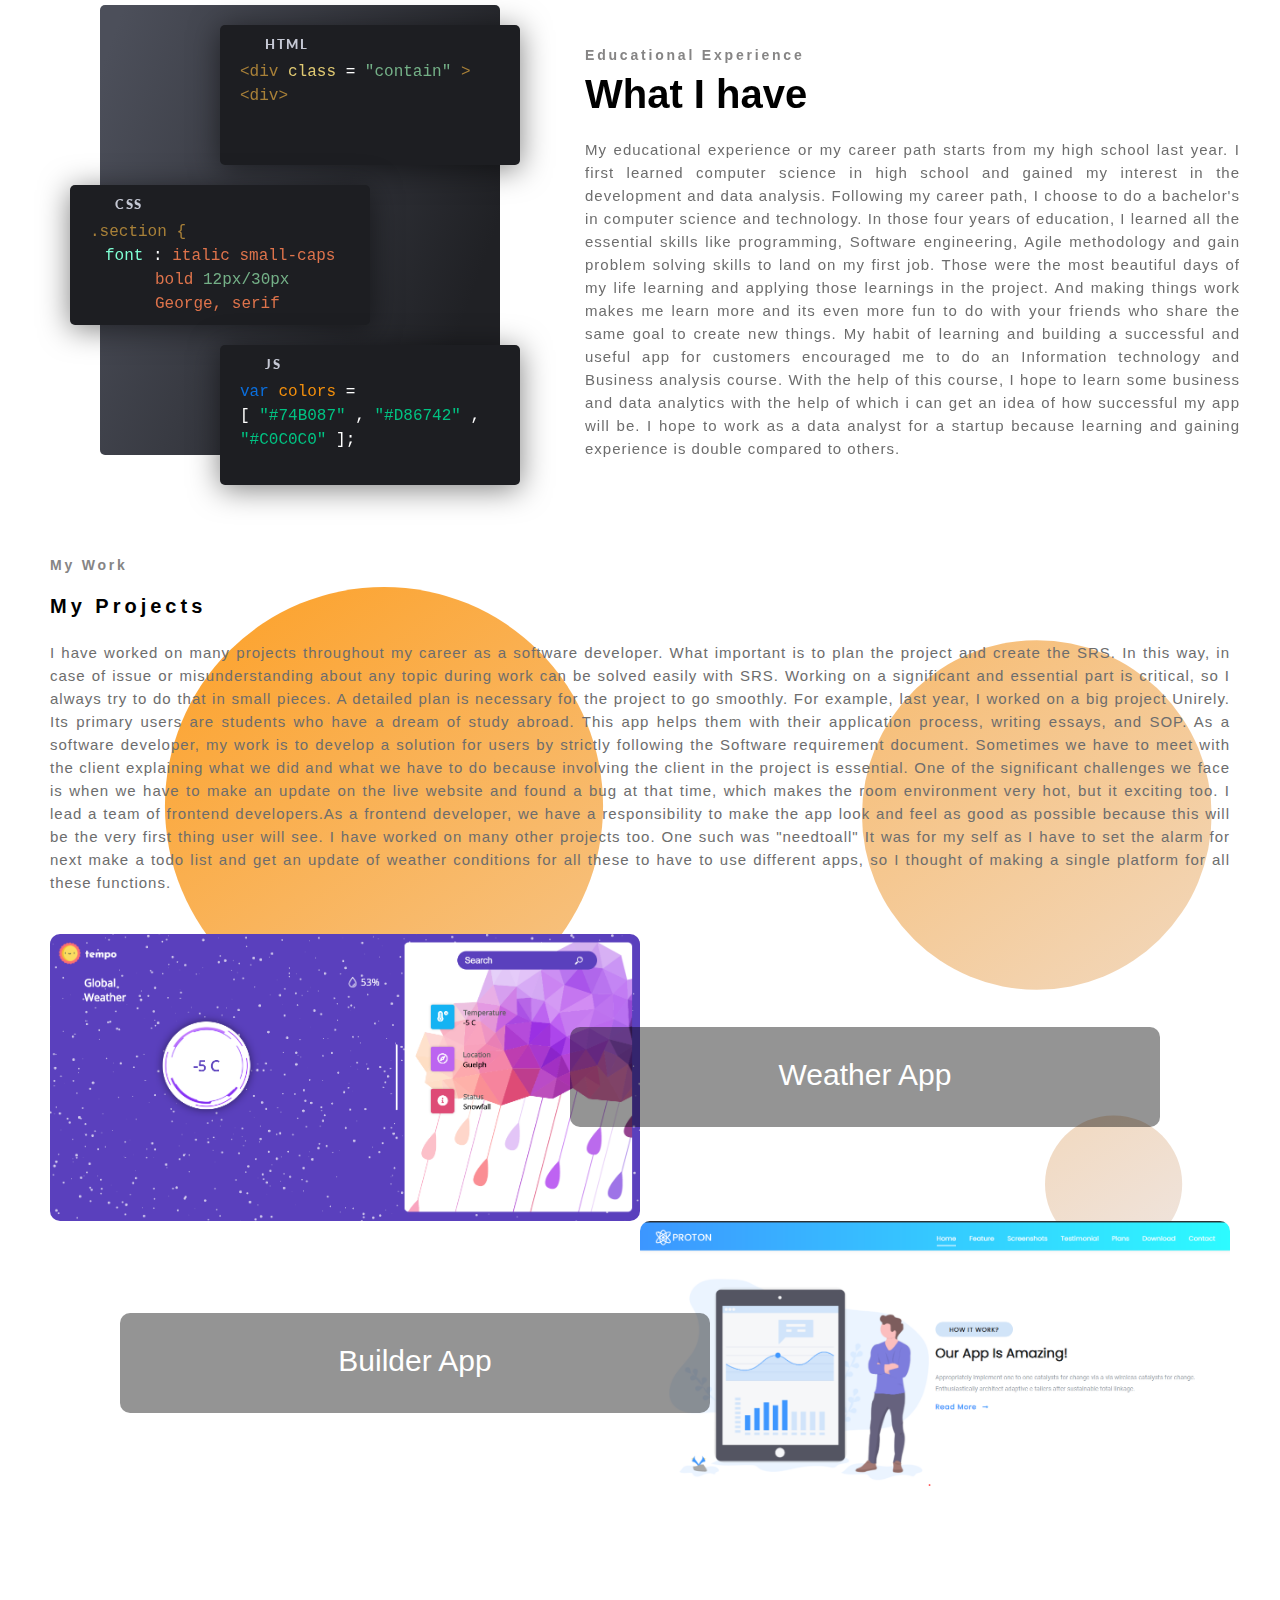
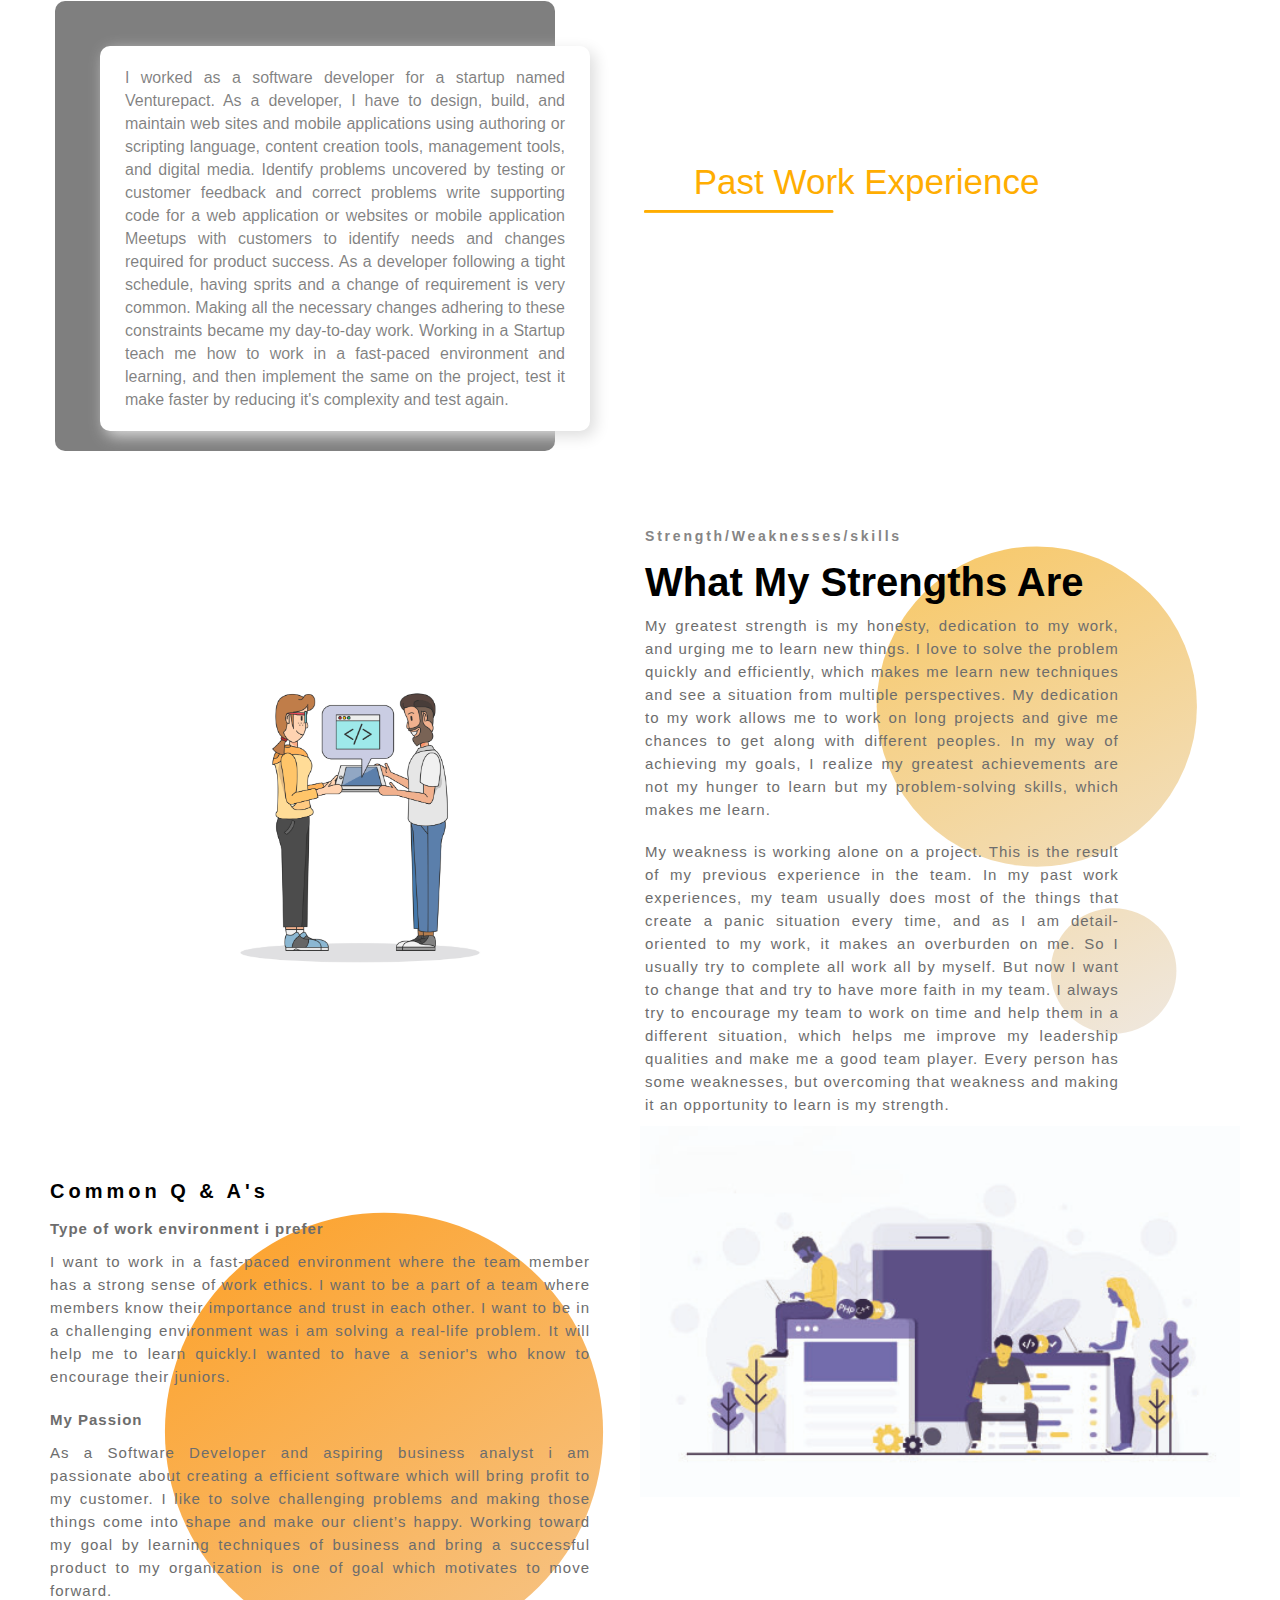
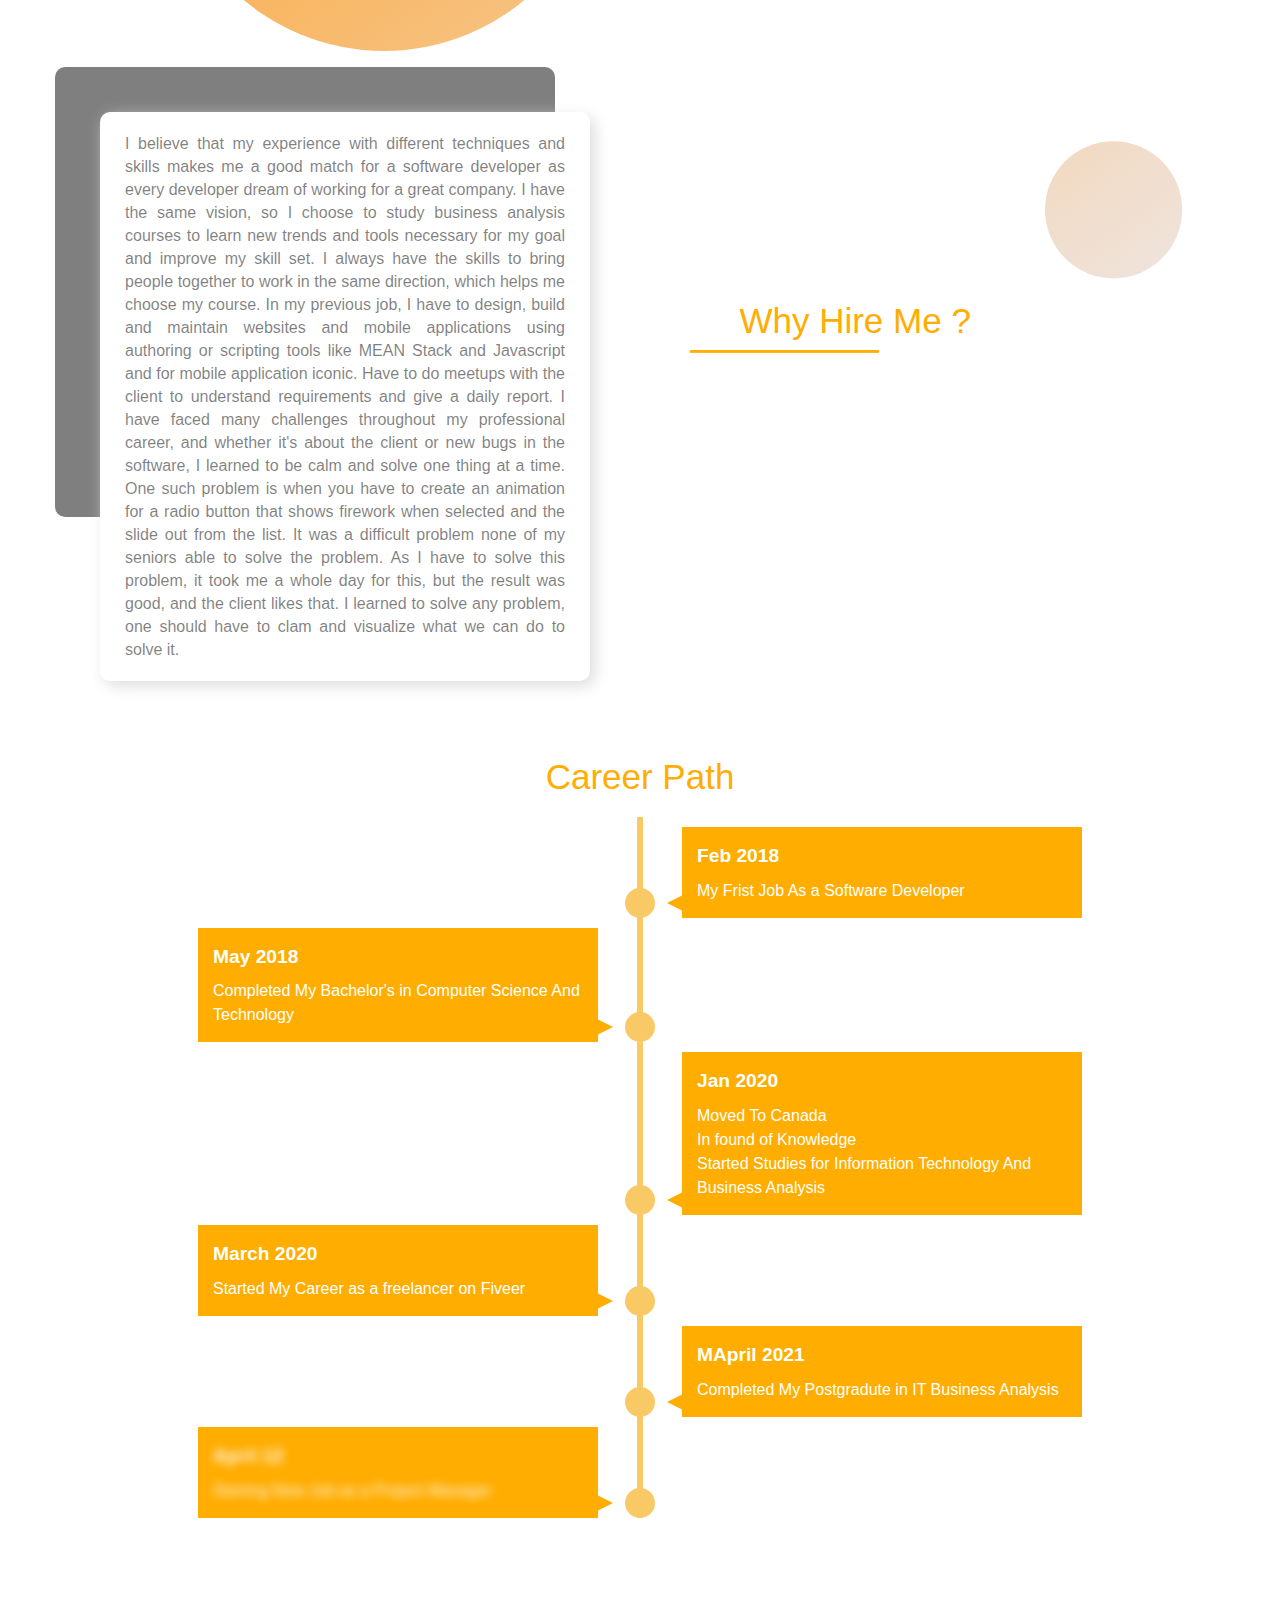
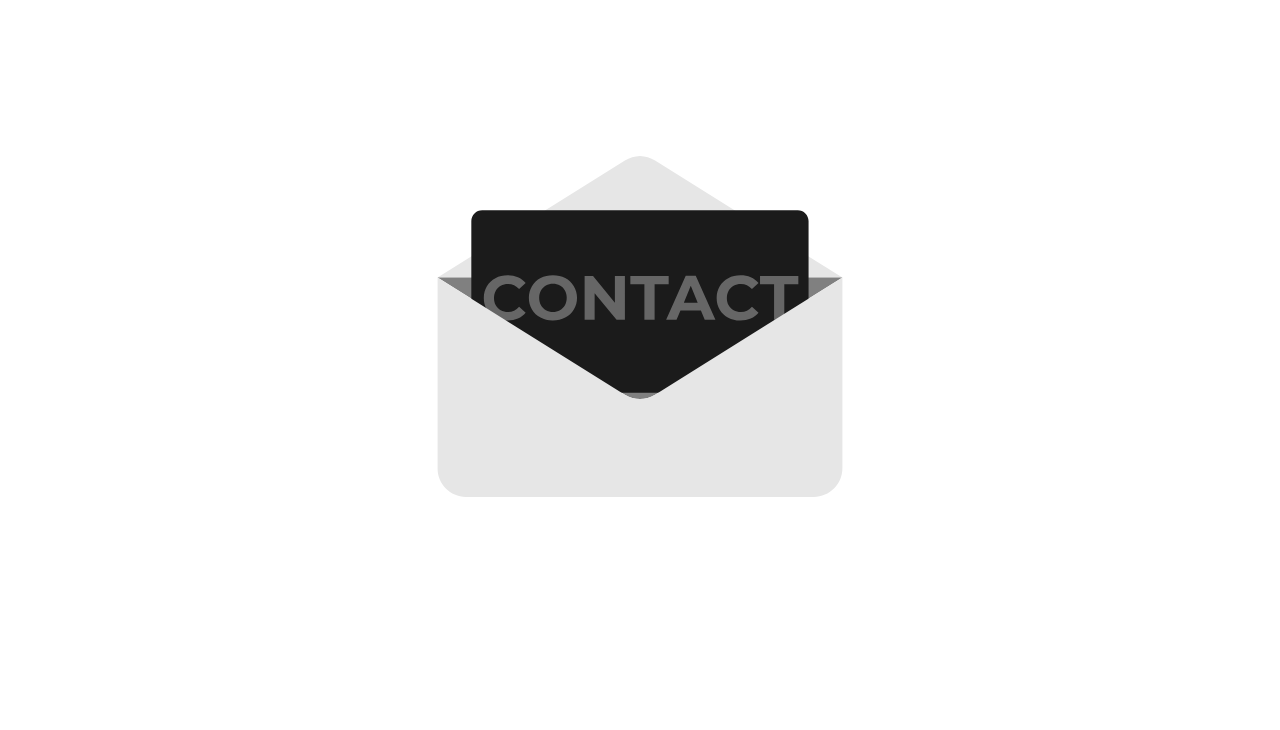
==== commit b8ff5496: "lll" ====
--- a/index.html
+++ b/index.html
@@ -28,7 +28,8 @@
                         <span class="logo-lin1"></span>
                         <span class="logo-line2"></span>
                         <span class="logo-lin3"></span>
-                
+                    <!-- //dl,f,fdd -->
+                    <!-- hjk -->
                      </a>
                  </div>
                  <div class="left-icons">
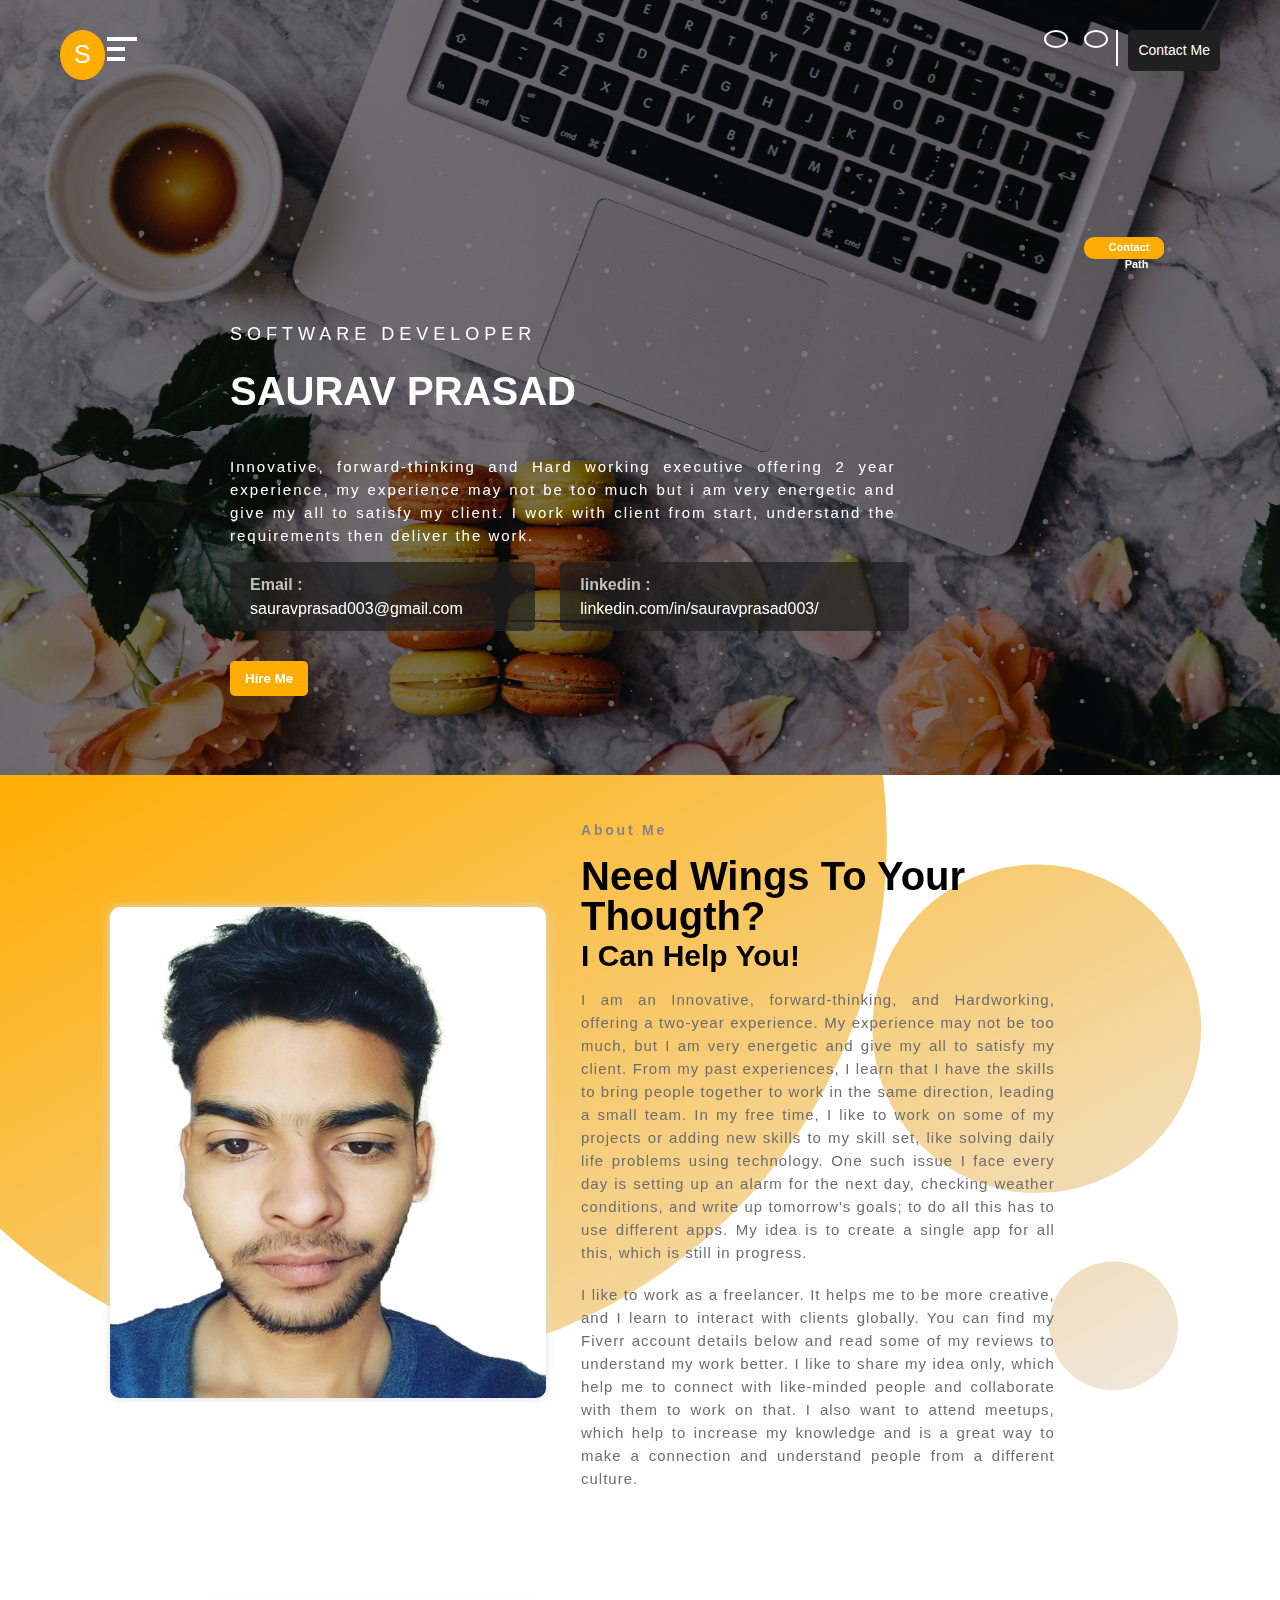
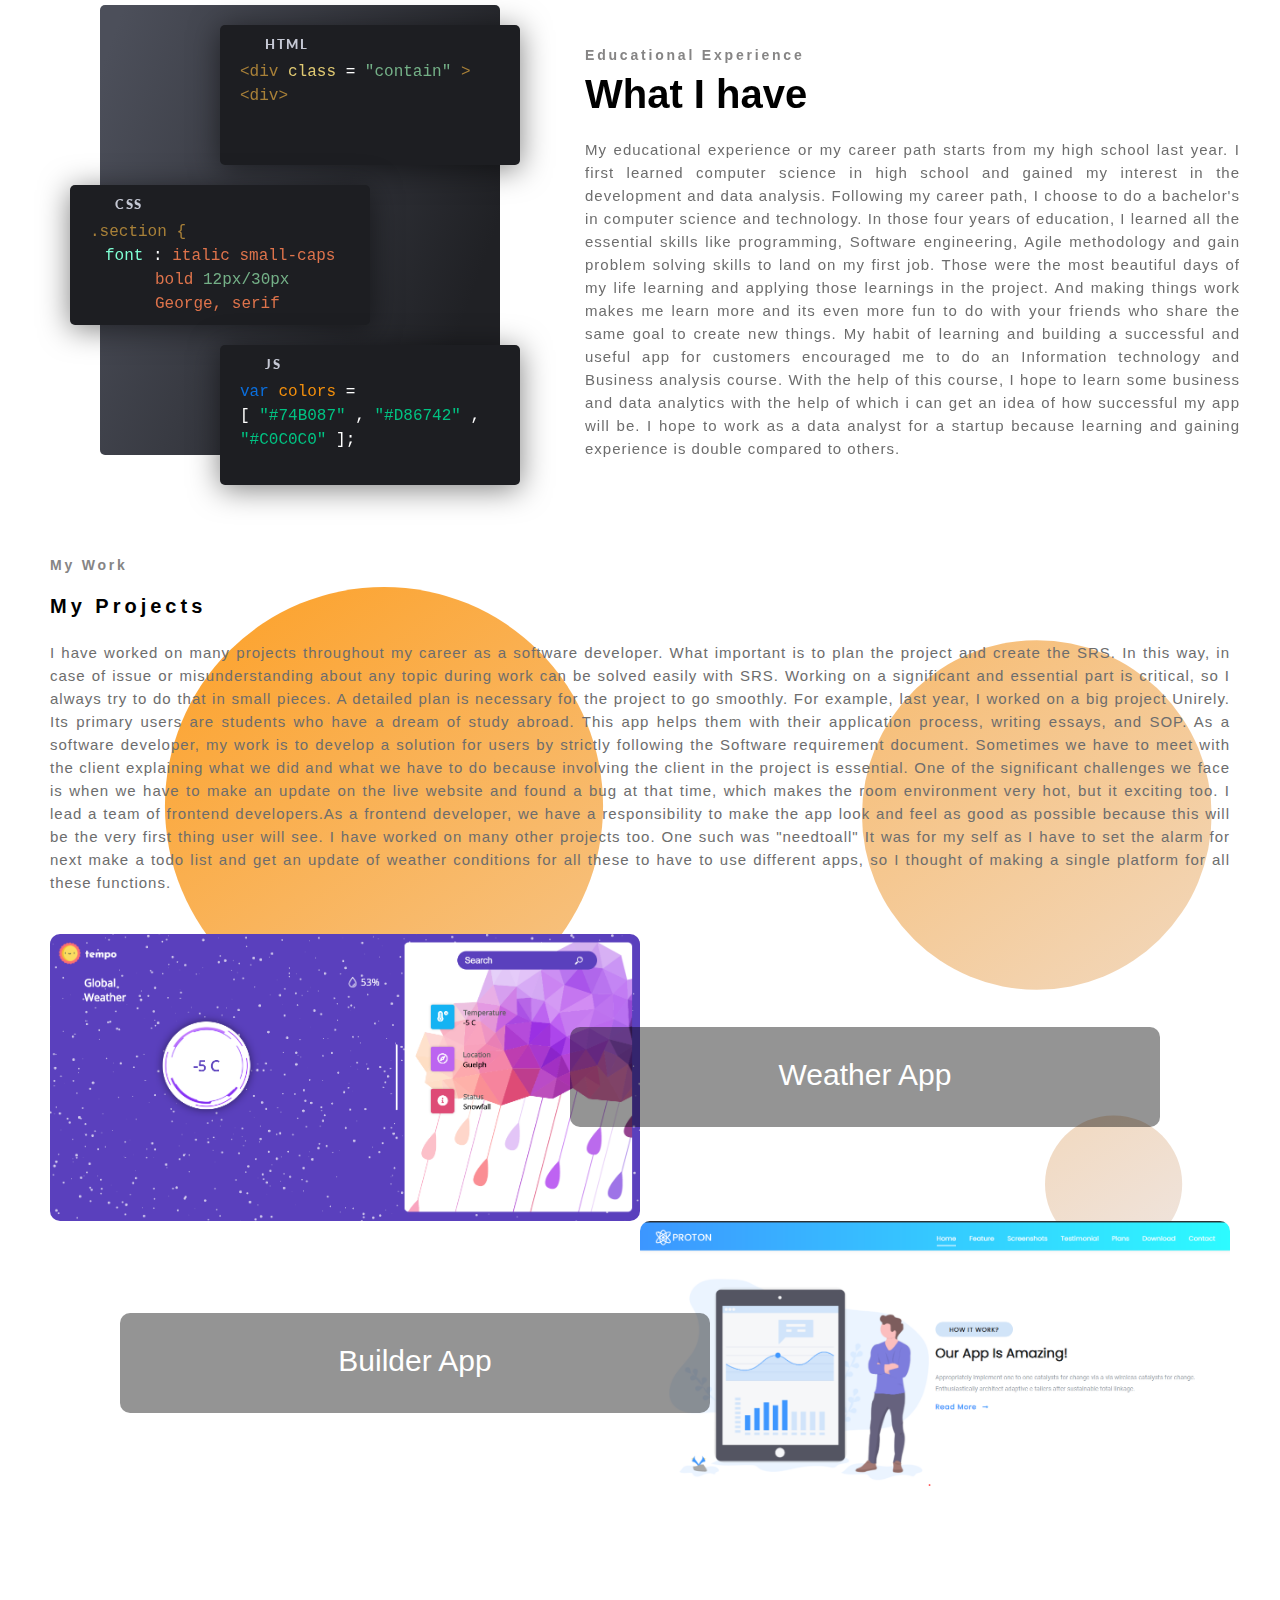
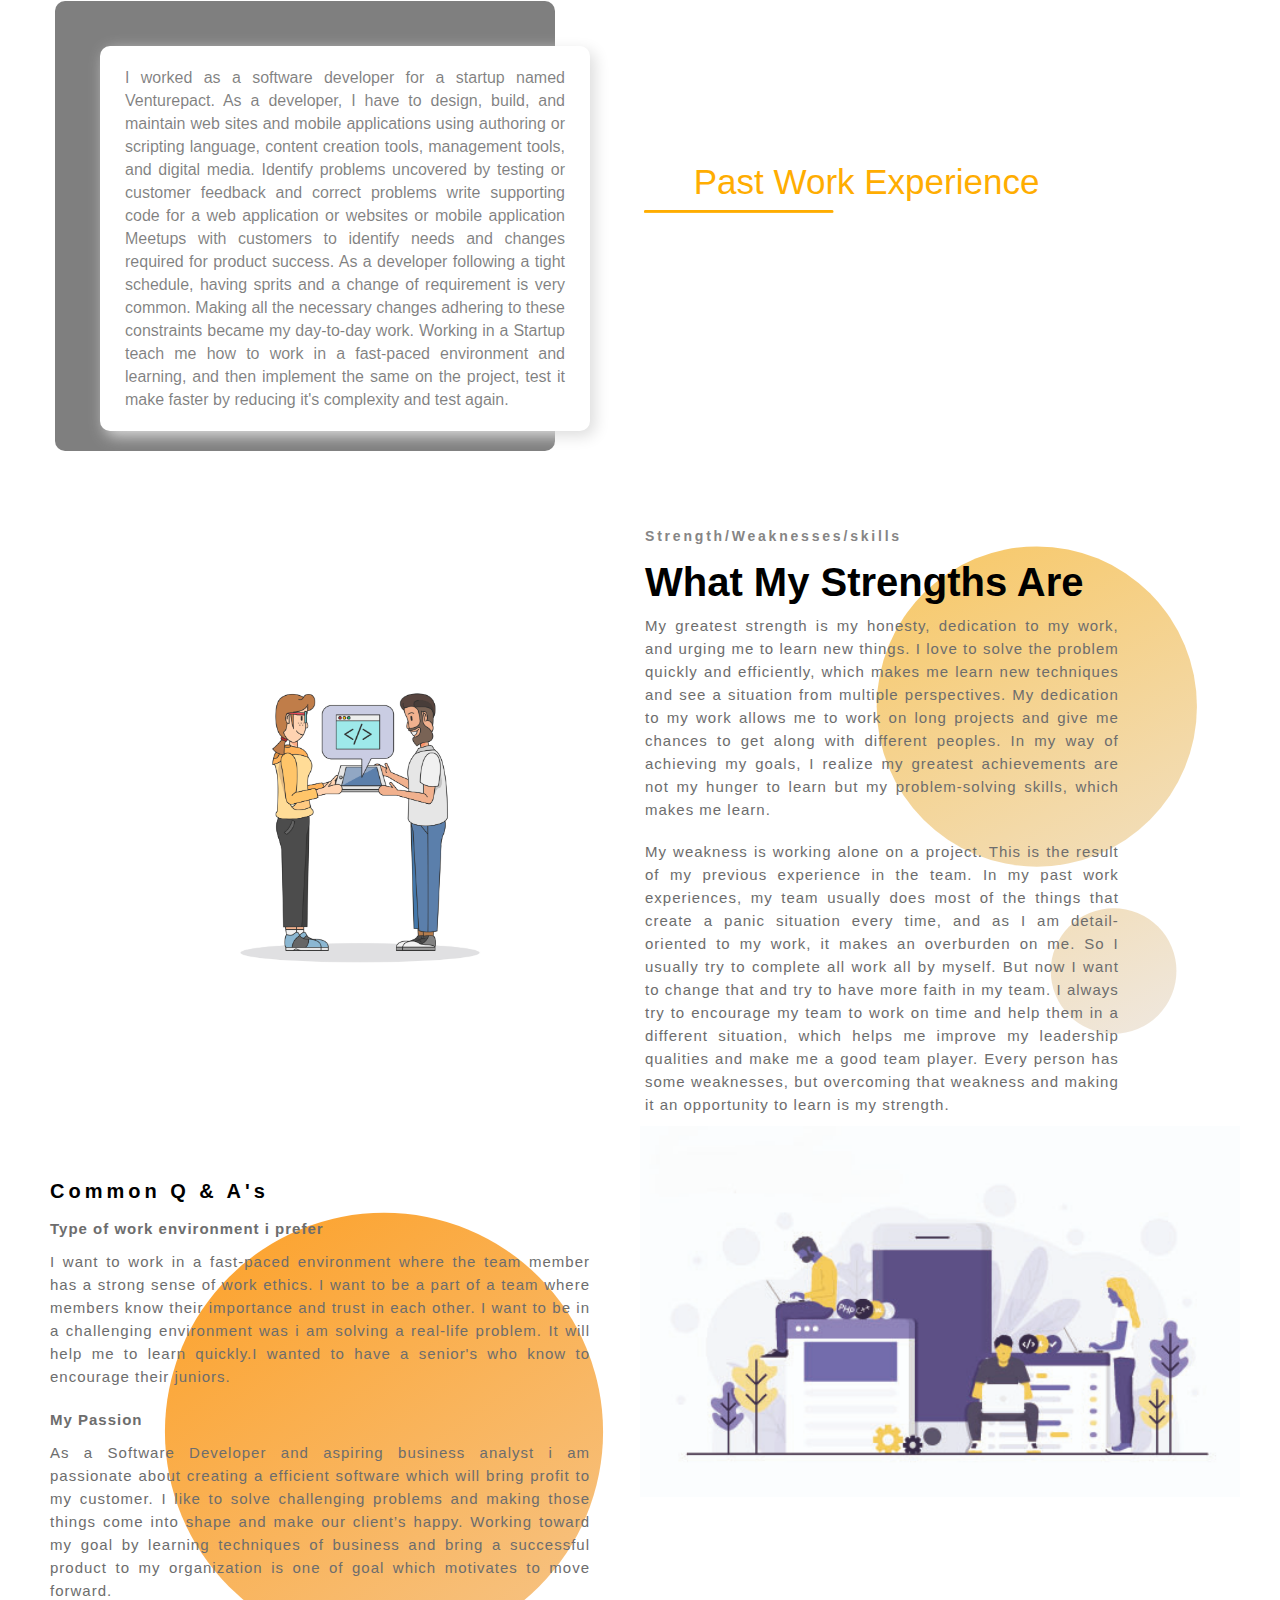
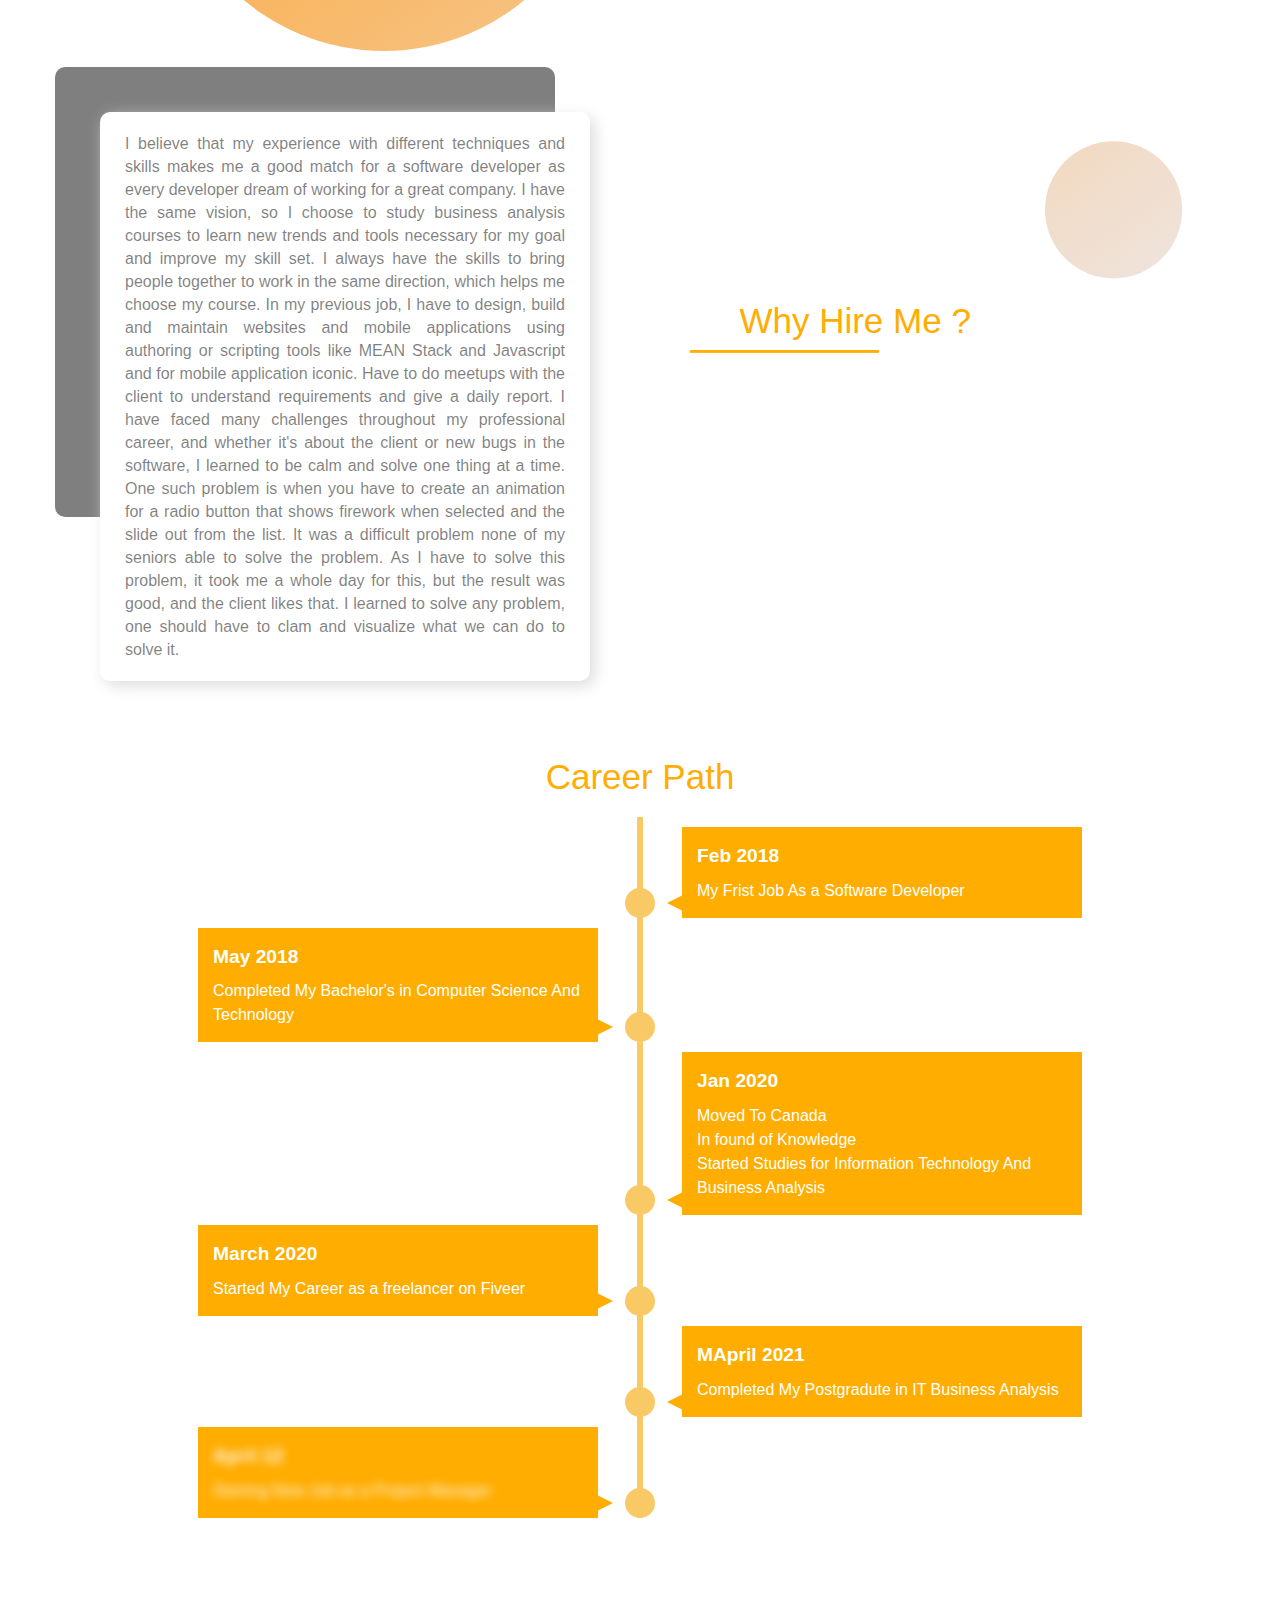
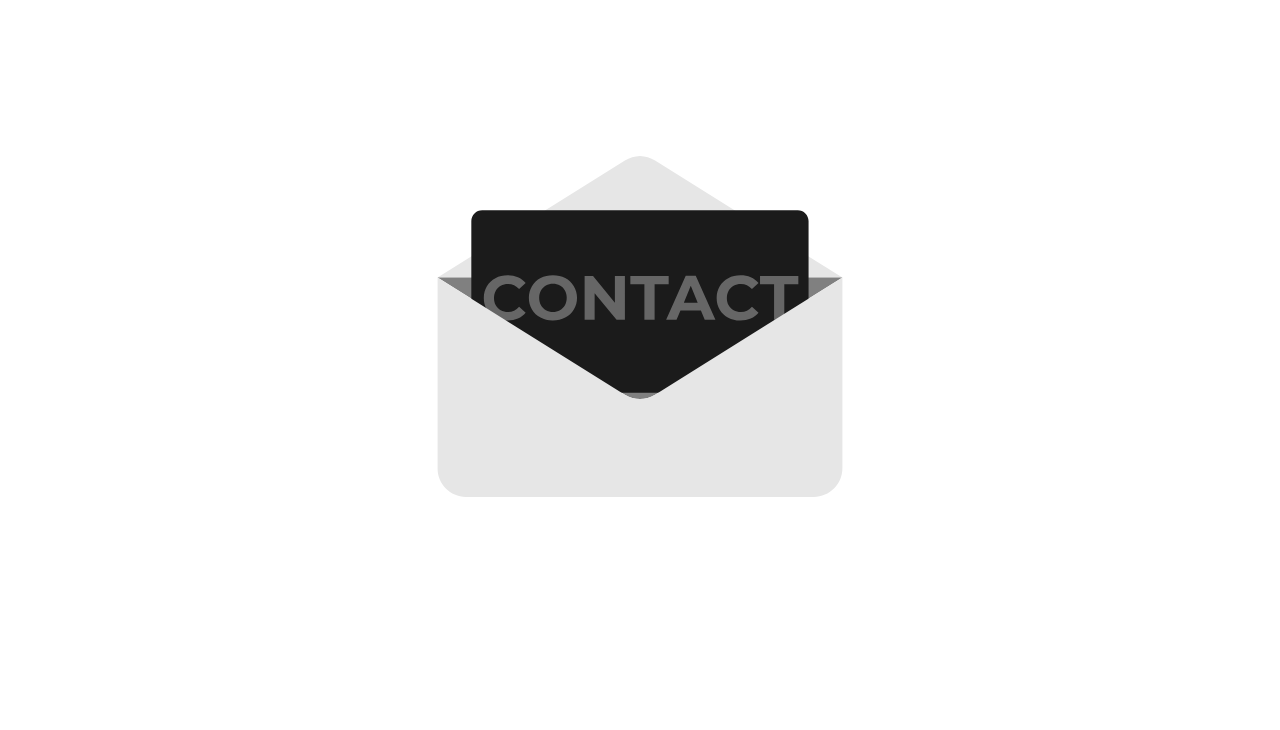
==== commit 123541cf: "Merge branch 'master' into new2" ====
--- a/index.html
+++ b/index.html
@@ -28,8 +28,7 @@
                         <span class="logo-lin1"></span>
                         <span class="logo-line2"></span>
                         <span class="logo-lin3"></span>
-                    <!-- //dl,f,fdd -->
-                    <!-- hjk -->
+           
                      </a>
                  </div>
                  <div class="left-icons">
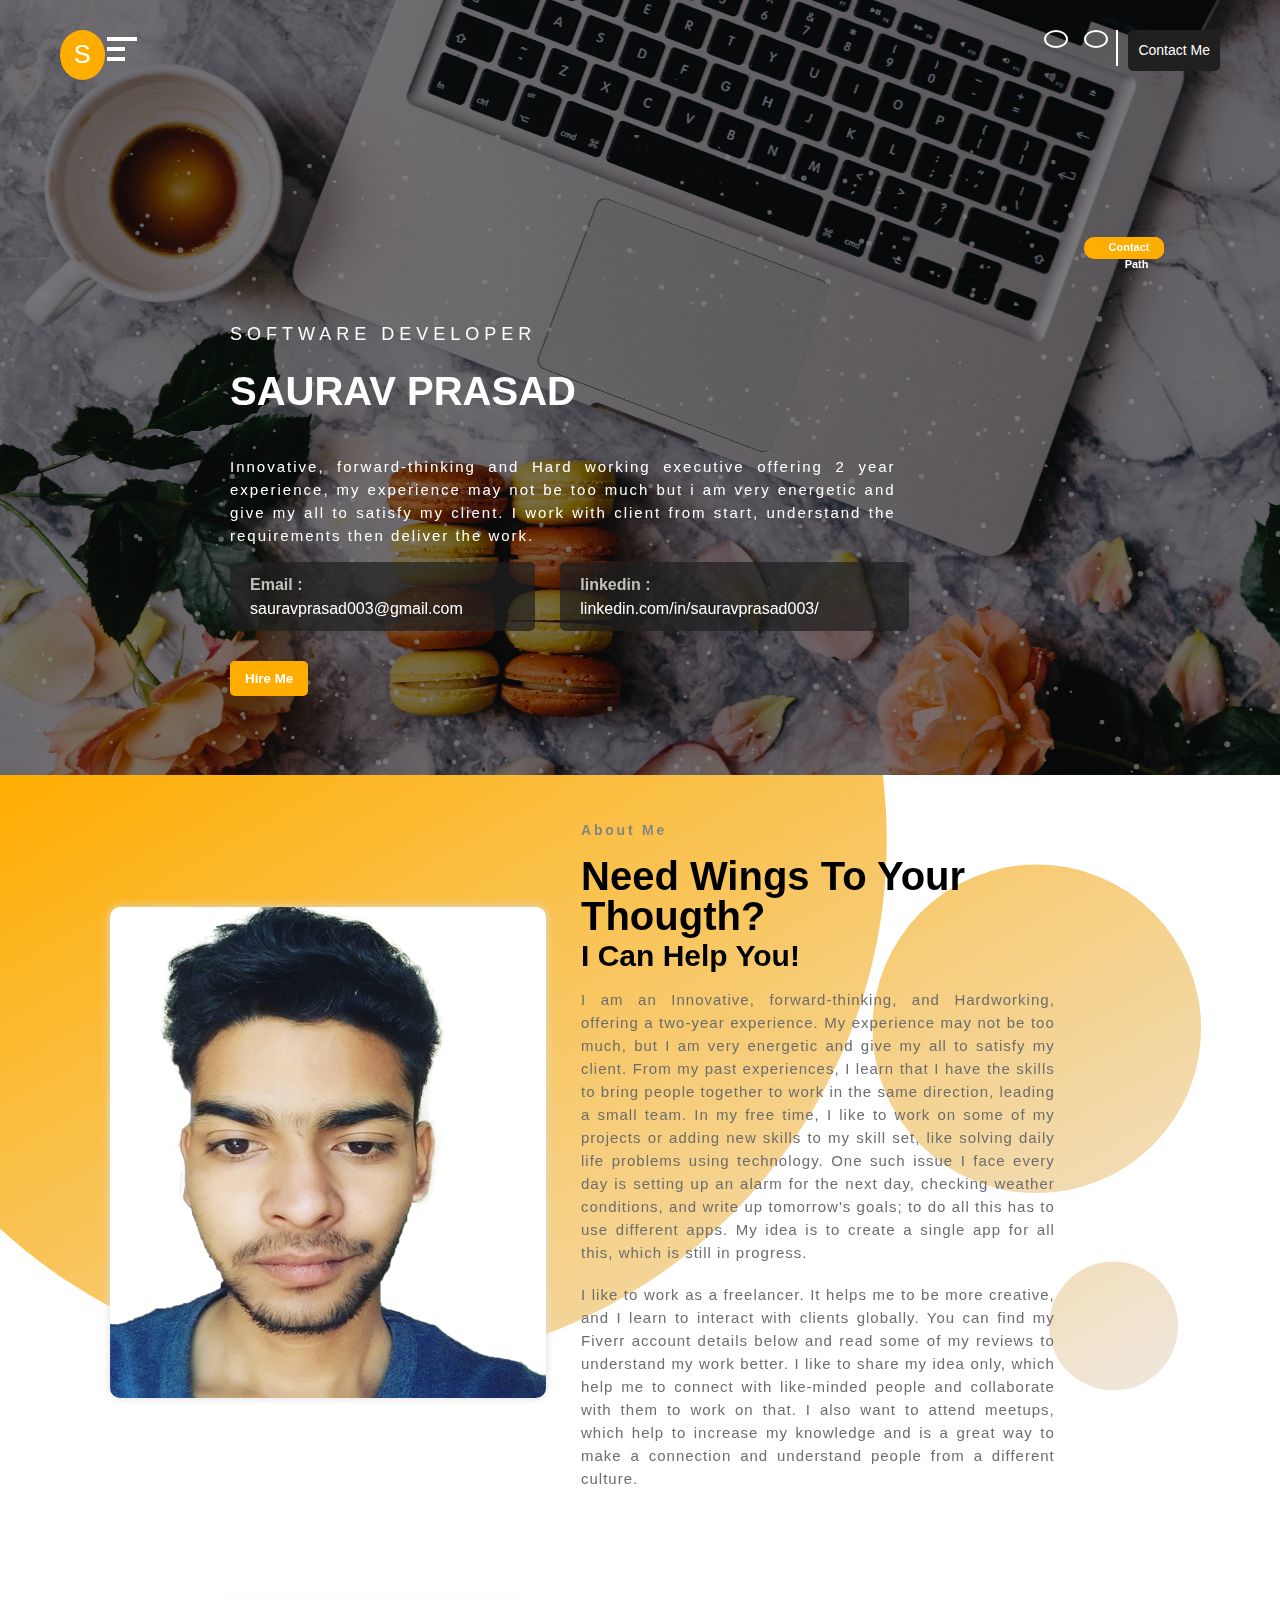
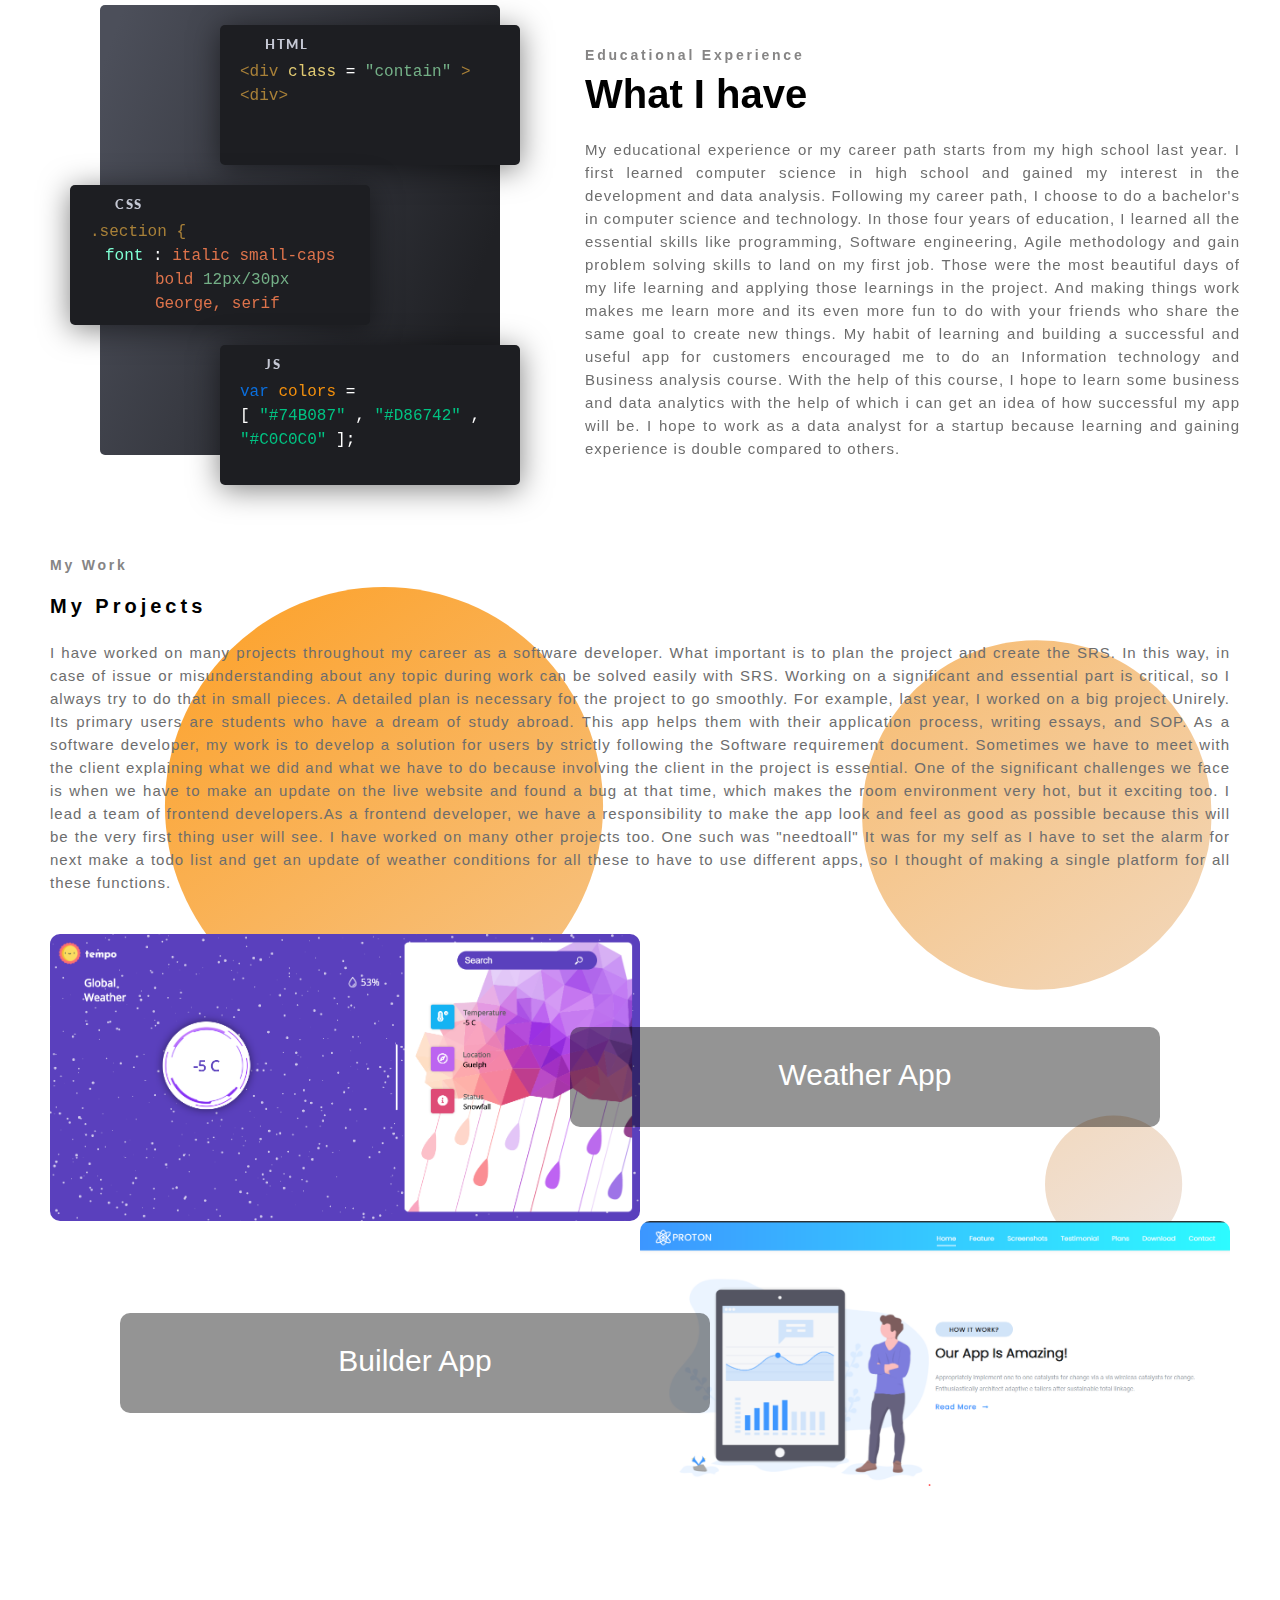
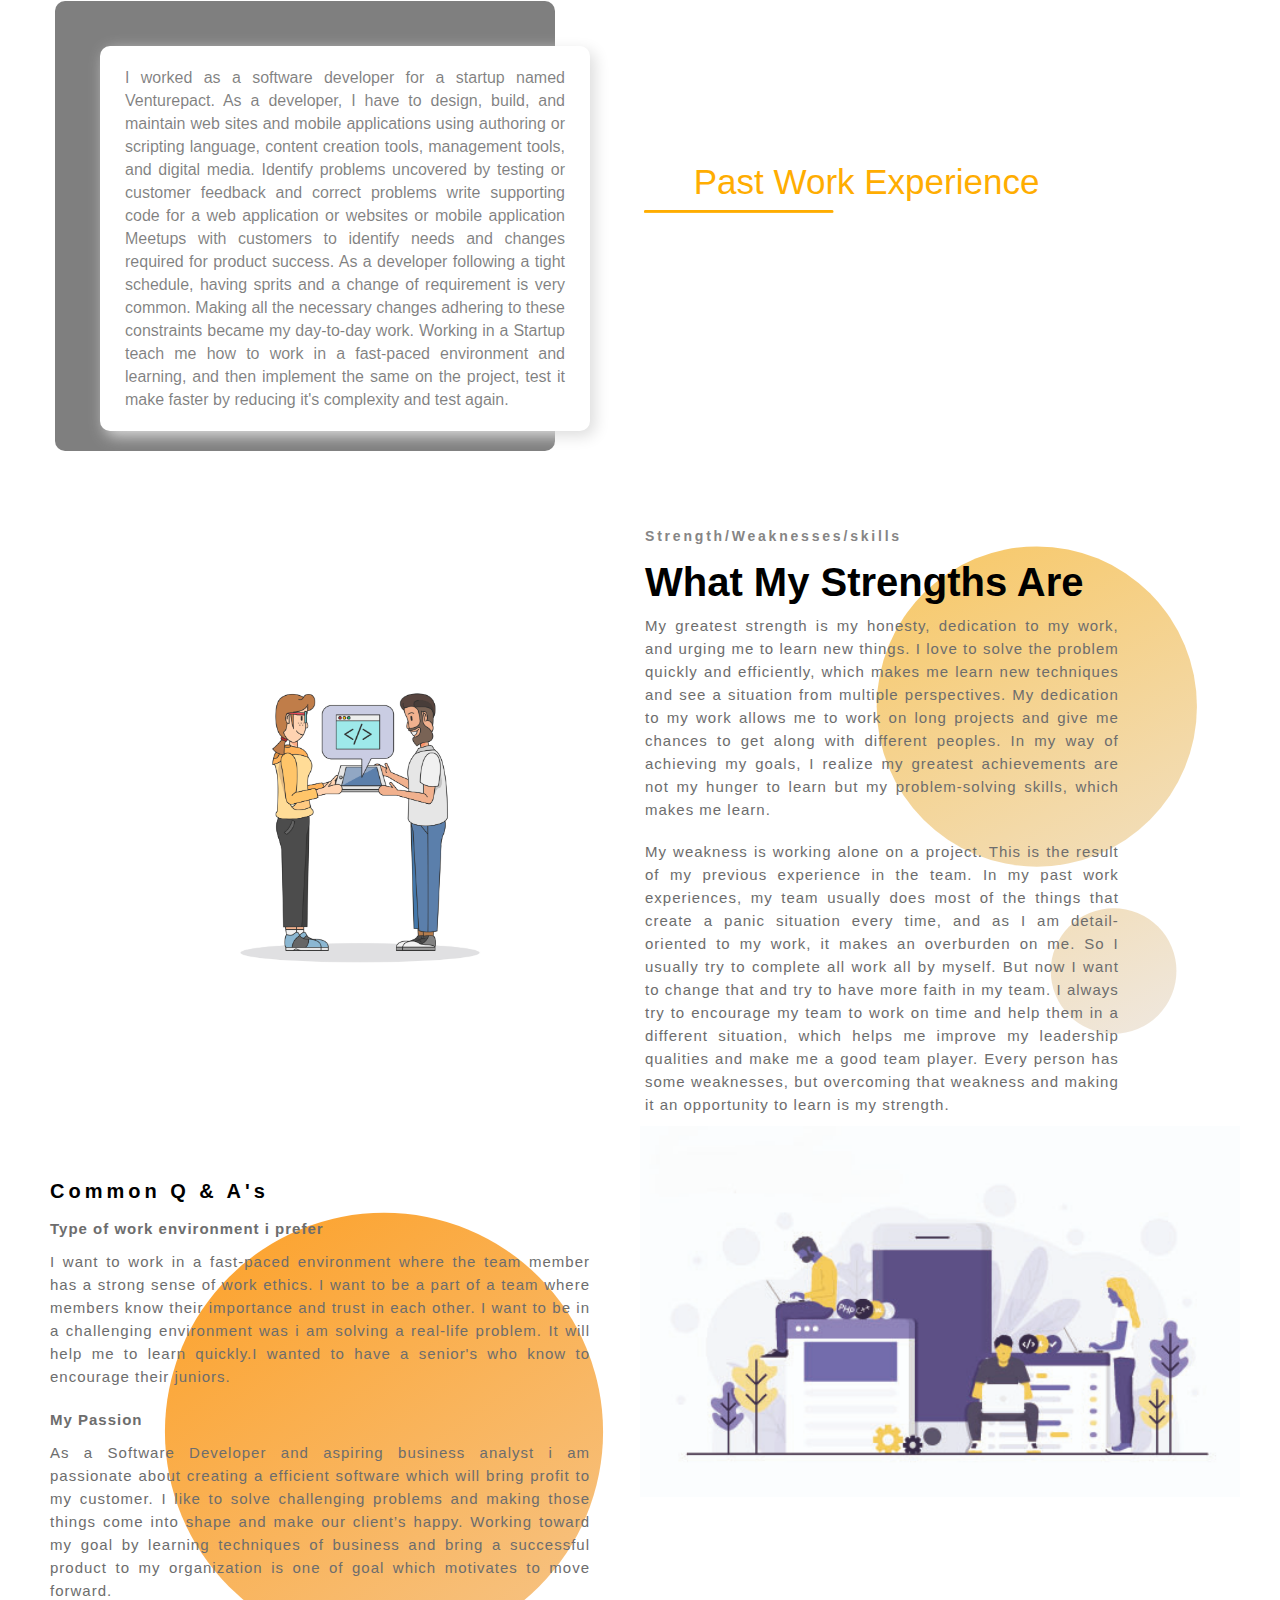
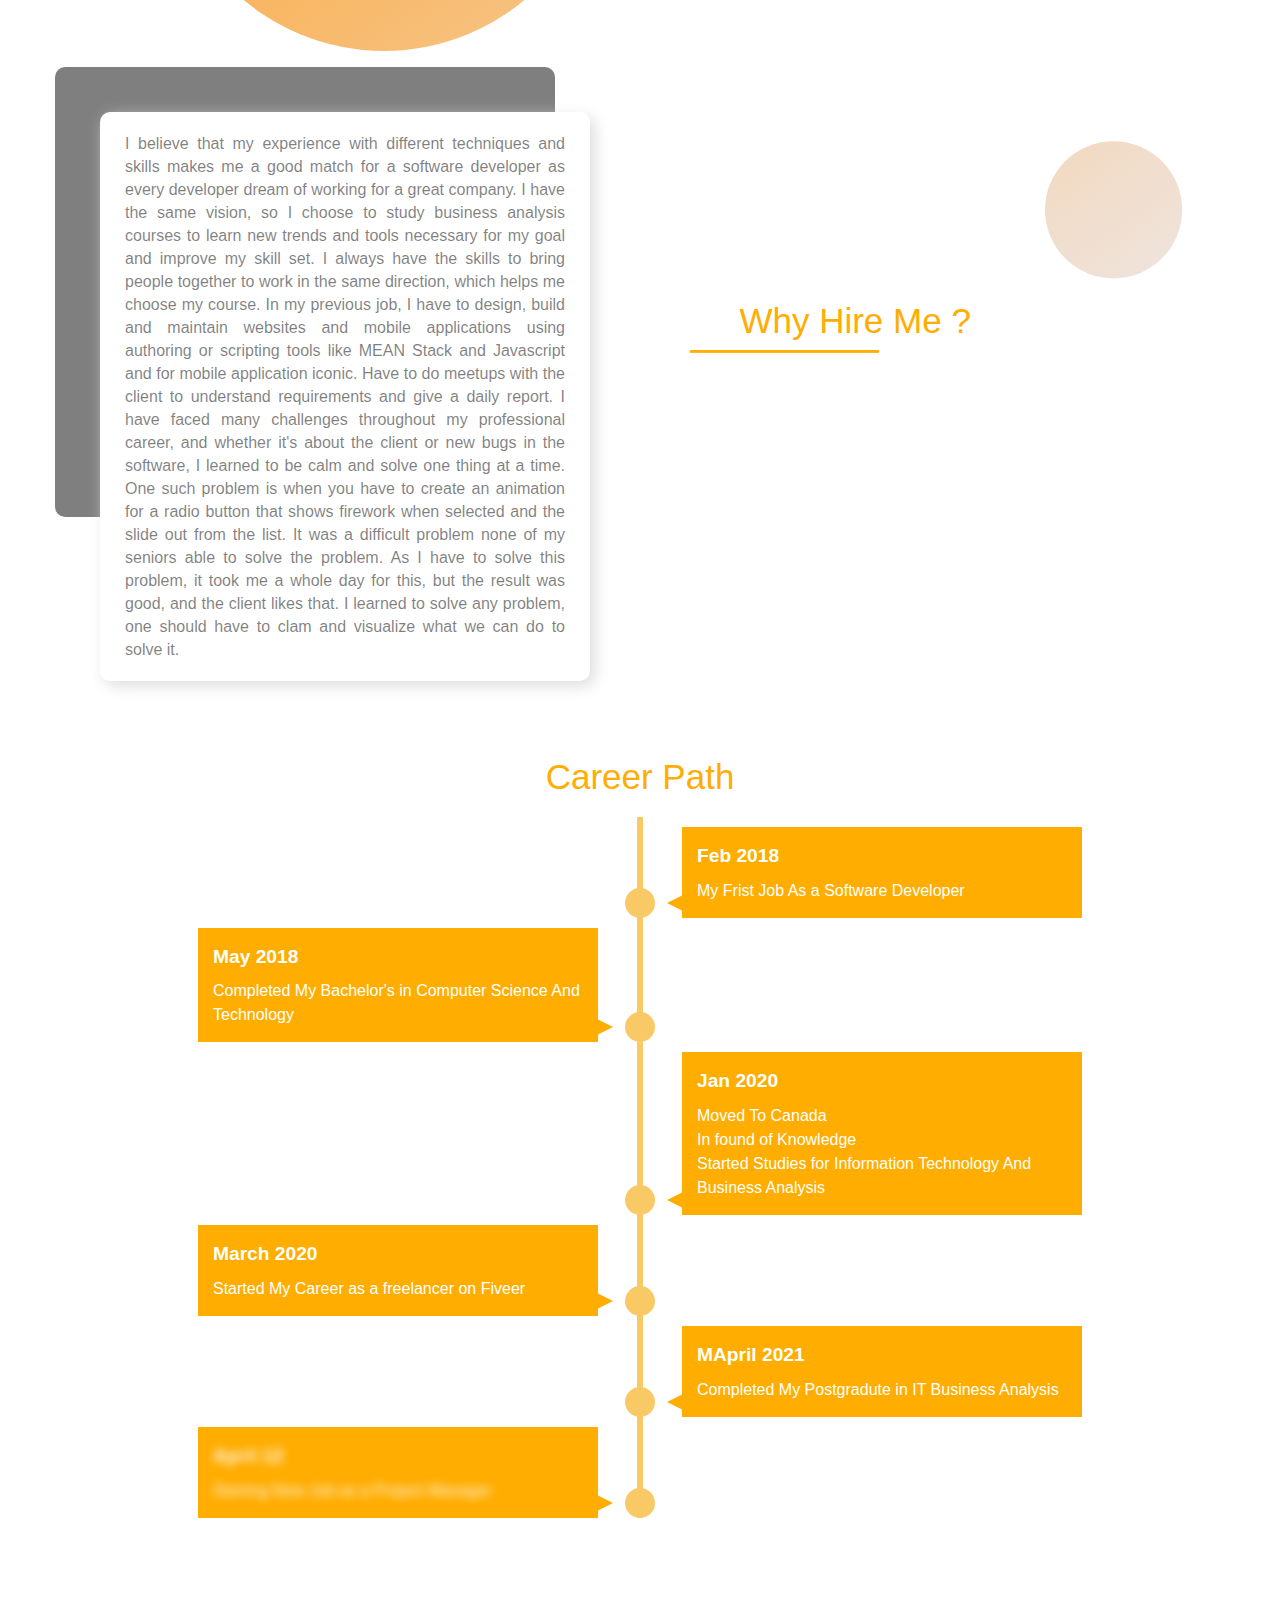
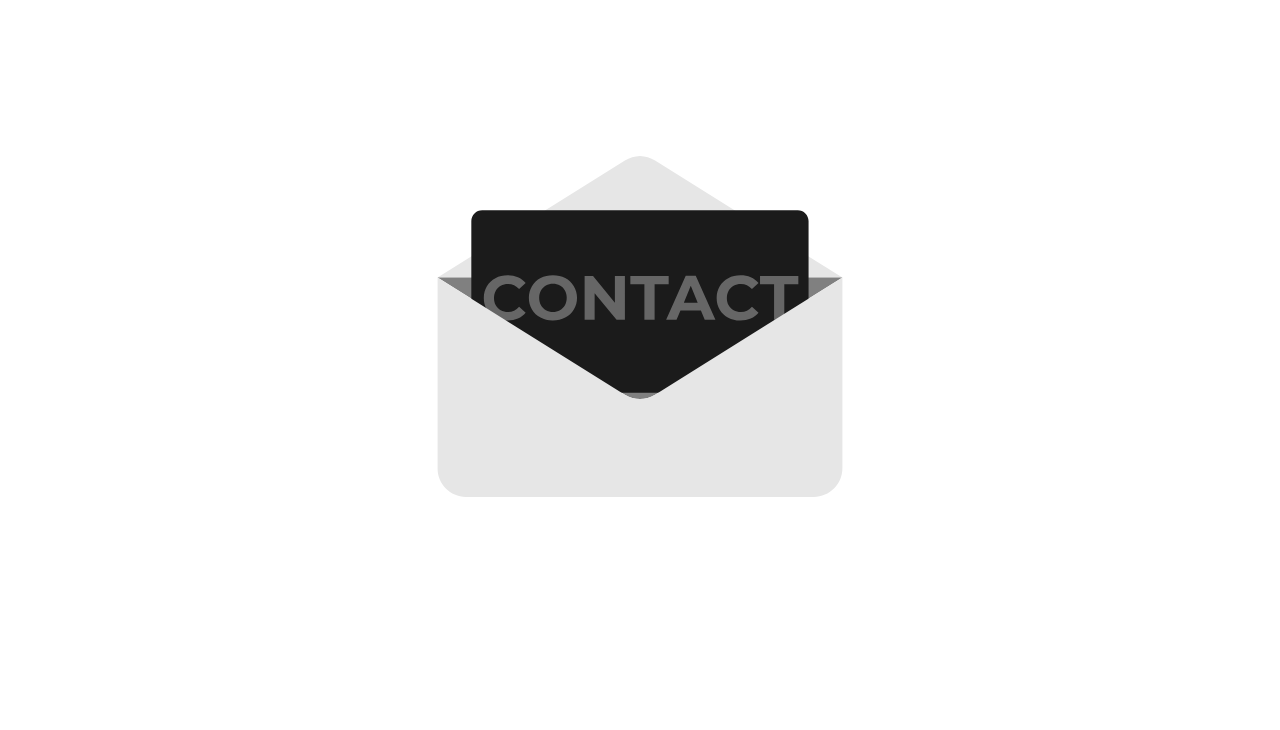
==== commit 2921d7fa: "Merge branch 'master' into new" ====
--- a/index.html
+++ b/index.html
@@ -15,8 +15,6 @@
  </head>    
  <body>
     <header id="home">
-        <div class="learn"></div>
-    
         <div class="wrapper">
         <div class="row">
                  <div class="logo">
